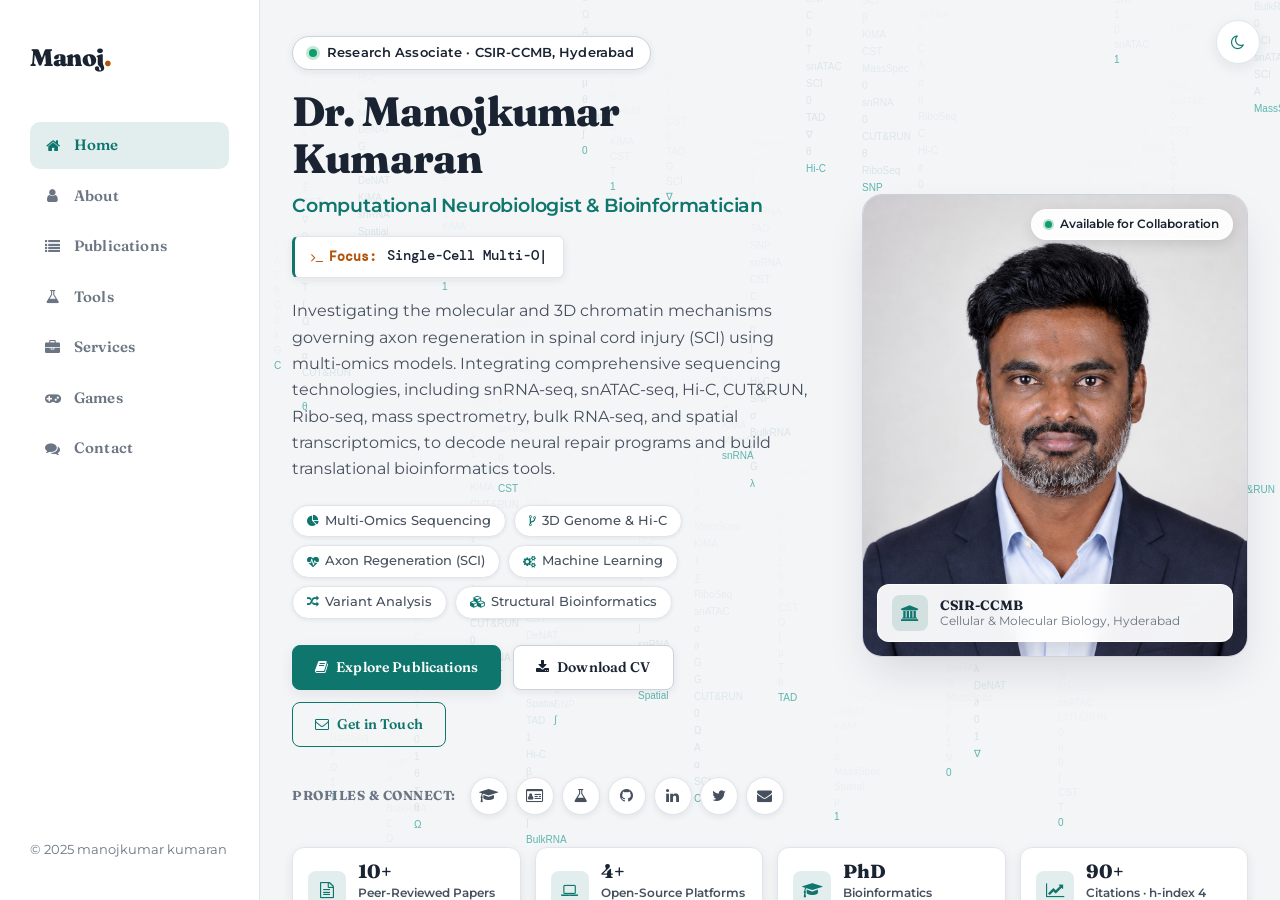
==== index.html @ 81de9cfd "Redesign homepage with matrix theme" ====
<!DOCTYPE html>
<html lang="en">

<head>
  <title>Manojkumar</title>
  <meta charset="utf-8">
  <meta name="viewport" content="width=device-width, initial-scale=1">
  <!-- Template css Files -->
  <link rel="stylesheet" href="css/style.css" type="text/css">
</head>

<body class="light">

  <!-- Mobile Nav Toggler -->
  <button type="button" class="nav-toggler" id="navToggler" aria-label="Toggle menu" aria-controls="sidebar" aria-expanded="false">
    <span></span>
  </button>

  <!-- Sidebar -->
  <aside class="sidebar" id="sidebar">
    <div class="sidebar-inner">
      <a href="#home" class="sidebar-logo" data-nav="home">Manoj<span>.</span></a>

      <nav class="sidebar-links" id="sidebarLinks">
        <a href="#home" class="active" data-nav="home"><i class="fa fa-home"></i> Home</a>
        <a href="#about" data-nav="about"><i class="fa fa-user"></i> About</a>
        <a href="#publications" data-nav="publications"><i class="fa fa-list"></i> Publications</a>
        <a href="#tools" data-nav="tools"><i class="fa fa-flask"></i> Tools</a>
        <a href="#service" data-nav="service"><i class="fa fa-briefcase"></i> Services</a>
        <a href="#games" data-nav="games"><i class="fa fa-gamepad"></i> Games</a>
        <a href="#contact" data-nav="contact"><i class="fa fa-comments"></i> Contact</a>
      </nav>

      <div class="copyright-text">
        &copy; 2025 manojkumar kumaran
      </div>
    </div>
  </aside>
  <!-- Sidebar End -->

  <!-- Theme Toggle -->
  <div class="theme-switcher">
    <button type="button" class="theme-toggle-btn" title="Toggle dark mode" aria-label="Toggle dark mode">
      <i class="fa fa-moon-o"></i>
      <i class="fa fa-sun-o"></i>
    </button>
  </div>
  <!-- Theme Toggle End -->

  <main>

    <!-- Home / Hero Section -->
    <section class="home section active" id="home">
      <!-- Neural Matrix Background Canvas (Computational Neuroscience & Digital Rain) -->
      <canvas id="neuralMatrixCanvas" class="neural-matrix-canvas" aria-hidden="true"></canvas>

      <div class="hero-wrapper">
        <div class="hero-grid">
          
          <!-- Left Column: Professional Profile & Details -->
          <div class="hero-copy">
            <div class="hero-badge">
              <span class="badge-dot"></span>
              <span class="badge-text">Research Associate &middot; CSIR&#8209;CCMB, Hyderabad</span>
            </div>

            <h1 class="hero-name">Dr. Manojkumar Kumaran</h1>
            <p class="hero-role">Computational Neurobiologist &amp; Bioinformatician</p>

            <div class="hero-focus-box">
              <span class="focus-label"><i class="fa fa-terminal"></i> Focus:</span>
              <span class="hero-typed"><span class="iTyped"></span></span>
            </div>

            <p class="hero-summary">
              Investigating the molecular and 3D chromatin mechanisms governing axon regeneration in spinal cord injury (SCI) using multi-omics models.
              Integrating comprehensive sequencing technologies, including snRNA-seq, snATAC-seq, Hi-C, CUT&amp;RUN, Ribo-seq, mass spectrometry, bulk RNA-seq, and spatial transcriptomics, to decode neural repair programs and build translational bioinformatics tools.
            </p>

            <div class="hero-chips">
              <span class="hero-chip"><i class="fa fa-pie-chart"></i> Multi-Omics Sequencing</span>
              <span class="hero-chip"><i class="fa fa-code-fork"></i> 3D Genome &amp; Hi-C</span>
              <span class="hero-chip"><i class="fa fa-heartbeat"></i> Axon Regeneration (SCI)</span>
              <span class="hero-chip"><i class="fa fa-cogs"></i> Machine Learning</span>
              <span class="hero-chip"><i class="fa fa-random"></i> Variant Analysis</span>
              <span class="hero-chip"><i class="fa fa-cubes"></i> Structural Bioinformatics</span>
            </div>

            <div class="hero-actions">
              <a href="#publications" class="btn btn-primary" data-nav="publications">
                <i class="fa fa-book"></i> Explore Publications
              </a>
              <a href="Manoj_CV.pdf" target="_blank" class="btn btn-secondary">
                <i class="fa fa-download"></i> Download CV
              </a>
              <a href="#contact" class="btn btn-outline" data-nav="contact">
                <i class="fa fa-envelope-o"></i> Get in Touch
              </a>
            </div>

            <div class="hero-social-strip">
              <span class="social-strip-label">Profiles &amp; Connect:</span>
              <div class="social-links">
                <a href="https://scholar.google.com/citations?user=lNn8_CAAAAAJ&hl=en&authuser=1" target="_blank" rel="noopener noreferrer" title="Google Scholar" aria-label="Google Scholar"><i class="fa fa-graduation-cap"></i></a>
                <a href="https://orcid.org/0000-0003-0255-6144" target="_blank" rel="noopener noreferrer" title="ORCID Profile" aria-label="ORCID"><i class="fa fa-id-card-o"></i></a>
                <a href="https://www.researchgate.net/profile/Manoj-Kumar-103?ev=hdr_xprf" target="_blank" rel="noopener noreferrer" title="ResearchGate" aria-label="ResearchGate"><i class="fa fa-flask"></i></a>
                <a href="https://github.com/mano2991" target="_blank" rel="noopener noreferrer" title="GitHub Repositories" aria-label="GitHub"><i class="fa fa-github"></i></a>
                <a href="https://www.linkedin.com/in/manojkumar-kumaran-57991543/" target="_blank" rel="noopener noreferrer" title="LinkedIn" aria-label="LinkedIn"><i class="fa fa-linkedin"></i></a>
                <a href="https://x.com/manoj290991" target="_blank" rel="noopener noreferrer" title="Twitter / X" aria-label="Twitter"><i class="fa fa-twitter"></i></a>
                <a href="mailto:manojkumarbioinfo@gmail.com" title="Direct Email" aria-label="Email"><i class="fa fa-envelope"></i></a>
              </div>
            </div>
          </div>

          <!-- Right Column: Visual Portrait with Modern Framing -->
          <div class="hero-visual">
            <div class="hero-photo-card">
              <div class="hero-photo-frame">
                <img src="images/manoj_profile.jpg" alt="Dr. Manojkumar Kumaran" class="hero-photo">
                
                <div class="hero-floating-pill top-pill">
                  <span class="pulse-indicator"></span>
                  <span>Available for Collaboration</span>
                </div>

                <div class="hero-floating-card bottom-card">
                  <div class="card-icon"><i class="fa fa-university"></i></div>
                  <div class="card-text">
                    <strong>CSIR-CCMB</strong>
                    <span>Cellular &amp; Molecular Biology, Hyderabad</span>
                  </div>
                </div>
              </div>
            </div>
          </div>

        </div>

        <!-- Academic & Research Impact Metrics Bar -->
        <div class="hero-stats-row">
          <div class="hero-stat-card">
            <div class="stat-icon"><i class="fa fa-file-text-o"></i></div>
            <div class="stat-data">
              <span class="stat-number">10+</span>
              <span class="stat-title">Peer-Reviewed Papers</span>
              <span class="stat-sub">Nature, BMC, J. Neuroscience</span>
            </div>
          </div>
          <div class="hero-stat-card">
            <div class="stat-icon"><i class="fa fa-laptop"></i></div>
            <div class="stat-data">
              <span class="stat-number">4+</span>
              <span class="stat-title">Open-Source Platforms</span>
              <span class="stat-sub">KiMA, DeNAT, HiCViz, eyeVarP</span>
            </div>
          </div>
          <div class="hero-stat-card">
            <div class="stat-icon"><i class="fa fa-graduation-cap"></i></div>
            <div class="stat-data">
              <span class="stat-number">PhD</span>
              <span class="stat-title">Bioinformatics</span>
              <span class="stat-sub">Aravind Medical Research Foundation</span>
            </div>
          </div>
          <div class="hero-stat-card">
            <div class="stat-icon"><i class="fa fa-line-chart"></i></div>
            <div class="stat-data">
              <span class="stat-number">90+</span>
              <span class="stat-title">Citations &middot; h-index 4</span>
              <span class="stat-sub">Research Score 69.5 &middot; 3.8k+ Reads</span>
            </div>
          </div>
        </div>

      </div>
    </section>
    <!-- Home Section End -->

    <!-- About Section -->
    <section class="about section" id="about">
      <div class="container-wide">
        <div class="section-title">
          <h2>About Me</h2>
        </div>

        <div class="about-split">
          <div class="about-lede">
            <h3>Hi! I'm Manojkumar Kumaran<br><span>&mdash; Bioinformatician</span></h3>
            <blockquote class="pull-quote">
              &ldquo;I thrive on solving complex biological problems using computational tools and data&#8209;driven insights.&rdquo;
            </blockquote>
          </div>
          <div class="about-text">
            <p>
              I am a Computational Neurobiologist and Software Developer passionate about understanding the molecular and circuit mechanisms underlying neurological disorders and regeneration.
              I specialize in single-cell multi-omics, Hi-C, ChIP-seq, and ATAC-seq analysis, integrating computational and experimental approaches to study axon regeneration, neurodegeneration, and brain plasticity.
              My research focuses on how genomic architecture, transcription factors, and chromatin accessibility shape neuronal function in health and disease.
              Beyond research, I have extensive experience in software development, building automated bioinformatics pipelines, and applying machine learning for large-scale genomic analysis.
              I thrive on solving complex biological problems using computational tools and data-driven insights.
              In my free time, I enjoy wildlife photography, gaming, and cooking.
            </p>
          </div>
        </div>

        <div class="personal-info">
          <div class="info-item">
            <p>Birthday <span>29 September 1991</span></p>
          </div>
          <div class="info-item">
            <p>Age <span id="age-value">33</span></p>
          </div>
          <div class="info-item">
            <p>Email <span>manojkumarbioinfo@gmail.com</span></p>
          </div>
          <div class="info-item">
            <p>Degree <span>PhD</span></p>
          </div>
          <div class="info-item">
            <p>Phone <span>+91 7708556754</span></p>
          </div>
          <div class="info-item">
            <p>City <span>Madurai</span></p>
          </div>
          <div class="info-item">
            <p>Freelance <span>Available</span></p>
          </div>
          <div class="info-item">
            <p>Nationality <span>Indian</span></p>
          </div>
          <div class="info-item">
            <p>Languages <span>English, Tamil</span></p>
          </div>
          <div class="info-item">
            <p>Current Role <span>Research Associate</span></p>
          </div>
          <div class="info-item">
            <p>Research Interests <span>Multi-Omics, AI in Neuroscience</span></p>
          </div>
          <div class="info-item">
            <p>Hobbies <span>Wildlife Photography, Gaming, Cooking</span></p>
          </div>
        </div>

        <div class="buttons">
          <a href="Manoj_CV.pdf" target="_blank" class="btn">Download Cv</a>
        </div>

        <div class="skills">
          <h3 class="title">Skills</h3>
          <div class="skills-grid">
            <div class="skill-item">
              <h5>Shell, Python, R, Docker</h5>
              <div class="progress">
                <div class="progress-in" style="width: 86%;"></div>
                <div class="skill-porcent">86%</div>
              </div>
            </div>
            <div class="skill-item">
              <h5>Clinical WES/WGS Sequecning analysis</h5>
              <div class="progress">
                <div class="progress-in" style="width: 90%;"></div>
                <div class="skill-porcent">90%</div>
              </div>
            </div>
            <div class="skill-item">
              <h5>Single Cell Genomics sequecning analysis</h5>
              <div class="progress">
                <div class="progress-in" style="width: 80%;"></div>
                <div class="skill-porcent">80%</div>
              </div>
            </div>
            <div class="skill-item">
              <h5>Bulk ATAC, Chip, Cut&amp;Run, HiC analysis</h5>
              <div class="progress">
                <div class="progress-in" style="width: 75%;"></div>
                <div class="skill-porcent">75%</div>
              </div>
            </div>
            <div class="skill-item">
              <h5>Structural bioinformatics</h5>
              <div class="progress">
                <div class="progress-in" style="width: 85%;"></div>
                <div class="skill-porcent">85%</div>
              </div>
            </div>
            <div class="skill-item">
              <h5>Machine Learning, Animal Behavior</h5>
              <div class="progress">
                <div class="progress-in" style="width: 75%;"></div>
                <div class="skill-porcent">75%</div>
              </div>
            </div>
            <div class="skill-item">
              <h5>Java, Html, Bootstrap</h5>
              <div class="progress">
                <div class="progress-in" style="width: 60%;"></div>
                <div class="skill-porcent">60%</div>
              </div>
            </div>
            <div class="skill-item">
              <h5>Server and Network Manager</h5>
              <div class="progress">
                <div class="progress-in" style="width: 80%;"></div>
                <div class="skill-porcent">80%</div>
              </div>
            </div>
          </div>
        </div>

        <div class="timeline-split">
          <div class="education">
            <h3 class="title">Education</h3>
            <div class="timeline shadow-dark">
              <div class="timeline-item">
                <div class="circle-dot"></div>
                <h6 class="timeline-date"><i class="fa fa-calendar"></i> 2015 - 2021</h6>
                <h4 class="timeline-title">PhD In bioinformatics, at Arvind Medical Research Foundation</h4>
                <p class="timeline-text">
                  I developed an eye disease-specific variant prioritization tool, <b>eyeVarP</b>, which utilizes a random forest algorithm to analyze pathogenic variants associated with eye diseases and other disorders.
                  Additionally, I created the <b>VarP</b> tool, a generalized pipeline designed to filter missense and insertion-deletion variants and predict their pathogenicity from exome or genome sequencing data.
                </p>
              </div>
              <div class="timeline-item">
                <div class="circle-dot"></div>
                <h6 class="timeline-date"><i class="fa fa-calendar"></i> 2009 - 2015</h6>
                <h4 class="timeline-title">Master of Technology (M.Tech) in Bioinformatics</h4>
                <p class="timeline-text">
                  I pursued a <b>six-year integrated M.Tech program in Bioinformatics</b> at Bharathidasan University, gaining expertise in computational biology, genomics, proteomics, and data-driven research methodologies.
                  Throughout my academic journey, I developed a strong foundation in biological data analysis, machine learning applications in genomics, structural bioinformatics, and molecular modeling.
                  I actively worked on research projects related to genome sequencing, variant analysis, and computational drug discovery, equipping myself with both wet-lab and computational skills essential for bioinformatics research.
                </p>
              </div>
            </div>
          </div>
          <div class="experience">
            <h3 class="title">Experience</h3>
            <div class="timeline shadow-dark">
              <div class="timeline-item">
                <div class="circle-dot"></div>
                <h6 class="timeline-date"><i class="fa fa-calendar"></i> 2022 - Present</h6>
                <h4 class="timeline-title">Research Associate, CSIR-CCMB</h4>
                <p class="timeline-text">
                  Developed an automated pipeline for analyzing single-cell RNA-seq, single-cell ATAC-seq, CUT&amp;RUN, Hi-C, and bulk ATAC-seq data.
                  Built a machine learning model for mouse behavioral analysis.
                  Maintained the lab website and the GitHub repository.
                </p>
              </div>
              <div class="timeline-item">
                <div class="circle-dot"></div>
                <h6 class="timeline-date"><i class="fa fa-calendar"></i> 2021 - 2022</h6>
                <h4 class="timeline-title">Data Scientist, INDX Technologies</h4>
                <p class="timeline-text">
                  Developed an automated tool for analyzing Whole Exome Sequencing (WES) data from cancer patient datasets.
                  Created an automated annotation tool to classify genetic variants based on available drug information.
                </p>
              </div>
              <div class="timeline-item">
                <div class="circle-dot"></div>
                <h6 class="timeline-date"><i class="fa fa-calendar"></i> 2015 - 2021</h6>
                <h4 class="timeline-title">Junior Research Fellow, Aravind Medical Research Foundation</h4>
                <p class="timeline-text">
                  Developed and benchmarked analytical tools and pipelines for Next-Generation Sequencing (NGS) data.
                  Applied biostatistics and bioinformatics algorithms to integrate multi-level biological data with functional genomics for hypothesis generation, variant identification, and variant prioritization.
                  Collaborated across multiple disciplines and contributed to various research projects.
                  Maintained the lab website and the GitHub repository.
                </p>
              </div>
            </div>
          </div>
        </div>
      </div>
    </section>
    <!-- About Section End -->

    <!-- publication Section -->
    <section class="publication section" id="publications">
      <div class="container-wide">
        <div class="section-title">
          <h2>Publications</h2>
          <p class="pub-stats">Total Citations: 91 | H-index: 4 | Research Score: 69.5 | Reads: 3840</p>
        </div>

        <div class="publication-list">
          <!-- Paper - 2026 -->

          <div class="publication-card">
            <span class="pub-year">2026</span>
            <div class="pub-body">
              <h4><a href="https://www.biorxiv.org/content/10.64898/2026.08.05.742960v1" target="_blank">
                  KiMA: Kinematic Motion Analysis for Spinal Cord Injury Research
              </a></h4>
              <span class="preprint-badge">Preprint &middot; Not Peer-Reviewed</span>
              <p><strong>Manojkumar Kumaran</strong> et al. <i>biorxiv</i> (2026)</p>
              <details>
                  <summary>Show Abstract</summary>
                  <p>Accurate quantification of locomotor recovery is essential for evaluating therapeutic outcomes in spinal cord injury (SCI) models. Manual scoring systems remain observer-dependent, and commercial gait-analysis platforms are costly and proprietary. Markerless pose-estimation tools such as DeepLabCut generate accurate body-part coordinates, but converting these coordinates into biologically meaningful locomotor parameters typically requires custom programming and multiple external tools. We developed KiMA (Kinematic Motion Analysis), an open-source, browser-based suite for integrated analysis of rodent gait and hindlimb kinematics. KiMA accepts DeepLabCut coordinate files and performs automated coordinate parsing, stick-figure reconstruction, frame-by-frame movement inspection, and single- and multi-sample analysis, with dedicated workflows for ladder and rung analysis, footfall detection, and CatWalk gait analysis. The platform quantifies joint angles (metatarsophalangeal, ankle, knee, hip, and pelvic), stride length, stride width, cadence, stance and swing durations, paw-contact events, swing clearance, and locomotor symmetry, and supports cohort-level comparisons, correlation analysis, principal component analysis, and export of processed datasets and publication-quality figures. Because KiMA runs entirely within a standard web browser, it requires no software installation or local programming environment, supporting cross-platform accessibility and data privacy. By unifying gait quantification, visualization, and multivariate analysis in a single interface, KiMA lowers the computational barrier to markerless locomotor analysis and helps researchers detect subtle functional recovery after SCI.</p>
              </details>
              <p class="data-link"><a href="https://kimasuite.in/" target="_blank" class="data-link-btn"><i class="fa fa-rocket"></i> Try Kima Suite</a></p>
            </div>
          </div>

          <div class="publication-card">
            <span class="pub-year">2026</span>
            <div class="pub-body">
              <h4><a href="https://www.biorxiv.org/content/10.64898/2026.07.24.740479v1" target="_blank">
                  Combinatorial Control of Corticospinal Axon Growth by Retinoic Acid Receptors
              </a></h4>
              <span class="preprint-badge">Preprint &middot; Not Peer-Reviewed</span>
              <p>Yogesh Sahu, <strong>Manojkumar Kumaran</strong> et al. <i>biorxiv</i> (2026)</p>
              <details>
                  <summary>Show Abstract</summary>
                  <p>Regeneration of central nervous system (CNS) axons depends on Transcription Factors (TFs) that reactivate developmental growth programs, yet most such factors remain unknown. By intersecting developmental chromatin binding with pro-growth gene networks, we identified two retinoic acid receptor transcription factors, RARA and RARG, whose occupancy at growth-associated genes is progressively lost as neurons mature. Restoring both factors together increased neurite outgrowth beyond either alone in two independent systems, the Neuro-2a cell line and primary cortical neurons. In vivo, the same combination drove cross-midline sprouting after pyramidotomy and long-tract regeneration after thoracic spinal cord crush, with concordant recovery of hindlimb gait and grip strength. Interestingly, neither receptor alone was sufficient, hinting at combinatorial regulation. Single-nucleus transcriptomics delineated that only the combination reactivated relevant cytoskeletal and gene-expression programs, while genome-wide binding maps showed that RARA and RARG partition the regulatory landscape, with RARG dominating promoters and RARA occupying distal enhancers, so that neither receptor reconstitutes the developmental growth state alone. Intriguingly, this cooperative requirement was specific to the CNS: in peripheral sensory neurons, RARG alone was sufficient and RARA was dispensable. These data identify RARA and RARG as novel cooperative regulators of regenerative axon growth in mammalian CNS and PNS neurons and potential targets for therapeutic intervention.</p>
              </details>
            </div>
          </div>

          <div class="publication-card">
            <span class="pub-year">2026</span>
            <div class="pub-body">
              <h4><a href="https://link.springer.com/article/10.1007/s11262-026-02235-w" target="_blank">
                  Genomic analysis identifies unreported adaptive mutations in monkeypox virus immune evasion genes.
              </a></h4>
              <span class="journal-badge">Virus Genes</span>
              <p>John ASS, <strong>Manojkumar Kumaran</strong> et al. <i>Virus Genes</i> (2026)</p>
              <details>
                  <summary>Show Abstract</summary>
                  <p>Transcription factors are potent levers for neural repair, but systematic pipelines to uncover factors that unlock adult corticospinal regeneration are lacking. By intersecting developmental RNA-seq with ATAC-seq footprints, we pinpointed two nuclear-receptor transcription factors—NR2F1 and NR2F6, neither previously linked to CNS axon growth—as top candidates. Forced expression of either factor doubled neurite length in culture, and each proved highly effective in vivo: after unilateral pyramidotomy they drove robust midline sprouting, while after complete thoracic crush they supported long-tract CST regeneration that restored hip lift, partial swing trajectories and grip strength. Multi-omics dissection revealed complementary mechanisms: NR2F1 re-engaged chromatin-remodelling and cytoskeletal networks, whereas NR2F6, via a conserved corepressor domain, imposed a broad translational down-shift, bound predominantly to distal enhancers and re-packaged chromatin into new topologically associating domains that cluster growth genes with freshly activated regulatory hubs. These discoveries establish NR2F1 and NR2F6 as novel pro-regenerative TFs, demonstrate their potency across lesion types, and expose repression-driven translational control and enhancer–TAD reconfiguration as previously unrecognised axes of CNS repair.</p>
              </details>
            </div>
          </div>

          <div class="publication-card">
            <span class="pub-year">2025</span>
            <div class="pub-body">
              <h4><a href="https://www.biorxiv.org/content/10.64898/2026.03.12.711224v1" target="_blank">
                  Rewiring of the three-dimensional genome encodes regenerative potential in the adult central nervous system.
              </a></h4>
              <span class="preprint-badge">Preprint &middot; Not Peer-Reviewed</span>
              <p>Menon AS, <strong>Manojkumar Kumaran</strong> et al. <i>biorxiv</i> (2025)</p>
              <details>
                  <summary>Show Abstract</summary>
                  <p>The failure of adult central nervous system neurons to regenerate after injury has been attributed to transcriptional and epigenetic barriers, but whether three-dimensional genome organization constitutes an independent regulatory layer encoding regenerative potential remains unknown. Here we present the first genome-wide map of chromatin compartments, topologically associating domains, and loops across postnatal development, adult homeostasis, and spinal cord injury in the mouse motor cortex. Postnatal maturation progressively consolidates a growth-restrictive three-dimensional architecture, and spinal cord injury alone partially reverses this consolidation, re-engaging neonatal gene programs through reorganized but functionally recapitulative architecture despite minimal transcriptional activation. This reversion is directed rather than stochastic, preferentially targeting pro-growth gene networks, and reveals a latent three-dimensional memory of developmental growth states in the adult cortical genome. Strikingly, NR2F6, a transcription factor that promotes corticospinal axon regeneration, extends this reversion beyond the neonatal state toward an earlier embryonic chromatin configuration, a depth of developmental plasticity that injury alone cannot reach. These findings establish three-dimensional genome topology as a regulatory layer encoding regenerative potential in adult cortical neurons, demonstrating that successful CNS regeneration requires accessing embryonic rather than merely neonatal chromatin states, and reframing regenerative failure as a topological problem with new therapeutic targets.</p>
              </details>
              <p class="data-link"><a href="https://hicviz.netlify.app/" target="_blank" class="data-link-btn"><i class="fa fa-bar-chart"></i> Explore the Hi-C Data (hicviz)</a></p>
            </div>
          </div>

          <div class="publication-card">
            <span class="pub-year">2025</span>
            <div class="pub-body">
              <h4><a href="https://www.biorxiv.org/content/10.64898/2025.12.22.695949v1" target="_blank">
                  PATZ1 remodels the nucleosome landscape to promote chromatin accessibility in injured neurons.
              </a></h4>
              <span class="preprint-badge">Preprint &middot; Not Peer-Reviewed</span>
              <p>Krishna N, Menon AS, <strong>Manojkumar Kumaran</strong> et al. <i>biorxiv</i> (2025)</p>
              <details>
                  <summary>Show Abstract</summary>
                  <p>Adult central nervous system neurons fail to regenerate after injury, in part due to epigenetic constraints that maintain a growth-restrictive chromatin state. We previously showed that the transcription factor PATZ1 reprograms chromatin accessibility in injured corticospinal neurons to promote axon regeneration, but the underlying mechanism remained unclear. Here we use nucleosome-resolution profiling to reveal that PATZ1 induces widespread nucleosome eviction at regeneration-associated gene loci. PATZ1 treatment dramatically reduces both nucleosome occupancy and fuzziness, indicating active chromatin remodeling rather than passive destabilization. This remodeling occurs preferentially at distal regulatory elements, where PATZ1 drives a greater than 3-fold expansion of H3K27ac-marked active enhancers. Nucleosome eviction at these sites precedes enhancer activation, establishing a mechanistic link between chromatin remodeling and transcriptional reprogramming. Our findings demonstrate that targeted nucleosome eviction at enhancers underlies PATZ1-mediated chromatin reorganization, providing mechanistic insight into how epigenetic barriers to CNS regeneration can be overcome.</p>
              </details>
              <p class="data-link"><a href="https://patz1.netlify.app/" target="_blank" class="data-link-btn"><i class="fa fa-bar-chart"></i> Explore the snATAC/snRNA Data (patz1)</a></p>
            </div>
          </div>

          <div class="publication-card">
            <span class="pub-year">2025</span>
            <div class="pub-body">
              <h4><a href="https://www.biorxiv.org/content/10.1101/2025.06.19.660319v1" target="_blank">
                  Nuclear receptor transcription factors promote axon regeneration in the adult corticospinal tract.
              </a></h4>
              <span class="preprint-badge">Preprint &middot; Not Peer-Reviewed</span>
              <p>Sahu Y, <strong>Manojkumar Kumaran</strong> et al. <i>biorxiv</i> (2025)</p>
              <details>
                  <summary>Show Abstract</summary>
                  <p>Transcription factors are potent levers for neural repair, but systematic pipelines to uncover factors that unlock adult corticospinal regeneration are lacking. By intersecting developmental RNA-seq with ATAC-seq footprints, we pinpointed two nuclear-receptor transcription factors—NR2F1 and NR2F6, neither previously linked to CNS axon growth—as top candidates. Forced expression of either factor doubled neurite length in culture, and each proved highly effective in vivo: after unilateral pyramidotomy they drove robust midline sprouting, while after complete thoracic crush they supported long-tract CST regeneration that restored hip lift, partial swing trajectories and grip strength. Multi-omics dissection revealed complementary mechanisms: NR2F1 re-engaged chromatin-remodelling and cytoskeletal networks, whereas NR2F6, via a conserved corepressor domain, imposed a broad translational down-shift, bound predominantly to distal enhancers and re-packaged chromatin into new topologically associating domains that cluster growth genes with freshly activated regulatory hubs. These discoveries establish NR2F1 and NR2F6 as novel pro-regenerative TFs, demonstrate their potency across lesion types, and expose repression-driven translational control and enhancer–TAD reconfiguration as previously unrecognised axes of CNS repair.</p>
              </details>
              <p class="data-link"><a href="https://nrtf.netlify.app/" target="_blank" class="data-link-btn"><i class="fa fa-bar-chart"></i> Explore the snRNA Data (nrtf)</a></p>
            </div>
          </div>

          <div class="publication-card">
            <span class="pub-year">2025</span>
            <div class="pub-body">
              <h4><a href="https://www.biorxiv.org/content/10.1101/2025.11.05.686894v3" target="_blank">
                  A tribenzamide small molecule with retinoic acid-like activity promotes axon growth and motor recovery after spinal cord injury
              </a></h4>
              <span class="preprint-badge">Preprint &middot; Not Peer-Reviewed</span>
              <p>Sanyal K, <strong>Manojkumar Kumaran</strong> et al. <i>biorxiv</i> (2025)</p>
              <details>
                  <summary>Show Abstract</summary>
                  <p>Injury to the adult central nervous system triggers minimal axonal regeneration, partly due to the limited activation of intrinsic growth programs. Retinoic acid (RA) signaling has been shown to promote modest regenerative responses, but its clinical utility is restricted by poor biochemical stability and short-lived receptor engagement. Here, we report small molecule based synthetic RA mimic, DM04, that stabilizes RA-like signaling and enhances regenerative outcomes. DM04 promoted neurite outgrowth in primary neurons, upregulated canonical RA-responsive genes, and supported neural induction from human iPSCs. In a murine spinal injury model, DM04 treatment improved motor recovery. Transcriptomic analysis revealed shared target gene activation between RA and DM04, along with unique enrichment of extracellular matrix remodeling pathways. These findings establish DM04 as a chemically stable modulator of RA signaling with dual efficacy in injury and developmental contexts, highlighting its promise as a candidate for regenerative therapeutics.</p>
              </details>
            </div>
          </div>

          <div class="publication-card">
            <span class="pub-year">2025</span>
            <div class="pub-body">
              <h4><a href="https://www.biorxiv.org/content/10.1101/2025.09.18.676567v1" target="_blank">
                  Deep Neurite Analysis Tool (DeNAT): A machine-learning framework for precise automated neurite outgrowth measurement.
              </a></h4>
              <span class="preprint-badge">Preprint &middot; Not Peer-Reviewed</span>
              <p><strong>Manojkumar Kumaran</strong>, Athul Narayan PS et al. <i>biorxiv</i> (2025)</p>
              <details>
                  <summary>Show Abstract</summary>
                  <p>Accurate quantification of neurite sprouting after injury is a critical step in axon regeneration research. Yet it remains a major bottleneck, as the current gold standard relies on manual counting by multiple blinded observers. This process is slow, labor-intensive, and prone to variability. While some software can measure total neurite length, they aren’t made to specifically measure new growth in complicated images from real-life injury models, like the thoracic crush and pyramidotomy model. Existing software can measure total neurite length in culture, but it is not designed to capture new growth in complex images from injury models, such as thoracic crush or pyramidotomy. Crucially, these tools lack the ability to selectively analyze growth within user-defined regions, a key requirement for injury paradigms. To address this need, we developed the Deep Neurite Analysis Tool (DeNAT), an accessible deep-learning–based platform that automatically measures neurite outgrowth after injury. DeNAT allows users to define regions of interest to specifically quantify sprouting in images from common spinal cord injury paradigms. We benchmarked its performance against manual scoring and conventional automated approaches. DeNAT achieved 87 percent accuracy in detecting neurite sprouts relative to manual counts, while reducing variability and labor. By combining user-guided region selection with automated deep learning analysis, DeNAT offers an accurate, reproducible, and efficient solution for measuring neurite outgrowth in injury models.</p>
              </details>
              <p class="data-link"><a href="https://neuriteanalysis.netlify.app/" target="_blank" class="data-link-btn"><i class="fa fa-rocket"></i> Try the DeNAT Tool</a></p>
            </div>
          </div>

          <div class="publication-card">
            <span class="pub-year">2025</span>
            <div class="pub-body">
              <h4><a href="https://www.biorxiv.org/content/10.1101/2025.05.14.654166v1" target="_blank">
                  PATZ1 Reinstates a Growth-Permissive Chromatin Landscape in Adult Corticospinal Neurons After Injury
              </a></h4>
              <span class="preprint-badge">Preprint &middot; Not Peer-Reviewed</span>
              <p>Anisha S Menon, <strong>Manojkumar Kumaran</strong> et al. <i>biorxiv</i> (2025)</p>
              <details>
                  <summary>Show Abstract</summary>
                  <p>Our research reveals how nerve cell growth genes become restricted during development through two distinct waves of chromatin closure. We found that injuries closer to the brain trigger broader chromatin hanges than distant injuries. Importantly, introducing the PATZ1 transcription factor after injury successfully reopened chromatin and reactivated developmental growth pathways. This work defines the timing of  hromatin restriction in CNS neurons and demonstrates it can be reversed to potentially support regeneration.</p>
              </details>
              <p class="data-link"><a href="https://patz1.netlify.app/" target="_blank" class="data-link-btn"><i class="fa fa-bar-chart"></i> Explore the snATAC/snRNA Data (patz1)</a></p>
            </div>
          </div>

          <!-- Paper 1 - 2025 -->
          <div class="publication-card">
            <span class="pub-year">2025</span>
            <div class="pub-body">
              <h4><a href="https://www.jneurosci.org/content/early/2025/01/01/JNEUROSCI.1508-24.2024" target="_blank">
                  Single-nuclei sequencing reveals a robust corticospinal response to nearby axotomy but overall insensitivity to spinal injury
              </a></h4>
              <span class="journal-badge">Journal of Neuroscience</span>
              <p><strong>Manojkumar Kumaran</strong> et al. <i>Journal of Neuroscience</i> (2025)</p>
              <details>
                  <summary>Show Abstract</summary>
                  <p>The ability of neurons to sense and respond to damage is crucial for maintaining homeostasis and facilitating nervous system repair. For some cell types, notably dorsal root ganglia and retinal ganglion cells, extensive profiling has uncovered a significant transcriptional response to axon injury, which influences survival and regenerative outcomes. In contrast, the injury responses of most supraspinal cell types, which display limited regeneration after spinal damage, remain mostly unknown. In this study, we used single-nuclei sequencing in adult male and female mice to profile the transcriptional responses of diverse supraspinal cell types to spinal injury. Surprisingly, thoracic spinal injury induced only modest changes in gene expression across all populations, including corticospinal tract (CST) neurons. Additionally, CST neurons exhibited minimal response to cervical injury but showed a much stronger reaction to intracortical axotomy, with upregulation of numerous regeneration and apoptosis-related transcripts shared with injured DRG and RGC neurons. Thus, the muted response of CST neurons to spinal injury is linked to the injury's distal location, rather than intrinsic cellular characteristics. More broadly, these findings indicate that a central challenge for enhancing regeneration after a spinal injury is the limited detection of distant injuries and the subsequent modest baseline neuronal response.</p>
              </details>
            </div>
          </div>

          <!-- Paper 2 - 2024 -->
          <div class="publication-card">
            <span class="pub-year">2024</span>
            <div class="pub-body">
              <h4><a href="https://www.nature.com/articles/s10038-024-01267-0" target="_blank">
                  Investigating druggable kinases for targeted therapy in cancer
              </a></h4>
              <span class="journal-badge">Journal of Human Genetics</span>
              <p>Kumar Jeyaprakash, <strong>Manojkumar Kumaran</strong> et al. <i>Journal of Human Genetics</i> (2024)</p>
              <details>
                  <summary>Show Abstract</summary>
                  <p>Retinoblastoma (RB) is a childhood retinal neoplasm and commonly treated with cytotoxic chemotherapeutic agents. However, these therapeutic approaches often lead to diverse adverse effects. A precise molecular therapy will alleviate these side effects and offer better treatment outcomes. Over the years, kinases have become potential drug targets in cancer therapy. Hence, we aimed to investigate genetic alterations of putative kinase drug targets in RB. Targeted exome sequencing was performed on 35 RB tumors with paired blood samples using a gene panel consisting of 29 FDA-approved kinase genes. Single nucleotide variants were analyzed for pathogenicity using an in-house pipeline and copy number variations (CNVs) were detected by a depth of coverage and CNVPanelizer. The correlation between genetic changes and clinicopathological features was assessed using GraphPad Prism. Three somatic mutations, two in ERBB4 and one in EGFR were identified. Two of these mutations (ERBB4 c.C3836A & EGFR c.A1196T) were not reported earlier. CNV analysis revealed recurrent gains of ALK, MAP2K2, SRC, STK11, and FGFR3 as well as frequent losses of ATM, PI3KCA and ERBB4. Notably, nonresponsive tumors had a higher incidence of amplifications in clinically actionable genes such as ALK. Moreover, ALK gain and ATM loss were strongly correlated with optic nerve head invasion. In conclusion, our study revealed genetic alterations of druggable kinases in RB, providing preliminary insights for the exploration of kinase-targeted therapy in RB.</p>
              </details>
            </div>
          </div>

          <!-- Paper 3 - 2024 -->
          <div class="publication-card">
            <span class="pub-year">2024</span>
            <div class="pub-body">
              <h4><a href="https://aacrjournals.org/cancerres/article/83/2_Supplement_2/PR007/712515/Abstract-PR007-Comprehensive-ctDNA-profiling" target="_blank">
                  Comprehensive ctDNA profiling reveals potential resistance mechanisms
              </a></h4>
              <span class="journal-badge">Cancer Research</span>
              <p>Shafi, Gowhar , <strong>Manojkumar Kumaran</strong> et al. <i>Cancer Research</i> (2024)</p>
              <details>
                  <summary>Show Abstract</summary>
                  <p>Background: Genomic profiling has revolutionized precision oncology impacting the diagnosis, prognosis, and therapy decisions. Considering high spatiotemporal diversity and heterogenicity of breast tumor-cell genomes, small-gene panels often fail to capture rare but important genomic alterations. Conversely, comprehensive ctDNA sequencing approaches enable the identification of under characterized 'long tailed driver' genomic alterations and capture Intra and inter metastatic heterogeneity. Here, we demonstrate the clinical utility of comprehensive genome profiling with higher sensitivity to predict the possibility of metastasis in early-stage breast cancer patients. Methods: We retrospectively analyzed ctDNA and genomic DNA (gDNA) from FFPE samples as well as circulating tumor cells (CTC) in 10 treatment-naive hormone positive and HER2 negative, primary-stage breast cancer patients [GS1] using the OncoIndx comprehensive 600 gene panel. The panel captures all important cancer-relevant genomic alterations including Tumor Mutation Burden (TMB), Micro Satellite Instability (MSI), homologous recombination deficiency (HRD) prediction, and cfDNA tumor fraction (TF). CTCs were enumerated from 1.5 ml of blood using the OncoDiscover platform approved by the Drug Controller General of India having anti-EpCAM antibody-mediated immunomagnetic nanoparticles. CTCs were confirmed for cytokeratin 18+ and DAPI + markers and the absence of CD45. Results: Comprehensive genomic profile obtained from ctDNA and gDNA from FFPE of early-stage breast cancer patients predominantly exhibited the presence of alterations in PIK3CA and ESR1 signaling pathways. PIK3CAmutations were present in 77% and 44% of baseline ctDNA and gDNA samples, while ESR1 mutations were present in 44% and 22% of baseline ctDNA and gDNA, respectively. In addition, we observed about 70% additional driver mutations in ctDNA samples suggesting shedding of ctDNA together with CTC (80% positive), a likely positive biomarker of metastasis. About 50% of the patients showed higher TMB and HRD. Notably, TF representing ctDNA varied between 13% to 27% in blood samples with a corresponding ploidy range of 2.9 to 4.7. Surprisingly, ~50% of the patient population matched the mutation profile of clinically confirmed metastatic patients. All the patients harboring potential metastatic driver alterations showed the presence of CTCs in peripheral blood. Conclusions: Comprehensive ctDNA genomic profiling showed potential metastasis driving alterations suggesting the role of ctDNA-based liquid biopsy to predict metastasis in early breast cancer patients. We observed enhanced TF at the time of diagnosis, possibly due to the presence of distant metastasis, high disease burden, and aggressive tumor biology. Our results suggest that ctDNA dynamics at the time of disease presentation can predict early metastasis, and may demonstrate the divergent response of tumor heterogeneity to treatment in early-stage breast cancer.</p>
              </details>
            </div>
          </div>

          <!-- Paper 4 - 2023 -->
          <div class="publication-card">
            <span class="pub-year">2023</span>
            <div class="pub-body">
              <h4><a href="https://www.sciencedirect.com/science/article/pii/S1098360023008754" target="_blank">
                  eyeVarP: a computational framework for the identification of pathogenic variants specific to eye disease
              </a></h4>
              <span class="journal-badge">Genetics in Medicine</span>
              <p><strong>Manojkumar Kumaran</strong> et al. <i>Genetics in Medicine</i> (2023)</p>
              <details>
                  <summary>Show Abstract</summary>
                  <p>Purpose: Disease-specific pathogenic variant prediction tools that differentiate pathogenic variants from benign have been improved through disease specificity recently. However, they have not been evaluated on disease-specific pathogenic variants compared with other diseases, which would help to prioritize disease-specific variants from several genes or novel genes. Thus, we hypothesize that features of pathogenic variants alone would provide a better model. Methods: We developed an eye disease–specific variant prioritization tool (eyeVarP), which applied the random forest algorithm to the data set of pathogenic variants of eye diseases and other diseases. We also developed the VarP tool and generalized pipeline to filter missense and insertion-deletion variants and predict their pathogenicity from exome or genome sequencing data, thus we provide a complete computational procedure. Results:eyeVarP outperformed pan disease–specific tools in identifying eye disease–specific pathogenic variants under the top 10. VarP outperformed 12 pathogenicity prediction tools with an accuracy of 95% in correctly identifying the pathogenicity of missense and insertion-deletion variants. The complete pipeline would help to develop disease-specific tools for other genetic disorders. Conclusion:eyeVarP performs better in identifying eye disease–specific pathogenic variants using pathogenic variant features and gene features. Implementing such complete computational procedure would significantly improve the clinical variant interpretation for specific diseases.</p>
              </details>
            </div>
          </div>

          <!-- Paper 5 - 2021 -->
          <div class="publication-card">
            <span class="pub-year">2021</span>
            <div class="pub-body">
              <h4><a href="https://pubmed.ncbi.nlm.nih.gov/34751623/" target="_blank">
                  Clinical reassessments and whole-exome sequencing
              </a></h4>
              <span class="journal-badge">Ophthalmic Genetics</span>
              <p><strong>Manojkumar Kumaran</strong> et al. <i>Ophthalmic Genetics</i> (2021)</p>
              <details>
                  <summary>Show Abstract</summary>
                  <p>Background: The diagnosis of retinal dystrophies can be challenging due to the spectrum of protean phenotypic manifestations. This study employed trio-whole-exome sequencing (trio-WES) to unveil the genetic cause of an inherited retinal disorder in a south Indian family. Materials and methods: Proband's initial ophthalmic examinations was performed in the year 2016. WES was performed on a proband-parent trio to identify causative mutation followed by Sanger validation, segregation analysis, sequence and structure-based computational analysis to assess its pathogenicity. Based on the genetic findings, detailed clinical reassessments were performed in year 2020 for the proband and available family members. Results: WES revealed a novel homozygous BEST1 mutation c.G310A (p.D104N) in the proband and heterozygous for the parents, indicating autosomal recessive inheritance. Segregation analysis showed heterozygous mutation in maternal grandfather and normal genotype for younger brother and maternal grandmother. Moreover, the structure-based analysis revealed the mutation p.D104N in the cytoplasmic domain, causing structural hindrance by altering hydrogen bonds and destabilizing the BEST1 protein structure. Proband's clinical assessments were consistent with autosomal recessive bestrophinopathy (ARB) phenotype. Additionally, characteristic absent light rise and decreased light peak-to-dark trough ratio (LP:DT) was observed bilaterally in EOG. Conclusions: Our study demonstrates the utility of WES and clinical re-evaluations in establishing the precise diagnosis of autosomal recessive bestrophinopathy associated with a novel mutation, thus expanding the BEST1-related mutation spectrum.</p>
              </details>
            </div>
          </div>

          <!-- Paper 6 - 2021 -->
          <div class="publication-card">
            <span class="pub-year">2021</span>
            <div class="pub-body">
              <h4><a href="https://www.taylorfrancis.com/chapters/edit/10.1201/9781003005926-7/bioinformatics-whole-exome-studies-manojkumar-kumaran-bharanidharan-devarajan" target="_blank">
                  Bioinformatics for Whole Exome Studies
              </a></h4>
              <span class="journal-badge">Bioinformatics and Human Genomics Research</span>
              <p><strong>Manojkumar Kumaran</strong> et al. <i>Bioinformatics and Human Genomics Research</i> (2021)</p>
              <details>
                  <summary>Show Abstract</summary>
                  <p>Recent advances in next-generation sequencing (NGS) methods have greatly promoted the NGS-based genome/exome studies in discovering genetic variants for human diseases. Whole-genome sequencing (WGS) remains prohibitively expensive and requires concurrent development of bioinformatics approaches. Whole exome sequencing (WES), focusing on only the protein-coding sequence of the human genome, is now a widely used cost-effective approach that could identify disease-causing variants. Here, we provide the performance assessment of various aligners and variant calling tools using simulated and standard human exome datasets and highlight their combinations that improve the detection of single nucleotide variants (SNVs) and InDels. Further, we provide general recommendations for bioinformatic analysis for WES methods, focusing on variant filtering and prioritization for clinical use.</p>
              </details>
            </div>
          </div>

          <!-- Paper 7 - 2021 -->
          <div class="publication-card">
            <span class="pub-year">2021</span>
            <div class="pub-body">
              <h4><a href="https://pubmed.ncbi.nlm.nih.gov/34427245/" target="_blank">
                  Whole-exome sequencing identifies multiple pathogenic variants
              </a></h4>
              <span class="journal-badge">Indian Journal of Ophthalmology</span>
              <p><strong>Manojkumar Kumaran</strong> et al. <i>Indian Journal of Ophthalmology</i> (2021)</p>
              <details>
                  <summary>Show Abstract</summary>
                  <p>Purpose: To identify the pathogenic variants associated with primary open-angle glaucoma (POAG) using whole-exome sequencing (WES) data of a large South Indian family. Methods: We recruited a large five-generation South Indian family (n = 84) with a positive family history of POAG (n = 19). All study participants had a comprehensive ocular evaluation. We performed WES for 16 samples (nine POAG and seven unaffected controls) since Sanger sequencing of the POAG candidate genes (MYOC, OPTN, and TBK1) showed no genetic variation. We used an in-house pipeline for prioritizing the pathogenic variants based on their segregation among the POAG individual. Results: We identified one novel and five low-frequency pathogenic variants with consistent co-segregation in all affected individuals. The variant c.G3719A in RPGR-interacting domain of RPGRIP1 that segregated heterozygously with the six POAG cases is distinct from variants causing photoreceptor dystrophies, reported affecting the RPGR protein complex signaling in primary cilia. The cilia in trabecular meshwork (TM) cells has been reported to mediate the intraocular pressure (IOP) sensation. Furthermore, we identified a novel c.A1295G variant in Rho guanine nucleotide exchange factors Gene 40 (ARHGEF40) and a likely pathogenic variant in the RPGR gene, suggesting that they may alter the RhoA activity essential for IOP regulation. Conclusion: Our study supports that low-frequency pathogenic variants in multiple genes and pathways probably affect Primary Open Angle Glaucoma's pathogenesis in the large South Indian family. Furthermore, it requires larger case-controls to perform family-based association tests and to strengthen our analysis.</p>
              </details>
            </div>
          </div>

          <!-- Paper 8 - 2020 -->
          <div class="publication-card">
            <span class="pub-year">2020</span>
            <div class="pub-body">
              <h4><a href="https://pubmed.ncbi.nlm.nih.gov/31934596/" target="_blank">
                  Genetic characterization of Stargardt clinical cases
              </a></h4>
              <span class="journal-badge">Eye and Vision</span>
              <p>Raj, Rajendran Kadarkarai, <strong>Manojkumar Kumaran</strong> et al. <i>Eye and Vision</i> (2020)</p>
              <details>
                  <summary>Show Abstract</summary>
                  <p>
                    Background: Stargardt disease 1 (STGD1; MIM 248200) is a monogenic form of autosomal recessive genetic disease caused by mutation in ABCA4. This gene has a major role in hydrolyzing N-retinylidene-phosphatidylethanolamine to all-trans-retinal and phosphatidylethanolamine. The purpose of this study is to identify the frequency of putative disease-causing mutations associated with Stargardt disease in a South Indian population.
                  </p> <p>
                    Methods: A total of 28 clinically diagnosed Stargardt-like phenotype patients were recruited from south India. Ophthalmic examination of all patients was carefully carried out by a retina specialist based on the stages of fundus imaging and ERG grouping. Genetic analysis of ABCA4 was performed for all patients using Sanger sequencing and clinical exome sequencing.
                  </p> <p>
                    Results: This study identified disease-causing mutations in ABCA4 in 75% (21/28) of patients, 7% (2/28) exhibited benign variants and 18% (5/28) were negative for the disease-causing mutation.
                  </p> <p>
                    Conclusion: This is the first study describing the genetic association of ABCA4 disease-causing mutation in South Indian Stargardt 1 patients (STGD1). Our findings highlighted the presence of two novel missense mutations and an (in/del, single base pair deletion & splice variant) in ABCA4. However, genetic heterogeneity in ABCA4 mutants requires a larger sample size to establish a true correlation with clinical phenotype.
                  </p>
              </details>
            </div>
          </div>

          <!-- Paper 9 - 2019 -->
          <div class="publication-card">
            <span class="pub-year">2019</span>
            <div class="pub-body">
              <h4><a href="https://pubmed.ncbi.nlm.nih.gov/31208315/" target="_blank">
                  Performance assessment of variant calling pipeline using human whole exome sequencing and simulated data
              </a></h4>
              <span class="journal-badge">BMC Bioinformatics</span>
              <p><strong>Manojkumar Kumaran</strong> et al. <i>BMC Bioinformatics</i> (2019)</p>
              <details>
                  <summary>Show Abstract</summary>
                  <p>
                    Background: Whole exome sequencing (WES) is a cost-effective method that identifies clinical variants but it demands accurate variant caller tools. Currently available tools have variable accuracy in predicting specific clinical variants. But it may be possible to find the best combination of aligner-variant caller tools for detecting accurate single nucleotide variants (SNVs) and small insertion and deletion (InDels) separately. Moreover, many important aspects of InDel detection are overlooked while comparing the performance of tools, particularly its base pair length.
                  </p> <p>
                    Results: We assessed the performance of variant calling pipelines using the combinations of four variant callers and five aligners on human NA12878 and simulated exome data. We used high confidence variant calls from Genome in a Bottle (GiaB) consortium for validation, and GRCh37 and GRCh38 as the human reference genome. Based on the performance metrics, both BWA and Novoalign aligners performed better with DeepVariant and SAMtools callers for detecting SNVs, and with DeepVariant and GATK for InDels. Furthermore, we obtained similar results on human NA24385 and NA24631 exome data from GiaB.
                  </p> <p>
                    Conclusion: In this study, DeepVariant with BWA and Novoalign performed best for detecting accurate SNVs and InDels. The accuracy of variant calling was improved by merging the top performing pipelines. The results of our study provide useful recommendations for analysis of WES data in clinical genomics.
                  </p>
              </details>
            </div>
          </div>
        </div>

        <div class="pub-pagination" id="pubPagination"></div>
      </div>
    </section>
    <!-- publication Section End -->

    <!-- Tools Section -->
    <section class="tools section" id="tools">
      <div class="container-wide">
        <div class="section-title">
          <h2>Tools &amp; Software</h2>
          <p>Free, browser-based tools I've built for the axon regeneration and neuroscience research community — no installation required.</p>
        </div>

        <div class="tool-grid">
          <div class="tool-card">
            <h4>Kima Suite</h4>
            <p class="tool-tagline">Gait analysis for spinal cord injury research</p>
            <p>A free, browser-based gait analysis suite built for researchers studying locomotor recovery after spinal cord injury. Kima takes pose-estimation data from DeepLabCut and turns it into publication-ready kinematic plots, gait parameters, and statistical summaries — all without installing any software.</p>
            <div class="tool-links">
              <a href="https://kimasuite.in/" target="_blank" class="data-link-btn"><i class="fa fa-external-link"></i> Launch Kima Suite</a>
              <a href="https://www.biorxiv.org/content/10.64898/2026.08.05.742960v1" target="_blank" class="data-link-btn secondary"><i class="fa fa-file-text-o"></i> Read the Preprint</a>
            </div>
          </div>
          <div class="tool-card">
            <h4>DeNAT — Deep Neurite Analysis Tool</h4>
            <p class="tool-tagline">Automated neurite outgrowth quantification</p>
            <p>A machine-learning framework that automatically measures neurite outgrowth after CNS injury, letting users define regions of interest for injury paradigms like thoracic crush and pyramidotomy. DeNAT reaches 87% accuracy against manual scoring while cutting out observer variability and labor.</p>
            <div class="tool-links">
              <a href="https://neuriteanalysis.netlify.app/" target="_blank" class="data-link-btn"><i class="fa fa-external-link"></i> Launch DeNAT</a>
              <a href="https://www.biorxiv.org/content/10.1101/2025.09.18.676567v1" target="_blank" class="data-link-btn secondary"><i class="fa fa-file-text-o"></i> Read the Preprint</a>
            </div>
          </div>
        </div>

        <div class="tools-subtitle">
          <h3>Interactive Data Portals</h3>
          <p>Companion webpages where you can explore the results behind specific papers directly — built alongside the analysis, not general-purpose software.</p>
        </div>

        <div class="portal-grid">
          <div class="portal-card">
            <h4>HiCViz</h4>
            <p>Explore the chromatin compartments, TADs, and loop maps behind our study of 3D genome rewiring and regenerative potential in the adult CNS.</p>
            <div class="tool-links">
              <a href="https://hicviz.netlify.app/" target="_blank" class="data-link-btn"><i class="fa fa-external-link"></i> Open Portal</a>
              <a href="https://www.biorxiv.org/content/10.64898/2026.03.12.711224v1" target="_blank" class="data-link-btn secondary"><i class="fa fa-file-text-o"></i> Paper</a>
            </div>
          </div>
          <div class="portal-card">
            <h4>PATZ1 Explorer</h4>
            <p>Browse the snATAC-seq and snRNA-seq data comparing PATZ1-treated versus injured corticospinal neurons.</p>
            <div class="tool-links">
              <a href="https://patz1.netlify.app/" target="_blank" class="data-link-btn"><i class="fa fa-external-link"></i> Open Portal</a>
              <a href="https://www.biorxiv.org/content/10.1101/2025.05.14.654166v1" target="_blank" class="data-link-btn secondary"><i class="fa fa-file-text-o"></i> Paper</a>
            </div>
          </div>
          <div class="portal-card">
            <h4>NRTF Explorer</h4>
            <p>Browse the snRNA-seq data behind the NR2F1/NR2F6 nuclear receptor transcription factor study in axon regeneration.</p>
            <div class="tool-links">
              <a href="https://nrtf.netlify.app/" target="_blank" class="data-link-btn"><i class="fa fa-external-link"></i> Open Portal</a>
              <a href="https://www.biorxiv.org/content/10.1101/2025.06.19.660319v1" target="_blank" class="data-link-btn secondary"><i class="fa fa-file-text-o"></i> Paper</a>
            </div>
          </div>
        </div>
      </div>
    </section>
    <!-- Tools Section End -->

    <!-- Portfolio Section -->
    <section class="portfolio section" id="service">
      <div class="container-wide">
        <div class="section-title">
          <h2>Services</h2>
        </div>

        <div class="portfolio-filter">
          <button type="button" class="active" data-filter="all">All</button>
          <button type="button" data-filter="web-design">Web Design</button>
          <button type="button" data-filter="photography">Photography</button>
        </div>

        <div class="portfolio-grid">
          <!-- Portfolio Item 1 -->
          <div class="portfolio-item" data-category="web-design">
            <div class="portfolio-item-inner shadow-dark">
              <a href="https://bdu-biodiversity.blogspot.com/p/blog-page_5459.html" target="_blank">
                <div class="portfolio-img">
                  <img src="images/portfolio/1.jpg" alt="Biodiversity Blog">
                </div>
                <div class="portfolio-info">
                  <h4>I have created the Bharathidasan University Biodiversity Blog to document and showcase the rich biodiversity of our campus This platform aims to connect nature enthusiasts, researchers, and students in sharing photographs, species identification, and conservation efforts.</h4>
                  <div class="icon">
                    <i class="fa fa-external-link"></i>
                  </div>
                </div>
              </a>
            </div>
          </div>
          <!-- Portfolio Item End -->

          <!-- Portfolio Item 2 -->
          <div class="portfolio-item" data-category="web-design">
            <div class="portfolio-item-inner shadow-dark">
              <a href="https://venkateshlab.science/" target="_blank">
                <div class="portfolio-img">
                  <img src="images/portfolio/2.jpg" alt="Venkatesh Lab">
                </div>
                <div class="portfolio-info">
                  <h4>Venkatesh Lab is dedicated to advancing research in Neuroscience. Our work focuses on understanding the axon growth regulated during development and regeneration in mammals, fostering collaboration among scientists and students. As the website admin, I ensure regular updates, making it a hub for research insights and discoveries.</h4>
                  <div class="icon">
                    <i class="fa fa-external-link"></i>
                  </div>
                </div>
              </a>
            </div>
          </div>
          <!-- Portfolio Item End -->
        </div>
      </div>
    </section>
    <!-- Portfolio Section End -->

    <!-- Games Section -->
    <section class="games section" id="games">
      <div class="container-wide">
        <div class="section-title">
          <h2>Reflex &amp; Brain Games</h2>
          <p>Put your reflexes, precision, and cognitive speed to the test with 5 interactive mini-challenges.</p>
        </div>

        <div class="game-wrapper">
          <div class="game-card shadow-dark">
            <div class="test-tabs" role="tablist" aria-label="Choose a game mode">
              <button class="tab active" type="button" data-mode="classic" role="tab" aria-selected="true"><span class="tab-num">01</span> <span class="tab-text">Classic</span></button>
              <button class="tab" type="button" data-mode="f1" role="tab" aria-selected="false"><span class="tab-num">02</span> <span class="tab-text">F1 Start</span></button>
              <button class="tab" type="button" data-mode="timing" role="tab" aria-selected="false"><span class="tab-num">03</span> <span class="tab-text">Time Stop</span></button>
              <button class="tab" type="button" data-mode="mind" role="tab" aria-selected="false"><span class="tab-num">04</span> <span class="tab-text">Odd / Even</span></button>
              <button class="tab" type="button" data-mode="memory" role="tab" aria-selected="false"><span class="tab-num">05</span> <span class="tab-text">Memory</span></button>
            </div>

            <div class="card-topline">
              <span id="state-label" class="state-label">READY WHEN YOU ARE</span>
              <div class="topline-controls">
                <span class="key-hint"><kbd>SPACE</kbd> or <i class="fa fa-mouse-pointer"></i> Click</span>
                <button type="button" class="reset-stats-btn" id="reset-stats" title="Reset stats for current game" aria-label="Reset stats for current game"><i class="fa fa-refresh"></i></button>
              </div>
            </div>

            <div id="test-area" class="test-area idle" role="button" tabindex="0" aria-label="Press Space or click to start the reaction test">
              <span class="signal-dot" aria-hidden="true"></span>
              <span class="f1-lights" aria-hidden="true"><i></i><i></i><i></i><i></i><i></i></span>
              <div class="memory-board" aria-label="Memory sequence colors">
                <button type="button" class="memory-pad" data-memory="1" aria-label="Pad 1 (Red)">1</button>
                <button type="button" class="memory-pad" data-memory="2" aria-label="Pad 2 (Amber)">2</button>
                <button type="button" class="memory-pad" data-memory="3" aria-label="Pad 3 (Green)">3</button>
                <button type="button" class="memory-pad" data-memory="4" aria-label="Pad 4 (Blue)">4</button>
              </div>
              <span id="prompt" class="prompt">Press <strong>Space</strong> or Click to start</span>
              <span id="sub-prompt" class="sub-prompt">Keep your eyes on the screen.</span>

              <!-- Mind / Odd-Even On-Screen Controls -->
              <div class="mind-controls" id="mind-controls" aria-label="Odd or Even buttons">
                <button type="button" class="mind-btn" data-choice="odd">Odd <kbd>O</kbd></button>
                <button type="button" class="mind-btn" data-choice="even">Even <kbd>E</kbd></button>
              </div>
            </div>

            <div class="stats">
              <div class="stat">
                <span class="stat-label">LATEST</span>
                <strong id="latest">—</strong>
              </div>
              <div class="stat">
                <span class="stat-label">PERSONAL BEST</span>
                <strong id="best">—</strong>
              </div>
              <div class="stat">
                <span class="stat-label">ATTEMPTS</span>
                <strong id="attempts">0</strong>
              </div>
            </div>
          </div>

          <div class="game-footer">
            <p id="tip" class="tip"><i class="fa fa-lightbulb-o"></i> <span>Tip: wait for the panel to turn green, then hit Space or click as quickly as you can.</span></p>
          </div>
        </div>
      </div>
    </section>
    <!-- Games Section End -->

    <!-- Contact Section -->
    <section class="contact section" id="contact">
      <div class="container-wide">
        <div class="section-title">
          <h2>Contact Me</h2>
        </div>

        <div class="contact-info-grid">
          <div class="contact-info-item">
            <div class="icon">
              <i class="fa fa-phone"></i>
              <h4>Call Me On</h4>
              <p>+91 7708556754</p>
            </div>
          </div>
          <div class="contact-info-item">
            <div class="icon">
              <i class="fa fa-map-marker"></i>
              <h4>Office</h4>
              <p>Centre for Cellular & Molecular Biology,
                Habsiguda, Uppal,
                Hyderabad - 500 007</p>
            </div>
          </div>
          <div class="contact-info-item">
            <div class="icon">
              <i class="fa fa-envelope"></i>
              <h4>Email</h4>
              <p>manojkumarbioinfo@gmail.com</p>
            </div>
          </div>
        </div>

        <!-- Contact Form -->
        <form id="contactForm" action="https://formspree.io/f/mqeravqb" method="POST" class="contact-form">
          <div class="form-row form-row-three">
            <div class="form-item">
              <div class="form-group">
                <input type="text" name="name" class="form-control" placeholder="Name*" required>
              </div>
            </div>
            <div class="form-item">
              <div class="form-group">
                <input type="email" name="email" class="form-control" placeholder="Email*" required>
              </div>
            </div>
            <div class="form-item">
              <div class="form-group">
                <input type="text" name="subject" class="form-control" placeholder="Subject*" required>
              </div>
            </div>
          </div>
          <div class="form-row">
            <div class="form-item form-item-full">
              <div class="form-group">
                <textarea class="form-control" name="message" placeholder="Your Message..." required></textarea>
              </div>
            </div>
          </div>
          <div class="form-row">
            <div class="form-item form-item-full">
              <button type="submit" class="btn">Send Message</button>
              <p id="form-status"></p>
            </div>
          </div>
        </form>
        <!-- Contact Form End -->
      </div>
    </section>
    <!-- Contact Section End -->

  </main>

  <!-- Plugins -->
  <script src="js/ityped.min.js"></script>
  <!-- Template js -->
  <script src="js/script.js"></script>
  <!-- Theme Toggle Js -->
  <script src="js/styleSwitcher.js"></script>
  <!-- Reflex & Brain Games Js -->
  <script src="js/games.js"></script>
  <!-- Neural Matrix Computational Neuroscience Background -->
  <script src="js/neuralMatrix.js"></script>
</body>

</html>
---- css/style.css ----
/*Font Awesome Free Icon*/
@import url("https://stackpath.bootstrapcdn.com/font-awesome/4.7.0/css/font-awesome.min.css");
/*Google fonts*/
@import url('https://fonts.googleapis.com/css2?family=Fraunces:ital,opsz,wght@0,9..144,400;0,9..144,600;0,9..144,700;0,9..144,900;1,9..144,500&display=swap');
@import url('https://fonts.googleapis.com/css?family=Rubik:500,700,900&display=swap');
@import url('https://fonts.googleapis.com/css?family=Montserrat:400,500,600,700&display=swap');
@import url('https://fonts.googleapis.com/css2?family=DM+Mono:wght@400;500&display=swap');

/* ==========================================================================
   Design Tokens
   A single source of truth for color, so light/dark mode themes the whole
   page consistently instead of only isolated components.
   ========================================================================== */

:root {
    /* Brand */
    --primary-color: #0f766e;       /* muted teal — links, accents, icons */
    --primary-color-dark: #0b5a54;  /* pressed/darker teal for contrast text-on-teal cases */
    --primary-color-light: #14b8a6; /* lighter teal for glows/highlights on dark bg */
    --accent-color: #b45309;        /* restrained amber — secondary accent */
    --hover-color: #b45309;         /* kept for back-compat with existing rules; = accent */

    /* Neutrals / surfaces */
    --bg-color: #f4f5f7;            /* page background */
    --surface-color: #ffffff;       /* cards, aside, panels */
    --surface-alt-color: #eef1f4;   /* subtle secondary surface (progress track, etc.) */
    --border-color: #e1e5eb;
    --border-color-strong: #cbd2db;

    /* Text */
    --heading-color: #1a2332;       /* near-charcoal-navy for headings */
    --text-color: #46505e;          /* body text */
    --text-muted-color: #6b7583;
    --text-on-primary: #ffffff;

    /* Effects */
    --shadow-color: rgba(15, 23, 42, 0.08);
    --shadow-color-strong: rgba(15, 23, 42, 0.14);
    --card-background: var(--surface-color);
    --background-color: var(--bg-color);

    /* Fixed base (never flips) */
    --success-color: #0f9d69;
    --error-color: #dc3b3b;

    /* Type scale */
    --font-heading: 'Fraunces', 'Rubik', serif;
    --font-body: 'Montserrat', sans-serif;
    --font-mono: 'DM Mono', SFMono-Regular, Menlo, Monaco, Consolas, monospace;
}

/* Dark Mode - Applied when <body class="dark"> */
.dark {
    --primary-color: #2dd4bf;
    --primary-color-dark: #14b8a6;
    --primary-color-light: #5eead4;
    --accent-color: #f59e0b;
    --hover-color: #f59e0b;

    --bg-color: #10151d;
    --surface-color: #1a212c;
    --surface-alt-color: #222a37;
    --border-color: #2c3542;
    --border-color-strong: #3a4453;

    --heading-color: #f2f4f7;
    --text-color: #c7cdd6;
    --text-muted-color: #949fac;
    --text-on-primary: #0b1118;

    --shadow-color: rgba(0, 0, 0, 0.35);
    --shadow-color-strong: rgba(0, 0, 0, 0.5);
}

/* ==========================================================================
   Base / Reset
   ========================================================================== */

html {
    scroll-behavior: smooth;
    scroll-padding-top: 84px;
}

body {
    margin: 0;
    line-height: 1.5;
    font-size: 16px;
    font-family: var(--font-body);
    font-weight: 400;
    background-color: var(--bg-color);
    color: var(--text-color);
    transition: background-color 0.3s ease, color 0.3s ease;
}

* {
    margin: 0;
    padding: 0;
    outline: none;
    text-decoration: none;
    box-sizing: border-box;
}

::before,
::after {
    box-sizing: border-box;
}

input,
textarea,
select {
    font-family: 'Montserrat', sans-serif;
}

img {
    max-width: 100%;
}

.container-wide {
    max-width: 1240px;
    width: 100%;
    margin: 0 auto;
    padding: 0 32px;
}

.shadow-dark {
    box-shadow: 0 8px 24px var(--shadow-color);
}

.btn {
    font-size: 15px;
    font-family: var(--font-heading);
    font-weight: 700;
    letter-spacing: 0.01em;
    padding: 13px 36px;
    color: var(--text-on-primary);
    background-color: var(--primary-color);
    border-radius: 4px;
    transition: all 0.25s ease;
    display: inline-block;
    white-space: nowrap;
    border: none;
    cursor: pointer;
    box-shadow: 0 4px 14px var(--shadow-color);
}

.btn:hover {
    transform: translateY(-2px);
    background-color: var(--primary-color-dark);
    box-shadow: 0 8px 20px var(--shadow-color-strong);
}

.btn-primary {
    background-color: var(--primary-color);
    color: var(--text-on-primary);
    border: 1px solid var(--primary-color);
}

.btn-primary:hover {
    background-color: var(--primary-color-dark);
    border-color: var(--primary-color-dark);
    color: var(--text-on-primary);
}

.btn-secondary {
    background-color: var(--surface-color);
    color: var(--heading-color);
    border: 1px solid var(--border-color-strong);
    box-shadow: 0 2px 8px var(--shadow-color);
}

.btn-secondary:hover {
    background-color: var(--surface-alt-color);
    border-color: var(--primary-color);
    color: var(--primary-color);
    transform: translateY(-2px);
    box-shadow: 0 6px 16px var(--shadow-color-strong);
}

.btn-outline {
    background-color: transparent;
    color: var(--primary-color);
    border: 1.5px solid var(--primary-color);
    box-shadow: none;
}

.btn-outline:hover {
    background-color: var(--primary-color);
    color: var(--text-on-primary);
    transform: translateY(-2px);
    box-shadow: 0 6px 16px var(--shadow-color-strong);
}

.hidden {
    display: none !important;
}

/* ==========================================================================
   Section rhythm — full-screen panels, one active at a time
   ========================================================================== */

main {
    position: relative;
    height: 100vh;
    overflow: hidden;
}

.section {
    background-color: var(--bg-color);
    padding: 110px 0 90px;
    position: fixed;
    top: 0;
    left: 260px;
    right: 0;
    bottom: 0;
    z-index: 0;
    overflow-x: hidden;
    overflow-y: auto;
    opacity: 1;
    -webkit-overflow-scrolling: touch;
}

.section.active {
    z-index: 2;
    animation: slideSection 0.6s ease;
}

.section.back-section {
    z-index: 1;
}

@keyframes slideSection {
    0% {
        transform: translateX(100%);
    }
    100% {
        transform: translateX(0%);
    }
}

.home.section.active {
    animation: fadeInSection 0.4s ease;
}

@keyframes fadeInSection {
    0% {
        opacity: 0;
    }
    100% {
        opacity: 1;
    }
}

.section-title {
    max-width: 780px;
    margin: 0 0 56px;
}

.section-title h2 {
    font-size: clamp(34px, 4.5vw, 52px);
    letter-spacing: -0.02em;
    line-height: 1.05;
    color: var(--heading-color);
    font-family: var(--font-heading);
    font-weight: 700;
    margin: 0;
}

.section-title > p {
    margin-top: 18px;
    font-size: 16px;
    line-height: 1.6;
    color: var(--text-muted-color);
    max-width: 640px;
}

/* ==========================================================================
   Sidebar Navigation
   ========================================================================== */

.sidebar {
    position: fixed;
    top: 0;
    left: 0;
    bottom: 0;
    width: 260px;
    z-index: 50;
    background-color: var(--surface-color);
    border-right: 1px solid var(--border-color);
    transition: background-color 0.3s ease, border-color 0.3s ease, transform 0.3s ease;
}

.sidebar-inner {
    height: 100%;
    display: flex;
    flex-direction: column;
    padding: 40px 30px;
}

.sidebar .copyright-text {
    margin-top: auto;
    padding-top: 24px;
    font-size: 12.5px;
    color: var(--text-muted-color);
    line-height: 1.5;
}

.sidebar-logo {
    font-family: var(--font-heading);
    font-size: 24px;
    font-weight: 900;
    color: var(--heading-color);
    letter-spacing: -0.02em;
    flex-shrink: 0;
    margin-bottom: 46px;
}

.sidebar-logo span {
    color: var(--accent-color);
}

.sidebar-links {
    display: flex;
    flex-direction: column;
    gap: 4px;
}

.sidebar-links a {
    position: relative;
    font-family: var(--font-heading);
    font-size: 15px;
    font-weight: 600;
    letter-spacing: 0.01em;
    color: var(--text-muted-color);
    padding: 12px 14px;
    border-radius: 10px;
    transition: color 0.2s ease, background-color 0.2s ease;
    display: flex;
    align-items: center;
    gap: 12px;
}

.sidebar-links a i {
    width: 18px;
    text-align: center;
    font-size: 15px;
}

.sidebar-links a:hover {
    color: var(--heading-color);
    background-color: var(--surface-alt-color);
}

.sidebar-links a.active {
    color: var(--primary-color);
    background-color: color-mix(in srgb, var(--primary-color) 12%, transparent);
}

.theme-switcher {
    position: fixed;
    top: 20px;
    right: 20px;
    z-index: 55;
}

.theme-toggle-btn {
    height: 44px;
    width: 44px;
    border-radius: 50%;
    border: 1px solid var(--border-color);
    background-color: var(--surface-color);
    color: var(--heading-color);
    box-shadow: 0 4px 14px var(--shadow-color);
    cursor: pointer;
    display: flex;
    align-items: center;
    justify-content: center;
    transition: transform 0.25s ease, box-shadow 0.25s ease, background-color 0.3s ease, border-color 0.3s ease;
}

.theme-toggle-btn:hover {
    transform: translateY(-2px);
    box-shadow: 0 8px 20px var(--shadow-color-strong);
}

.theme-toggle-btn .fa {
    font-size: 16px;
    color: var(--primary-color);
}

.theme-toggle-btn .fa-sun-o {
    display: none;
}

body.dark .theme-toggle-btn .fa-moon-o {
    display: none;
}

body.dark .theme-toggle-btn .fa-sun-o {
    display: inline-block;
}

/* Mobile hamburger */
.nav-toggler {
    display: none;
    height: 38px;
    width: 38px;
    border: 1px solid var(--border-color);
    border-radius: 50%;
    background-color: var(--surface-color);
    cursor: pointer;
    align-items: center;
    justify-content: center;
    position: fixed;
    top: 18px;
    left: 16px;
    z-index: 60;
}

.nav-toggler span,
.nav-toggler span::before,
.nav-toggler span::after {
    height: 2px;
    width: 16px;
    background-color: var(--heading-color);
    display: block;
    position: absolute;
    transition: all 0.25s ease;
}

.nav-toggler span::before {
    content: '';
    top: -6px;
}

.nav-toggler span::after {
    content: '';
    top: 6px;
}

.nav-toggler.open span {
    background-color: transparent;
}

.nav-toggler.open span::before {
    transform: rotate(45deg);
    top: 0;
}

.nav-toggler.open span::after {
    transform: rotate(-45deg);
    top: 0;
}

/* ==========================================================================
   Home / Hero — professional academic layout with Neural Matrix backdrop
   ========================================================================== */

.neural-matrix-canvas {
    position: absolute;
    top: 0;
    left: 0;
    width: 100%;
    height: 100%;
    pointer-events: none;
    z-index: 0;
    display: block;
}

.home.section {
    padding: 0;
    display: flex;
    flex-direction: column;
    min-height: 100%;
}

.hero-wrapper {
    position: relative;
    z-index: 1;
    max-width: 1240px;
    width: 100%;
    margin: auto;
    padding: 36px 32px 48px;
}

.hero-grid {
    display: grid;
    grid-template-columns: 1.15fr 0.85fr;
    gap: 48px;
    align-items: center;
    margin-bottom: 32px;
}

.hero-copy {
    display: flex;
    flex-direction: column;
    align-items: flex-start;
}

/* Institutional Affiliation Badge */
.hero-badge {
    display: inline-flex;
    align-items: center;
    gap: 10px;
    background-color: var(--surface-color);
    border: 1px solid var(--border-color-strong);
    padding: 6px 16px;
    border-radius: 9999px;
    font-size: 13px;
    font-weight: 600;
    color: var(--heading-color);
    box-shadow: 0 2px 8px var(--shadow-color);
    margin-bottom: 18px;
    letter-spacing: 0.01em;
}

.badge-dot {
    width: 8px;
    height: 8px;
    border-radius: 50%;
    background-color: var(--success-color);
    box-shadow: 0 0 0 3px color-mix(in srgb, var(--success-color) 25%, transparent);
    animation: pulseDot 2s infinite ease-in-out;
}

@keyframes pulseDot {
    0%, 100% {
        transform: scale(1);
        opacity: 1;
    }
    50% {
        transform: scale(1.3);
        opacity: 0.7;
    }
}

.hero-name {
    font-family: var(--font-heading);
    font-weight: 800;
    font-size: clamp(28px, 3.2vw, 44px);
    line-height: 1.15;
    letter-spacing: -0.02em;
    color: var(--heading-color);
    margin: 0 0 10px;
}

.hero-role {
    font-family: var(--font-body);
    font-size: 19px;
    font-weight: 600;
    color: var(--primary-color);
    margin-bottom: 16px;
    letter-spacing: -0.01em;
}

/* Console-style dynamic focus pill */
.hero-focus-box {
    display: inline-flex;
    align-items: center;
    gap: 10px;
    background-color: var(--surface-color);
    border-left: 3.5px solid var(--primary-color);
    border-top: 1px solid var(--border-color);
    border-right: 1px solid var(--border-color);
    border-bottom: 1px solid var(--border-color);
    border-radius: 6px;
    padding: 8px 16px;
    margin-bottom: 20px;
    box-shadow: 0 2px 8px var(--shadow-color);
    min-height: 42px;
    max-width: 100%;
    box-sizing: border-box;
}

.focus-label {
    font-family: var(--font-mono);
    font-size: 13px;
    font-weight: 600;
    color: var(--accent-color);
    display: inline-flex;
    align-items: center;
    gap: 6px;
    white-space: nowrap;
    flex-shrink: 0;
}

.hero-typed {
    font-family: var(--font-mono);
    font-size: 13.5px;
    font-weight: 500;
    color: var(--heading-color);
    min-height: 22px;
    word-break: break-word;
    overflow-wrap: anywhere;
}

.hero-summary {
    font-size: 15.5px;
    line-height: 1.7;
    color: var(--text-color);
    margin-bottom: 22px;
    max-width: 620px;
}

/* Research Pillars / Chips */
.hero-chips {
    display: flex;
    flex-wrap: wrap;
    gap: 8px;
    margin-bottom: 26px;
}

.hero-chip {
    display: inline-flex;
    align-items: center;
    gap: 6px;
    background-color: var(--surface-color);
    border: 1px solid var(--border-color);
    color: var(--text-color);
    font-size: 12.5px;
    font-weight: 500;
    padding: 6px 14px;
    border-radius: 20px;
    transition: all 0.25s ease;
    box-shadow: 0 1px 4px var(--shadow-color);
}

.hero-chip i {
    color: var(--primary-color);
    font-size: 12px;
}

.hero-chip:hover {
    border-color: var(--primary-color);
    color: var(--heading-color);
    background-color: var(--surface-alt-color);
    transform: translateY(-1px);
}

/* Action Buttons */
.hero-actions {
    display: flex;
    flex-wrap: wrap;
    align-items: center;
    gap: 12px;
    margin-bottom: 26px;
}

.hero-actions .btn {
    padding: 11px 22px;
    font-size: 14px;
    font-weight: 600;
    border-radius: 8px;
    display: inline-flex;
    align-items: center;
    gap: 8px;
}

.hero-actions .btn i {
    font-size: 14px;
}

/* Academic & Social Profiles */
.hero-social-strip {
    display: flex;
    align-items: center;
    gap: 14px;
    flex-wrap: wrap;
    padding-top: 4px;
}

.social-strip-label {
    font-family: var(--font-heading);
    font-size: 13px;
    font-weight: 700;
    letter-spacing: 0.04em;
    text-transform: uppercase;
    color: var(--text-muted-color);
}

.home .social-links {
    display: flex;
    align-items: center;
    flex-wrap: wrap;
    gap: 8px;
}

.home .social-links a {
    height: 38px;
    width: 38px;
    display: inline-flex;
    align-items: center;
    justify-content: center;
    color: var(--text-color);
    background-color: var(--surface-color);
    border: 1px solid var(--border-color);
    margin: 0;
    border-radius: 50%;
    transition: all 0.25s ease;
    font-size: 15px;
    box-shadow: 0 2px 6px var(--shadow-color);
}

.home .social-links a:hover {
    transform: translateY(-2px);
    background-color: var(--primary-color);
    border-color: var(--primary-color);
    color: var(--text-on-primary);
    box-shadow: 0 6px 14px var(--shadow-color-strong);
}

/* Right Column: Visual Presentation */
.hero-visual {
    position: relative;
    width: 100%;
    max-width: 400px;
    justify-self: center;
}

.hero-photo-card {
    position: relative;
}

.hero-photo-frame {
    position: relative;
    border-radius: 20px;
    overflow: hidden;
    background-color: var(--surface-color);
    border: 1px solid var(--border-color-strong);
    box-shadow: 0 20px 45px -10px var(--shadow-color-strong);
    transition: transform 0.3s ease, box-shadow 0.3s ease;
}

.hero-photo-frame:hover {
    transform: translateY(-4px);
    box-shadow: 0 28px 55px -10px var(--shadow-color-strong);
}

.hero-photo {
    width: 100%;
    aspect-ratio: 4 / 4.8;
    object-fit: cover;
    object-position: center top;
    display: block;
}

.hero-floating-pill {
    position: absolute;
    top: 14px;
    right: 14px;
    display: inline-flex;
    align-items: center;
    gap: 8px;
    background-color: rgba(255, 255, 255, 0.92);
    backdrop-filter: blur(8px);
    -webkit-backdrop-filter: blur(8px);
    border: 1px solid rgba(255, 255, 255, 0.8);
    padding: 6px 13px;
    border-radius: 9999px;
    font-size: 11.5px;
    font-weight: 600;
    color: #1a2332;
    box-shadow: 0 4px 14px rgba(0, 0, 0, 0.12);
    z-index: 2;
}

.pulse-indicator {
    width: 7px;
    height: 7px;
    border-radius: 50%;
    background-color: #0f9d69;
    box-shadow: 0 0 0 2px rgba(15, 157, 105, 0.3);
    animation: pulseDot 2s infinite ease-in-out;
}

body.dark .hero-floating-pill {
    background-color: rgba(26, 33, 44, 0.92);
    border-color: rgba(255, 255, 255, 0.12);
    color: #f2f4f7;
    box-shadow: 0 4px 16px rgba(0, 0, 0, 0.45);
}

.hero-floating-card {
    position: absolute;
    bottom: 14px;
    left: 14px;
    right: 14px;
    background-color: rgba(255, 255, 255, 0.94);
    backdrop-filter: blur(10px);
    -webkit-backdrop-filter: blur(10px);
    border: 1px solid rgba(255, 255, 255, 0.85);
    border-radius: 12px;
    padding: 10px 14px;
    display: flex;
    align-items: center;
    gap: 12px;
    box-shadow: 0 8px 24px rgba(0, 0, 0, 0.14);
    z-index: 2;
}

body.dark .hero-floating-card {
    background-color: rgba(26, 33, 44, 0.94);
    border-color: rgba(255, 255, 255, 0.12);
    box-shadow: 0 8px 24px rgba(0, 0, 0, 0.5);
}

.hero-floating-card .card-icon {
    width: 36px;
    height: 36px;
    border-radius: 8px;
    background-color: color-mix(in srgb, var(--primary-color) 14%, transparent);
    color: var(--primary-color);
    display: flex;
    align-items: center;
    justify-content: center;
    font-size: 16px;
    flex-shrink: 0;
}

.hero-floating-card .card-text {
    display: flex;
    flex-direction: column;
    line-height: 1.25;
}

.hero-floating-card .card-text strong {
    font-family: var(--font-heading);
    font-size: 13.5px;
    font-weight: 700;
    color: var(--heading-color);
}

.hero-floating-card .card-text span {
    font-size: 11.5px;
    color: var(--text-muted-color);
}

/* Academic & Research Impact Metrics Bar */
.hero-stats-row {
    display: grid;
    grid-template-columns: repeat(4, minmax(0, 1fr));
    gap: 14px;
    width: 100%;
}

.hero-stat-card {
    background-color: var(--surface-color);
    border: 1px solid var(--border-color);
    border-radius: 12px;
    padding: 13px 15px;
    display: flex;
    align-items: center;
    gap: 12px;
    box-shadow: 0 4px 12px var(--shadow-color);
    transition: all 0.25s ease;
    min-width: 0;
}

.hero-stat-card:hover {
    transform: translateY(-2px);
    border-color: var(--primary-color);
    box-shadow: 0 8px 22px var(--shadow-color-strong);
}

.hero-stat-card .stat-icon {
    width: 38px;
    height: 38px;
    border-radius: 8px;
    background-color: color-mix(in srgb, var(--primary-color) 12%, transparent);
    color: var(--primary-color);
    display: flex;
    align-items: center;
    justify-content: center;
    font-size: 16px;
    flex-shrink: 0;
}

.hero-stat-card .stat-data {
    display: flex;
    flex-direction: column;
    overflow: hidden;
    min-width: 0;
}

.hero-stat-card .stat-number {
    font-family: var(--font-heading);
    font-size: 19px;
    font-weight: 800;
    color: var(--heading-color);
    line-height: 1.1;
}

.hero-stat-card .stat-title {
    font-size: 12px;
    font-weight: 600;
    color: var(--text-color);
    margin-top: 2px;
    white-space: nowrap;
    text-overflow: ellipsis;
    overflow: hidden;
}

.hero-stat-card .stat-sub {
    font-size: 10.5px;
    color: var(--text-muted-color);
    white-space: nowrap;
    text-overflow: ellipsis;
    overflow: hidden;
    margin-top: 2px;
}

.ityped-cursor {
    opacity: 1;
    animation: blink 0.3s infinite;
    animation-direction: alternate;
}

@keyframes blink {
    100% { opacity: 0; }
}

/* ==========================================================================
   About Section — asymmetric split
   ========================================================================== */

.about-split {
    display: grid;
    grid-template-columns: 0.85fr 1.15fr;
    gap: 56px;
    margin-bottom: 56px;
    align-items: start;
}

.about-lede h3 {
    font-family: var(--font-heading);
    font-size: 30px;
    font-weight: 700;
    line-height: 1.25;
    color: var(--heading-color);
    margin-bottom: 22px;
}

.about-lede h3 span {
    color: var(--primary-color);
}

.pull-quote {
    font-family: var(--font-heading);
    font-style: italic;
    font-weight: 500;
    font-size: 20px;
    line-height: 1.5;
    color: var(--text-color);
    border-left: 3px solid var(--accent-color);
    padding-left: 20px;
    margin: 0;
}

.about-text p {
    font-size: 16.5px;
    line-height: 1.85;
    color: var(--text-color);
    margin: 0;
    text-align: left;
}

.personal-info {
    display: grid;
    grid-template-columns: repeat(3, 1fr);
    gap: 0;
    border-top: 1px solid var(--border-color);
    border-left: 1px solid var(--border-color);
    margin-bottom: 36px;
}

.personal-info .info-item {
    border-right: 1px solid var(--border-color);
    border-bottom: 1px solid var(--border-color);
    padding: 16px 20px;
}

.personal-info .info-item p {
    font-family: var(--font-heading);
    font-size: 11px;
    font-weight: 700;
    letter-spacing: 0.08em;
    text-transform: uppercase;
    color: var(--text-muted-color);
    margin: 0;
}

.personal-info .info-item p span {
    display: block;
    font-family: var(--font-body);
    font-size: 15px;
    font-weight: 600;
    text-transform: none;
    letter-spacing: 0;
    color: var(--heading-color);
    margin-top: 6px;
}

.buttons {
    margin-bottom: 64px;
}

.skills {
    margin-bottom: 64px;
}

.about .title,
.skills .title {
    font-family: var(--font-heading);
    font-size: 13px;
    font-weight: 700;
    letter-spacing: 0.12em;
    text-transform: uppercase;
    color: var(--accent-color);
    margin-bottom: 28px;
}

.skills-grid {
    display: grid;
    grid-template-columns: repeat(2, 1fr);
    gap: 28px 48px;
}

.skill-item h5 {
    line-height: 1.4;
    font-weight: 600;
    font-size: 14.5px;
    color: var(--heading-color);
    margin: 0 0 10px;
}

.skill-item .progress {
    background-color: var(--surface-alt-color);
    height: 6px;
    border-radius: 3px;
    width: 100%;
    position: relative;
    overflow: hidden;
}

.skill-item .progress .progress-in {
    position: absolute;
    left: 0;
    top: 0;
    height: 100%;
    border-radius: 3px;
    background: linear-gradient(90deg, var(--primary-color), var(--primary-color-light));
    transition: width 0.6s ease;
}

.skill-item .skill-porcent {
    line-height: 1.4;
    position: absolute;
    right: 0;
    top: -26px;
    font-weight: 700;
    font-size: 12px;
    color: var(--primary-color);
}

.timeline-split {
    display: grid;
    grid-template-columns: 1fr 1fr;
    gap: 56px;
}

.timeline {
    position: relative;
    width: 100%;
}

.timeline-item {
    position: relative;
    padding-left: 30px;
    padding-bottom: 36px;
}

.timeline-item::before {
    content: '';
    width: 1px;
    position: absolute;
    height: 100%;
    left: 5px;
    top: 0;
    background-color: var(--border-color);
}

.timeline-item:last-child {
    padding-bottom: 0;
}

.circle-dot {
    position: absolute;
    left: 0;
    top: 2px;
    height: 11px;
    width: 11px;
    border-radius: 50%;
    background-color: var(--primary-color);
    box-shadow: 0 0 0 4px var(--bg-color);
}

.timeline-date {
    font-family: var(--font-heading);
    font-size: 12px;
    font-weight: 700;
    letter-spacing: 0.04em;
    text-transform: uppercase;
    color: var(--primary-color);
    margin-bottom: 8px;
}

.timeline-date .fa {
    margin-right: 5px;
}

.timeline-title {
    font-family: var(--font-heading);
    font-weight: 700;
    font-size: 17px;
    margin-bottom: 10px;
    color: var(--heading-color);
    line-height: 1.35;
}

.timeline-text {
    font-size: 14.5px;
    line-height: 1.75;
    color: var(--text-color);
    margin: 0;
}

/* ==========================================================================
   Publications — editorial index list, alternating rhythm
   ========================================================================== */

.pub-stats {
    font-family: var(--font-heading);
    font-weight: 600;
    color: var(--text-color) !important;
}

.publication-list {
    display: flex;
    flex-direction: column;
}

.publication-card {
    display: grid;
    grid-template-columns: 90px 1fr;
    gap: 28px;
    padding: 30px 0;
    border-top: 1px solid var(--border-color);
}

.publication-list .publication-card:last-child {
    border-bottom: 1px solid var(--border-color);
}

.pub-year {
    font-family: var(--font-heading);
    font-size: 22px;
    font-weight: 700;
    color: var(--text-muted-color);
    padding-top: 2px;
}

.publication-card:hover .pub-year {
    color: var(--accent-color);
}

.publication-card h4 {
    font-size: 20px;
    line-height: 1.4;
    margin: 0;
    font-weight: 700;
    font-family: var(--font-heading);
    color: var(--heading-color);
}

.publication-card h4 a {
    color: var(--heading-color);
    transition: color 0.2s;
    background-image: linear-gradient(var(--primary-color), var(--primary-color));
    background-repeat: no-repeat;
    background-position: 0 100%;
    background-size: 0% 2px;
    transition: background-size 0.25s ease, color 0.2s ease;
}

.publication-card h4 a:hover {
    color: var(--primary-color);
    background-size: 100% 2px;
}

.preprint-badge,
.journal-badge {
    display: inline-block;
    margin-top: 8px;
    padding: 3px 10px;
    border-radius: 100px;
    font-family: var(--font-heading);
    font-size: 11px;
    font-weight: 700;
    letter-spacing: 0.04em;
    text-transform: uppercase;
}

.preprint-badge {
    border: 1px solid var(--accent-color);
    color: var(--accent-color);
}

.journal-badge {
    border: 1px solid var(--primary-color);
    color: var(--primary-color);
}

.publication-card p {
    font-size: 14px;
    color: var(--text-muted-color);
    margin-top: 10px;
    line-height: 1.6;
}

.publication-card p strong {
    color: var(--text-color);
    font-weight: 600;
}

details {
    background: var(--surface-alt-color);
    color: var(--text-color);
    padding: 12px 14px;
    border-radius: 8px;
    margin-top: 14px;
    cursor: pointer;
    border: 1px solid var(--border-color);
}

details summary {
    font-family: var(--font-heading);
    font-weight: 600;
    font-size: 13px;
    color: var(--primary-color);
    cursor: pointer;
    outline: none;
    list-style: revert;
}

details[open] summary {
    color: var(--accent-color);
    margin-bottom: 8px;
}

details p {
    margin-top: 5px;
    padding: 12px 14px;
    font-size: 14px;
    line-height: 1.7;
    color: var(--text-color);
    background: var(--surface-color);
    border-radius: 6px;
    border: 1px solid var(--border-color);
}

.data-link {
    margin-top: 14px;
}

.data-link-btn {
    display: inline-flex;
    align-items: center;
    gap: 6px;
    background: transparent;
    color: var(--primary-color);
    border: 1px solid var(--primary-color);
    padding: 7px 16px;
    font-size: 13px;
    font-weight: 600;
    border-radius: 100px;
    transition: all 0.25s;
}

.data-link-btn:hover {
    background: var(--primary-color);
    color: var(--text-on-primary);
    transform: translateY(-1px);
}

.data-link-btn.secondary {
    color: var(--accent-color);
    border-color: var(--accent-color);
    margin-left: 8px;
}

.data-link-btn.secondary:hover {
    background: var(--accent-color);
    color: #fff;
}

.pub-pagination {
    display: flex;
    justify-content: center;
    align-items: center;
    gap: 10px;
    margin-top: 40px;
}

.pub-page-dot {
    height: 34px;
    width: 34px;
    border-radius: 50%;
    border: 1px solid var(--border-color);
    background-color: var(--surface-color);
    color: var(--text-muted-color);
    font-family: var(--font-heading);
    font-size: 13px;
    font-weight: 700;
    cursor: pointer;
    display: flex;
    align-items: center;
    justify-content: center;
    transition: all 0.2s ease;
}

.pub-page-dot:hover {
    border-color: var(--primary-color);
    color: var(--primary-color);
}

.pub-page-dot.active {
    background-color: var(--primary-color);
    border-color: var(--primary-color);
    color: var(--text-on-primary);
}

/* ==========================================================================
   Tools Section
   ========================================================================== */

.tool-grid {
    display: grid;
    grid-template-columns: repeat(auto-fit, minmax(320px, 1fr));
    gap: 24px;
    margin-bottom: 56px;
}

.tool-card {
    background: var(--surface-color);
    padding: 30px;
    border-radius: 4px;
    border: 1px solid var(--border-color);
    border-top: 3px solid var(--primary-color);
    transition: transform 0.25s ease, box-shadow 0.25s ease;
}

.tool-card:hover {
    transform: translateY(-5px);
    box-shadow: 0 14px 30px var(--shadow-color-strong);
}

.tool-card h4 {
    color: var(--heading-color);
    font-family: var(--font-heading);
    font-size: 21px;
    font-weight: 700;
    margin-bottom: 6px;
}

.tool-card .tool-tagline {
    color: var(--accent-color);
    font-size: 12px;
    font-weight: 700;
    letter-spacing: 0.04em;
    text-transform: uppercase;
    margin-bottom: 14px;
}

.tool-card p {
    color: var(--text-color);
    font-size: 14.5px;
    line-height: 1.7;
}

.tool-links {
    margin-top: 20px;
    display: flex;
    flex-wrap: wrap;
    gap: 10px;
}

.tool-links .data-link-btn.secondary {
    margin-left: 0;
}

.tools-subtitle {
    margin-bottom: 28px;
    max-width: 640px;
}

.tools-subtitle h3 {
    color: var(--heading-color);
    font-family: var(--font-heading);
    font-size: 24px;
    font-weight: 700;
    margin-bottom: 10px;
}

.tools-subtitle p {
    font-size: 14.5px;
    color: var(--text-muted-color);
    line-height: 1.6;
}

.portal-grid {
    display: grid;
    grid-template-columns: repeat(auto-fit, minmax(260px, 1fr));
    gap: 22px;
}

.portal-card {
    background: var(--surface-color);
    padding: 24px;
    border-radius: 4px;
    border: 1px solid var(--border-color);
    border-left: 3px solid var(--accent-color);
    transition: transform 0.25s ease, box-shadow 0.25s ease;
    display: flex;
    flex-direction: column;
    height: 100%;
}

.portal-card .tool-links {
    margin-top: auto;
    padding-top: 16px;
}

.portal-card:hover {
    transform: translateY(-4px);
    box-shadow: 0 12px 26px var(--shadow-color-strong);
}

.portal-card h4 {
    color: var(--heading-color);
    font-family: var(--font-heading);
    font-size: 18px;
    font-weight: 700;
    margin-bottom: 8px;
}

.portal-card p {
    color: var(--text-color);
    font-size: 13.5px;
    line-height: 1.6;
}

/* ==========================================================================
   Portfolio / Services Section
   ========================================================================== */

.portfolio-filter {
    display: flex;
    gap: 8px;
    margin-bottom: 40px;
}

.portfolio-filter button {
    border: 1px solid var(--border-color-strong);
    background-color: transparent;
    font-size: 14px;
    font-family: var(--font-heading);
    font-weight: 600;
    margin: 0;
    color: var(--text-muted-color);
    cursor: pointer;
    white-space: nowrap;
    padding: 9px 20px;
    border-radius: 100px;
    transition: all 0.25s ease;
}

.portfolio-filter button:hover {
    color: var(--heading-color);
    border-color: var(--heading-color);
}

.portfolio-filter button.active {
    color: var(--text-on-primary);
    background-color: var(--primary-color);
    border-color: var(--primary-color);
}

.portfolio-grid {
    display: grid;
    grid-template-columns: repeat(2, 1fr);
    gap: 28px;
}

.portfolio-item.hide {
    display: none;
}

.portfolio-item.show {
    display: block;
    animation: showItem 0.5s ease;
}

@keyframes showItem {
    0% { transform: scale(0.96); opacity: 0; }
    100% { transform: scale(1); opacity: 1; }
}

.portfolio-item-inner {
    border: 1px solid var(--border-color);
    border-radius: 10px;
    overflow: hidden;
    cursor: pointer;
    position: relative;
    box-shadow: 0 2px 10px var(--shadow-color);
    transition: box-shadow 0.25s ease, transform 0.25s ease;
}

.portfolio-item-inner:hover {
    box-shadow: 0 14px 30px var(--shadow-color-strong);
    transform: translateY(-3px);
}

.portfolio-item-inner .portfolio-img img {
    width: 100%;
    aspect-ratio: 16 / 10;
    object-fit: cover;
    display: block;
}

.portfolio-item .portfolio-info {
    position: absolute;
    top: 0;
    left: 0;
    background-color: rgba(0, 0, 0, 0.82);
    height: 100%;
    width: 100%;
    z-index: 1;
    padding: 30px;
    opacity: 0;
    transition: all 0.3s ease;
    display: flex;
    flex-direction: column;
    justify-content: flex-end;
}

.portfolio-item-inner:hover .portfolio-info {
    opacity: 1;
}

.portfolio-item .portfolio-info h4 {
    font-size: 14px;
    font-weight: 600;
    line-height: 1.6;
    color: #ffffff;
    transition: all 0.3s ease;
    transform: translateY(10px);
    opacity: 0;
}

.portfolio-item-inner:hover .portfolio-info h4 {
    transform: translateY(0);
    opacity: 1;
}

.portfolio-item .portfolio-info .icon {
    height: 40px;
    width: 40px;
    background-color: #ffffff;
    text-align: center;
    border-radius: 50%;
    position: absolute;
    right: 24px;
    top: 24px;
    transition: all 0.3s ease;
    transform: translateY(-10px);
    opacity: 0;
}

.portfolio-item-inner:hover .portfolio-info .icon {
    transform: translateY(0);
    opacity: 1;
}

.portfolio-item .portfolio-info .icon .fa {
    line-height: 40px;
    color: var(--primary-color);
}

/* ==========================================================================
   Games Section (Reflex & Brain Games)
   ========================================================================== */

.game-wrapper {
    max-width: 860px;
    margin: 0 auto;
}

.game-card {
    background-color: var(--surface-color);
    border: 1px solid var(--border-color);
    border-radius: 8px;
    box-shadow: 0 4px 20px var(--shadow-color);
    overflow: hidden;
    transition: background-color 0.3s ease, border-color 0.3s ease, box-shadow 0.3s ease;
}

.test-tabs {
    display: grid;
    grid-template-columns: repeat(5, minmax(0, 1fr));
    border-bottom: 1px solid var(--border-color);
    background-color: var(--surface-alt-color);
}

.tab {
    min-height: 52px;
    padding: 12px 10px;
    border: none;
    border-right: 1px solid var(--border-color);
    background: transparent;
    color: var(--text-muted-color);
    cursor: pointer;
    font-family: var(--font-body);
    font-size: 13px;
    font-weight: 600;
    display: flex;
    align-items: center;
    justify-content: center;
    gap: 8px;
    transition: background-color 0.2s ease, color 0.2s ease, box-shadow 0.2s ease;
}

.tab:last-child {
    border-right: none;
}

.tab .tab-num {
    font-family: var(--font-mono);
    font-size: 11px;
    opacity: 0.65;
}

.tab:hover {
    color: var(--heading-color);
    background-color: var(--surface-color);
}

.tab.active {
    color: var(--primary-color);
    background-color: var(--surface-color);
    box-shadow: inset 0 -3px 0 var(--primary-color);
    font-weight: 700;
}

.card-topline {
    display: flex;
    justify-content: space-between;
    align-items: center;
    min-height: 48px;
    padding: 0 24px;
    border-bottom: 1px solid var(--border-color);
    background-color: var(--surface-color);
    font-family: var(--font-mono);
    font-size: 11px;
    font-weight: 600;
    letter-spacing: 0.08em;
    color: var(--text-muted-color);
    transition: background-color 0.3s ease, border-color 0.3s ease;
}

.state-label {
    color: var(--primary-color);
    text-transform: uppercase;
}

.topline-controls {
    display: flex;
    align-items: center;
    gap: 14px;
}

.key-hint {
    display: flex;
    align-items: center;
    gap: 6px;
    font-size: 11px;
}

.key-hint kbd,
.mind-btn kbd {
    display: inline-block;
    padding: 2px 6px;
    font-family: var(--font-mono);
    font-size: 10px;
    color: var(--heading-color);
    background-color: var(--surface-alt-color);
    border: 1px solid var(--border-color-strong);
    border-bottom-width: 2px;
    border-radius: 4px;
}

.reset-stats-btn {
    display: inline-flex;
    align-items: center;
    justify-content: center;
    width: 28px;
    height: 28px;
    background: transparent;
    border: 1px solid transparent;
    border-radius: 4px;
    color: var(--text-muted-color);
    cursor: pointer;
    font-size: 12px;
    transition: color 0.2s ease, background-color 0.2s ease, border-color 0.2s ease;
}

.reset-stats-btn:hover {
    color: var(--primary-color);
    background-color: var(--surface-alt-color);
    border-color: var(--border-color);
}

.test-area {
    position: relative;
    display: flex;
    flex-direction: column;
    align-items: center;
    justify-content: center;
    width: 100%;
    min-height: 360px;
    padding: 44px 24px;
    border: none;
    color: var(--heading-color);
    background-color: var(--surface-color);
    cursor: pointer;
    user-select: none;
    transition: background-color 0.2s ease, color 0.2s ease;
}

.test-area:focus-visible {
    outline: 2px solid var(--primary-color);
    outline-offset: -4px;
}

.signal-dot {
    width: 16px;
    height: 16px;
    margin-bottom: 24px;
    border-radius: 50%;
    background-color: var(--primary-color);
    box-shadow: 0 0 0 7px rgba(15, 118, 110, 0.15);
    transition: all 0.2s ease;
}

body.dark .signal-dot {
    box-shadow: 0 0 0 7px rgba(45, 212, 191, 0.2);
}

.prompt {
    font-family: var(--font-heading);
    font-size: clamp(1.6rem, 4vw, 2.4rem);
    font-weight: 700;
    letter-spacing: -0.02em;
    text-align: center;
    margin: 0;
    line-height: 1.25;
}

.prompt strong {
    color: var(--primary-color);
}

.sub-prompt {
    margin-top: 10px;
    color: var(--text-muted-color);
    font-size: 14px;
    text-align: center;
    max-width: 480px;
}

/* Reaction Test States */

/* Waiting / Getting Ready */
.test-area.waiting {
    background-color: #fef9c3;
    color: #713f12;
}

body.dark .test-area.waiting {
    background-color: #272314;
    color: #fef08a;
}

.test-area.waiting .signal-dot {
    background-color: #eab308;
    box-shadow: 0 0 0 8px rgba(234, 179, 8, 0.25);
    animation: gamePulseDot 1s infinite alternate;
}

.test-area.waiting .sub-prompt {
    color: #854d0e;
}

body.dark .test-area.waiting .sub-prompt {
    color: #ca8a04;
}

/* Go / React Now */
.test-area.go {
    background-color: #059669;
    color: #ffffff;
}

body.dark .test-area.go {
    background-color: #10b981;
    color: #022c22;
}

.test-area.go .prompt strong {
    color: inherit;
}

.test-area.go .signal-dot {
    background-color: #ffffff;
    box-shadow: 0 0 0 8px rgba(255, 255, 255, 0.35);
}

body.dark .test-area.go .signal-dot {
    background-color: #022c22;
    box-shadow: 0 0 0 8px rgba(2, 44, 34, 0.35);
}

.test-area.go .sub-prompt {
    color: rgba(255, 255, 255, 0.85);
}

body.dark .test-area.go .sub-prompt {
    color: rgba(2, 44, 34, 0.8);
}

/* Too Soon / Mistake */
.test-area.too-soon {
    background-color: #fee2e2;
    color: #991b1b;
}

body.dark .test-area.too-soon {
    background-color: #3b1419;
    color: #fca5a5;
}

.test-area.too-soon .signal-dot {
    background-color: #ef4444;
    box-shadow: 0 0 0 8px rgba(239, 68, 68, 0.25);
}

.test-area.too-soon .sub-prompt {
    color: #b91c1c;
}

body.dark .test-area.too-soon .sub-prompt {
    color: #f87171;
}

/* Complete */
.test-area.complete {
    background-color: var(--surface-alt-color);
}

.test-area.complete .prompt {
    font-family: var(--font-mono);
    font-size: clamp(2.2rem, 5.5vw, 3.4rem);
    color: var(--primary-color);
}

/* Mode Specifics: F1 Start */
.f1-lights {
    display: none;
    gap: 14px;
    margin-bottom: 26px;
    align-items: center;
    justify-content: center;
}

.f1-lights i {
    display: inline-block;
    width: 38px;
    height: 38px;
    border-radius: 50%;
    border: 3px solid #374151;
    background-color: #1f2937;
    box-shadow: inset 0 2px 8px rgba(0, 0, 0, 0.6);
    transition: all 0.15s ease;
}

.f1 .signal-dot,
.timing .signal-dot {
    display: none;
}

.f1 .f1-lights {
    display: flex;
}

.f1.f1-building .f1-lights i.active {
    background-color: #ef4444;
    border-color: #f87171;
    box-shadow: 0 0 22px rgba(239, 68, 68, 0.85), inset 0 0 8px #ffffff;
}

.f1.f1-go .f1-lights i {
    background-color: #10b981;
    border-color: #34d399;
    box-shadow: 0 0 24px rgba(16, 185, 129, 0.85), inset 0 0 8px #ffffff;
}

.f1.f1-go .prompt {
    display: none;
}

/* Mode Specifics: Timing */
.test-area.timing-running {
    background-color: var(--surface-alt-color);
}

.timing-running .prompt {
    font-family: var(--font-mono);
    font-size: clamp(2.6rem, 8vw, 4.5rem);
    color: var(--primary-color);
}

.timing.idle .prompt strong {
    display: block;
    margin-top: 8px;
    font-family: var(--font-mono);
    font-size: 1.25em;
}

/* Mode Specifics: Mind / Odd-Even */
.mind-controls {
    display: none;
    gap: 16px;
    margin-top: 24px;
}

.mind .mind-controls {
    display: flex;
}

.mind-btn {
    display: inline-flex;
    align-items: center;
    gap: 10px;
    padding: 12px 28px;
    border-radius: 6px;
    border: 1px solid var(--border-color);
    background-color: var(--surface-color);
    color: var(--heading-color);
    font-family: var(--font-heading);
    font-size: 15px;
    font-weight: 700;
    cursor: pointer;
    box-shadow: 0 2px 8px var(--shadow-color);
    transition: all 0.2s ease;
}

.mind-btn:hover {
    transform: translateY(-2px);
    border-color: var(--primary-color);
    color: var(--primary-color);
    box-shadow: 0 6px 16px var(--shadow-color-strong);
}

.mind-btn:active {
    transform: translateY(0);
}

.test-area.mind-go {
    background-color: var(--surface-alt-color);
}

.mind-go .prompt {
    font-family: var(--font-mono);
    font-size: clamp(4.5rem, 14vw, 7.5rem);
    font-weight: 800;
    color: var(--primary-color);
    line-height: 1;
}

/* Mode Specifics: Memory */
.memory-board {
    display: none;
    grid-template-columns: repeat(2, 78px);
    gap: 14px;
    margin-bottom: 24px;
}

.memory .memory-board {
    display: grid;
}

.memory-pad {
    display: grid;
    place-items: center;
    width: 78px;
    height: 78px;
    border-radius: 12px;
    border: 2px solid transparent;
    color: #ffffff;
    font-family: var(--font-mono);
    font-size: 18px;
    font-weight: 700;
    opacity: 0.38;
    cursor: pointer;
    transition: opacity 0.15s ease, transform 0.15s ease, box-shadow 0.15s ease;
    outline: none;
}

.memory-pad[data-memory="1"] { background-color: #ef4444; }
.memory-pad[data-memory="2"] { background-color: #f59e0b; }
.memory-pad[data-memory="3"] { background-color: #10b981; }
.memory-pad[data-memory="4"] { background-color: #3b82f6; }

.memory-pad:hover {
    opacity: 0.7;
    transform: scale(1.03);
}

.memory-pad.flash,
.memory-pad:active {
    opacity: 1 !important;
    filter: brightness(1.25);
    transform: scale(1.08) !important;
    box-shadow: 0 0 24px currentColor !important;
}

.memory-show .prompt {
    opacity: 0.45;
}

/* Stats */
.stats {
    display: grid;
    grid-template-columns: repeat(3, 1fr);
    border-top: 1px solid var(--border-color);
    background-color: var(--surface-alt-color);
    transition: background-color 0.3s ease, border-color 0.3s ease;
}

.stat {
    padding: 18px 20px;
    border-right: 1px solid var(--border-color);
    text-align: center;
}

.stat:last-child {
    border-right: none;
}

.stat-label {
    display: block;
    margin-bottom: 6px;
    color: var(--text-muted-color);
    font-family: var(--font-mono);
    font-size: 11px;
    font-weight: 600;
    letter-spacing: 0.08em;
}

.stat strong {
    font-family: var(--font-mono);
    font-size: 22px;
    font-weight: 700;
    color: var(--heading-color);
    letter-spacing: -0.02em;
}

/* Footer / Tip */
.game-footer {
    margin-top: 20px;
    padding: 0 4px;
}

.game-footer .tip {
    color: var(--text-muted-color);
    font-size: 13.5px;
    line-height: 1.5;
    margin: 0;
    display: flex;
    align-items: center;
    gap: 8px;
}

.game-footer .tip .fa {
    color: var(--primary-color);
    font-size: 15px;
}

@keyframes gamePulseDot {
    0% { transform: scale(1); opacity: 0.8; }
    100% { transform: scale(1.2); opacity: 1; }
}

@media (max-width: 768px) {
    .test-tabs {
        grid-template-columns: repeat(5, 1fr);
    }
    .tab {
        padding: 10px 4px;
        font-size: 11px;
        flex-direction: column;
        gap: 2px;
        min-height: 48px;
    }
    .tab .tab-num {
        font-size: 10px;
    }
    .test-area {
        min-height: 320px;
        padding: 32px 16px;
    }
    .key-hint {
        display: none;
    }
    .card-topline {
        padding: 0 16px;
    }
    .stat {
        padding: 14px 10px;
    }
    .stat strong {
        font-size: 18px;
    }
}

@media (max-width: 480px) {
    .test-tabs {
        grid-template-columns: repeat(3, 1fr);
    }
    .tab:nth-child(3) {
        border-right: none;
    }
    .tab:nth-child(4),
    .tab:nth-child(5) {
        border-top: 1px solid var(--border-color);
    }
    .tab:nth-child(4) {
        grid-column: 1 / 2;
    }
    .tab:nth-child(5) {
        grid-column: 2 / 4;
        border-right: none;
    }
    .f1-lights i {
        width: 28px;
        height: 28px;
    }
    .f1-lights {
        gap: 8px;
    }
    .memory-board {
        grid-template-columns: repeat(2, 64px);
        gap: 10px;
    }
    .memory-pad {
        width: 64px;
        height: 64px;
        font-size: 16px;
    }
    .stats {
        grid-template-columns: 1fr 1fr;
    }
    .stat:last-child {
        grid-column: 1 / -1;
        border-top: 1px solid var(--border-color);
        border-right: none;
    }
}

/* ==========================================================================
   Contact Section
   ========================================================================== */

.contact-info-grid {
    display: grid;
    grid-template-columns: repeat(3, 1fr);
    gap: 24px;
    margin-bottom: 56px;
}

.contact-info-item {
    height: 100%;
}

.contact-info-item .icon {
    display: block;
    height: 100%;
    text-align: left;
    background-color: var(--surface-color);
    border: 1px solid var(--border-color);
    border-radius: 4px;
    padding: 28px 24px;
    box-shadow: 0 2px 10px var(--shadow-color);
    transition: transform 0.25s ease, box-shadow 0.25s ease;
    box-sizing: border-box;
}

.contact-info-item .icon:hover {
    transform: translateY(-4px);
    box-shadow: 0 14px 30px var(--shadow-color-strong);
}

.contact-info-item .icon .fa {
    font-size: 22px;
    color: var(--primary-color);
    height: 46px;
    width: 46px;
    line-height: 46px;
    border-radius: 50%;
    background-color: var(--surface-alt-color);
    display: inline-block;
    text-align: center;
}

.contact-info-item h4 {
    font-size: 16px;
    font-weight: 700;
    font-family: var(--font-heading);
    color: var(--heading-color);
    margin: 16px 0 6px;
}

.contact-info-item p {
    font-size: 14.5px;
    line-height: 1.6;
    color: var(--text-muted-color);
    margin: 0;
    font-weight: 400;
}

.contact-form {
    max-width: 100%;
}

.form-row {
    display: flex;
    flex-wrap: wrap;
    gap: 20px;
    margin-bottom: 20px;
}

.form-item {
    flex: 1 1 calc(50% - 10px);
}

.form-row-three .form-item {
    flex: 1 1 calc(33.333% - 14px);
}

.form-item-full {
    flex: 1 1 100%;
    display: flex;
    align-items: center;
    gap: 20px;
}

.form-item-full .form-group {
    flex: 1 1 auto;
}

.form-control {
    width: 100%;
    height: 50px;
    border-radius: 4px;
    border: 1px solid var(--border-color);
    background-color: var(--surface-color);
    padding: 10px 20px;
    font-size: 15px;
    color: var(--heading-color);
    transition: border-color 0.25s ease, box-shadow 0.25s ease;
}

.form-control::placeholder {
    color: var(--text-muted-color);
}

.form-control:focus {
    border-color: var(--primary-color);
    box-shadow: 0 0 0 3px var(--shadow-color-strong);
}

textarea.form-control {
    height: 140px;
    padding-top: 16px;
    border-radius: 10px;
}

#form-status {
    margin: 0;
    font-size: 14px;
}

#form-status.success {
    color: var(--success-color);
}

#form-status.error {
    color: var(--error-color);
}

/* ==========================================================================
   Breathing photo animation (retained)
   ========================================================================== */

@keyframes breathing {
    0% { box-shadow: 0 24px 60px var(--shadow-color-strong); }
    50% { box-shadow: 0 24px 70px var(--shadow-color-strong), 0 0 0 6px color-mix(in srgb, var(--primary-color) 25%, transparent); }
    100% { box-shadow: 0 24px 60px var(--shadow-color-strong); }
}

.shadow-dark-1 {
    animation: breathing 3.5s infinite ease-in-out;
}

/* ==========================================================================
   Responsive
   ========================================================================== */

@media (max-width: 1200px) {
    .hero-stats-row {
        grid-template-columns: repeat(2, 1fr);
    }
}

@media (max-width: 1024px) {
    .hero-grid {
        grid-template-columns: 1fr;
        text-align: center;
        gap: 40px;
        padding-top: 20px;
    }

    .hero-copy {
        order: 2;
        display: flex;
        flex-direction: column;
        align-items: center;
    }

    .hero-visual {
        order: 1;
        max-width: 340px;
        margin: 0 auto;
    }

    .hero-summary {
        margin-left: auto;
        margin-right: auto;
    }

    .hero-chips,
    .hero-actions,
    .hero-social-strip,
    .home .social-links {
        justify-content: center;
    }

    .hero-focus-box {
        justify-content: center;
    }

    .about-split,
    .timeline-split {
        grid-template-columns: 1fr;
        gap: 36px;
    }

    .skills-grid {
        grid-template-columns: 1fr;
    }

    .personal-info {
        grid-template-columns: repeat(2, 1fr);
    }

    .contact-info-grid {
        grid-template-columns: 1fr;
    }

    .portfolio-grid {
        grid-template-columns: 1fr;
    }
}

@media (max-width: 900px) {
    .section {
        left: 0;
    }

    .home.section {
        padding-top: 80px;
        padding-bottom: 40px;
    }

    .sidebar {
        transform: translateX(-100%);
        width: 270px;
        box-shadow: 0 0 40px var(--shadow-color-strong);
    }

    .sidebar.open {
        transform: translateX(0);
    }

    .nav-toggler {
        display: flex;
    }
}

@media (max-width: 640px) {
    .container-wide {
        padding: 0 20px;
    }

    .home.section {
        padding-top: 72px;
        padding-bottom: 36px;
    }

    .hero-wrapper {
        padding: 0 16px;
        width: 100%;
        max-width: 100%;
        box-sizing: border-box;
    }

    .hero-copy {
        width: 100%;
        max-width: 100%;
        box-sizing: border-box;
        padding-left: 0;
        padding-right: 0;
    }

    .hero-grid {
        padding-left: 0;
        padding-right: 0;
        gap: 20px;
        margin-bottom: 24px;
        width: 100%;
        max-width: 100%;
        box-sizing: border-box;
    }

    .hero-badge {
        font-size: 11px;
        padding: 5px 12px;
        line-height: 1.35;
        text-align: center;
        max-width: 100%;
        margin-bottom: 12px;
        box-sizing: border-box;
        display: inline-flex;
        flex-wrap: wrap;
        justify-content: center;
    }

    .hero-name {
        font-size: clamp(20px, 5.5vw, 24px);
        line-height: 1.25;
        max-width: 100%;
        word-break: break-word;
        text-align: center;
    }

    .hero-role {
        font-size: 14.5px;
        line-height: 1.35;
        margin-bottom: 12px;
        max-width: 100%;
        text-align: center;
    }

    .hero-focus-box {
        display: flex;
        flex-direction: column;
        align-items: center;
        text-align: center;
        gap: 4px;
        width: 100%;
        max-width: 100%;
        padding: 8px 12px;
        margin-bottom: 16px;
        box-sizing: border-box;
    }

    .hero-typed {
        font-size: 12px;
        text-align: center;
    }

    .hero-summary {
        font-size: 14px;
        line-height: 1.6;
        margin-bottom: 18px;
    }

    .hero-chips {
        gap: 6px;
        margin-bottom: 20px;
    }

    .hero-chip {
        font-size: 11.5px;
        padding: 4px 10px;
    }

    .hero-stats-row {
        grid-template-columns: 1fr;
        gap: 10px;
    }

    .hero-actions {
        flex-direction: column;
        width: 100%;
        gap: 10px;
        margin-bottom: 20px;
    }

    .hero-actions .btn {
        width: 100%;
        justify-content: center;
    }

    .hero-social-strip {
        gap: 10px;
        margin-bottom: 20px;
    }

    .hero-visual {
        max-width: 250px;
    }

    .hero-floating-card {
        padding: 8px 10px;
    }

    .hero-floating-card .card-icon {
        width: 30px;
        height: 30px;
        font-size: 13px;
    }

    .hero-floating-card .card-text strong {
        font-size: 12px;
    }

    .hero-floating-card .card-text span {
        font-size: 10px;
    }

    .section {
        padding: 90px 0 64px;
    }

    .personal-info {
        grid-template-columns: 1fr;
    }

    .publication-card {
        grid-template-columns: 1fr;
        gap: 8px;
    }

    .form-item,
    .form-row-three .form-item {
        flex: 1 1 100%;
    }

    .form-item-full {
        flex-direction: column;
        align-items: flex-start;
    }
}
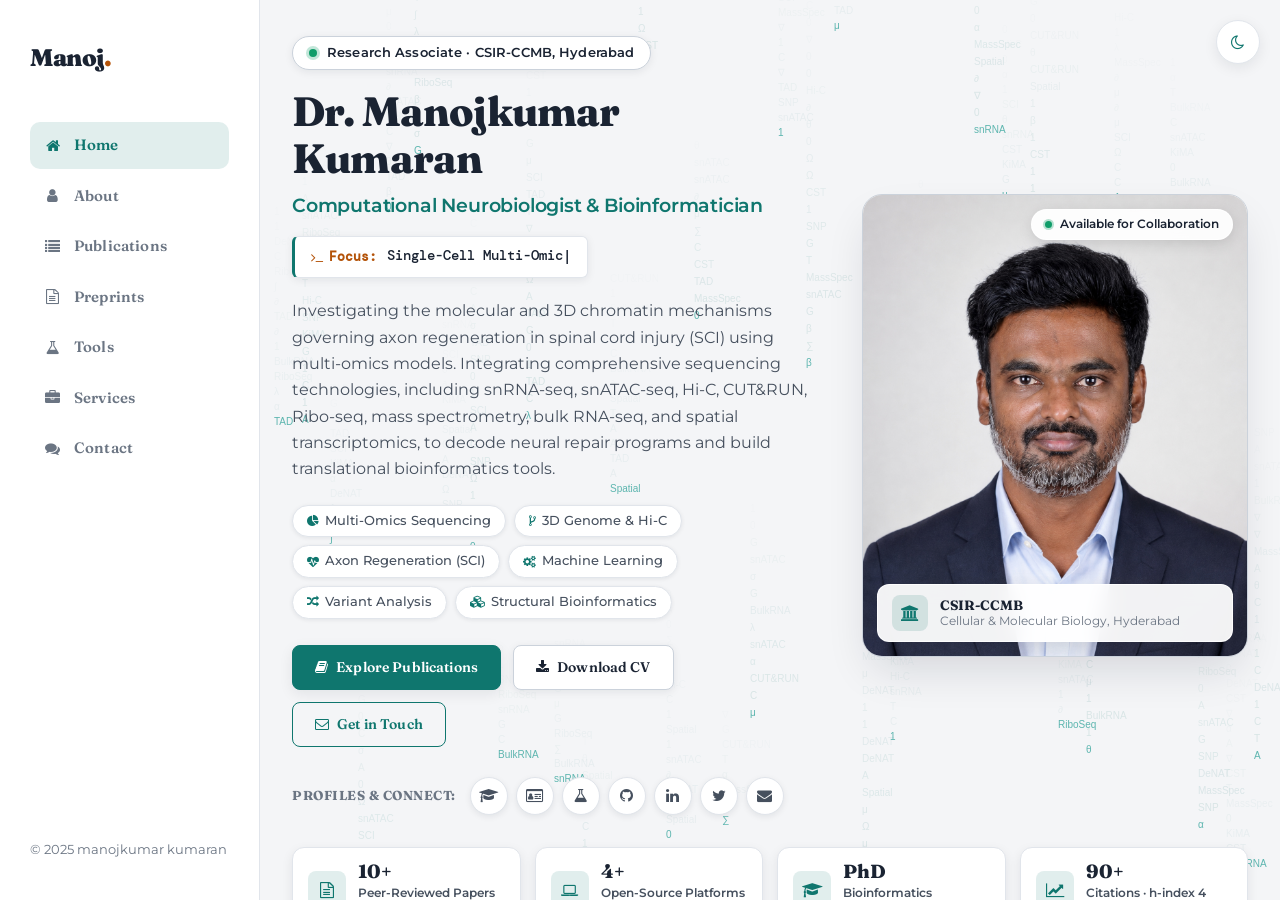
==== commit a4a5e9be: "denat_update" ====
--- a/index.html
+++ b/index.html
@@ -25,9 +25,9 @@
         <a href="#home" class="active" data-nav="home"><i class="fa fa-home"></i> Home</a>
         <a href="#about" data-nav="about"><i class="fa fa-user"></i> About</a>
         <a href="#publications" data-nav="publications"><i class="fa fa-list"></i> Publications</a>
+        <a href="#preprints" data-nav="preprints"><i class="fa fa-file-text-o"></i> Preprints</a>
         <a href="#tools" data-nav="tools"><i class="fa fa-flask"></i> Tools</a>
         <a href="#service" data-nav="service"><i class="fa fa-briefcase"></i> Services</a>
-        <a href="#games" data-nav="games"><i class="fa fa-gamepad"></i> Games</a>
         <a href="#contact" data-nav="contact"><i class="fa fa-comments"></i> Contact</a>
       </nav>
 
@@ -377,7 +377,7 @@
       <div class="container-wide">
         <div class="section-title">
           <h2>Publications</h2>
-          <p class="pub-stats">Total Citations: 91 | H-index: 4 | Research Score: 69.5 | Reads: 3840</p>
+          <p class="pub-stats">Total Citations: 149 | H-index: 5 | Research Score: 100.8 | Reads: 4660</p>
         </div>
 
         <div class="publication-list">
@@ -386,6 +386,22 @@
           <div class="publication-card">
             <span class="pub-year">2026</span>
             <div class="pub-body">
+              <h4><a href="https://link.springer.com/article/10.1186/s12859-026-06661-3" target="_blank" rel="noopener noreferrer">
+                  Deep Neurite Analysis Tool (DeNAT): a machine-learning framework for high-sensitivity automated neurite outgrowth measurement
+              </a></h4>
+              <span class="journal-badge">BMC Bioinformatics</span>
+              <p><strong>Manojkumar Kumaran</strong>, Athul PS Narayan et al. <i>BMC Bioinformatics</i> (2026)</p>
+              <details>
+                  <summary>Show Abstract</summary>
+                  <p>Accurate quantification of neurite sprouting after injury is a critical step in axon regeneration research. Yet it remains a major bottleneck, as the current gold standard relies on manual counting by multiple blinded observers. This process is slow, labor-intensive, and prone to variability. Existing software can measure total neurite length in culture, but it is not designed to capture new growth in complex images from injury models, such as thoracic crush or pyramidotomy. Crucially, these tools lack the ability to selectively analyze growth within user-defined regions, a key requirement for injury paradigms. To address this need, we developed the Deep Neurite Analysis Tool (DeNAT), an accessible deep-learning-based platform that automatically measures neurite outgrowth after injury. DeNAT allows users to define regions of interest to specifically quantify sprouting in images from common spinal cord injury paradigms. It achieved near-perfect correlation with manual ground truth (R = 0.9991), with 0.926 sensitivity and 0.878 precision, while reducing variability and labor. By combining user-guided region selection with automated deep learning analysis, DeNAT offers an accurate, reproducible, and efficient solution for measuring neurite outgrowth in injury models.</p>
+              </details>
+              <p class="data-link"><a href="https://neuriteanalysis.netlify.app/" target="_blank" class="data-link-btn"><i class="fa fa-rocket"></i> Try the DeNAT Tool</a></p>
+            </div>
+          </div>
+
+          <div class="publication-card">
+            <span class="pub-year">2026</span>
+            <div class="pub-body">
               <h4><a href="https://www.biorxiv.org/content/10.64898/2026.08.05.742960v1" target="_blank">
                   KiMA: Kinematic Motion Analysis for Spinal Cord Injury Research
               </a></h4>
@@ -489,22 +505,6 @@
                   <summary>Show Abstract</summary>
                   <p>Injury to the adult central nervous system triggers minimal axonal regeneration, partly due to the limited activation of intrinsic growth programs. Retinoic acid (RA) signaling has been shown to promote modest regenerative responses, but its clinical utility is restricted by poor biochemical stability and short-lived receptor engagement. Here, we report small molecule based synthetic RA mimic, DM04, that stabilizes RA-like signaling and enhances regenerative outcomes. DM04 promoted neurite outgrowth in primary neurons, upregulated canonical RA-responsive genes, and supported neural induction from human iPSCs. In a murine spinal injury model, DM04 treatment improved motor recovery. Transcriptomic analysis revealed shared target gene activation between RA and DM04, along with unique enrichment of extracellular matrix remodeling pathways. These findings establish DM04 as a chemically stable modulator of RA signaling with dual efficacy in injury and developmental contexts, highlighting its promise as a candidate for regenerative therapeutics.</p>
               </details>
-            </div>
-          </div>
-
-          <div class="publication-card">
-            <span class="pub-year">2025</span>
-            <div class="pub-body">
-              <h4><a href="https://www.biorxiv.org/content/10.1101/2025.09.18.676567v1" target="_blank">
-                  Deep Neurite Analysis Tool (DeNAT): A machine-learning framework for precise automated neurite outgrowth measurement.
-              </a></h4>
-              <span class="preprint-badge">Preprint &middot; Not Peer-Reviewed</span>
-              <p><strong>Manojkumar Kumaran</strong>, Athul Narayan PS et al. <i>biorxiv</i> (2025)</p>
-              <details>
-                  <summary>Show Abstract</summary>
-                  <p>Accurate quantification of neurite sprouting after injury is a critical step in axon regeneration research. Yet it remains a major bottleneck, as the current gold standard relies on manual counting by multiple blinded observers. This process is slow, labor-intensive, and prone to variability. While some software can measure total neurite length, they aren’t made to specifically measure new growth in complicated images from real-life injury models, like the thoracic crush and pyramidotomy model. Existing software can measure total neurite length in culture, but it is not designed to capture new growth in complex images from injury models, such as thoracic crush or pyramidotomy. Crucially, these tools lack the ability to selectively analyze growth within user-defined regions, a key requirement for injury paradigms. To address this need, we developed the Deep Neurite Analysis Tool (DeNAT), an accessible deep-learning–based platform that automatically measures neurite outgrowth after injury. DeNAT allows users to define regions of interest to specifically quantify sprouting in images from common spinal cord injury paradigms. We benchmarked its performance against manual scoring and conventional automated approaches. DeNAT achieved 87 percent accuracy in detecting neurite sprouts relative to manual counts, while reducing variability and labor. By combining user-guided region selection with automated deep learning analysis, DeNAT offers an accurate, reproducible, and efficient solution for measuring neurite outgrowth in injury models.</p>
-              </details>
-              <p class="data-link"><a href="https://neuriteanalysis.netlify.app/" target="_blank" class="data-link-btn"><i class="fa fa-rocket"></i> Try the DeNAT Tool</a></p>
             </div>
           </div>
 
@@ -688,6 +688,20 @@
     </section>
     <!-- publication Section End -->
 
+    <!-- Preprints Section -->
+    <section class="publication section" id="preprints">
+      <div class="container-wide">
+        <div class="section-title">
+          <h2>Preprints</h2>
+          <p class="pub-stats">Research manuscripts awaiting peer review</p>
+        </div>
+
+        <div class="publication-list"></div>
+        <div class="pub-pagination"></div>
+      </div>
+    </section>
+    <!-- Preprints Section End -->
+
     <!-- Tools Section -->
     <section class="tools section" id="tools">
       <div class="container-wide">
@@ -709,10 +723,10 @@
           <div class="tool-card">
             <h4>DeNAT — Deep Neurite Analysis Tool</h4>
             <p class="tool-tagline">Automated neurite outgrowth quantification</p>
-            <p>A machine-learning framework that automatically measures neurite outgrowth after CNS injury, letting users define regions of interest for injury paradigms like thoracic crush and pyramidotomy. DeNAT reaches 87% accuracy against manual scoring while cutting out observer variability and labor.</p>
+            <p>A machine-learning framework that automatically measures neurite outgrowth after CNS injury, letting users define regions of interest for injury paradigms like thoracic crush and pyramidotomy. DeNAT closely matches manual ground truth while reducing observer variability and labor.</p>
             <div class="tool-links">
               <a href="https://neuriteanalysis.netlify.app/" target="_blank" class="data-link-btn"><i class="fa fa-external-link"></i> Launch DeNAT</a>
-              <a href="https://www.biorxiv.org/content/10.1101/2025.09.18.676567v1" target="_blank" class="data-link-btn secondary"><i class="fa fa-file-text-o"></i> Read the Preprint</a>
+              <a href="https://link.springer.com/article/10.1186/s12859-026-06661-3" target="_blank" rel="noopener noreferrer" class="data-link-btn secondary"><i class="fa fa-file-text-o"></i> Read the Published Paper</a>
             </div>
           </div>
         </div>
@@ -806,75 +820,6 @@
     </section>
     <!-- Portfolio Section End -->
 
-    <!-- Games Section -->
-    <section class="games section" id="games">
-      <div class="container-wide">
-        <div class="section-title">
-          <h2>Reflex &amp; Brain Games</h2>
-          <p>Put your reflexes, precision, and cognitive speed to the test with 5 interactive mini-challenges.</p>
-        </div>
-
-        <div class="game-wrapper">
-          <div class="game-card shadow-dark">
-            <div class="test-tabs" role="tablist" aria-label="Choose a game mode">
-              <button class="tab active" type="button" data-mode="classic" role="tab" aria-selected="true"><span class="tab-num">01</span> <span class="tab-text">Classic</span></button>
-              <button class="tab" type="button" data-mode="f1" role="tab" aria-selected="false"><span class="tab-num">02</span> <span class="tab-text">F1 Start</span></button>
-              <button class="tab" type="button" data-mode="timing" role="tab" aria-selected="false"><span class="tab-num">03</span> <span class="tab-text">Time Stop</span></button>
-              <button class="tab" type="button" data-mode="mind" role="tab" aria-selected="false"><span class="tab-num">04</span> <span class="tab-text">Odd / Even</span></button>
-              <button class="tab" type="button" data-mode="memory" role="tab" aria-selected="false"><span class="tab-num">05</span> <span class="tab-text">Memory</span></button>
-            </div>
-
-            <div class="card-topline">
-              <span id="state-label" class="state-label">READY WHEN YOU ARE</span>
-              <div class="topline-controls">
-                <span class="key-hint"><kbd>SPACE</kbd> or <i class="fa fa-mouse-pointer"></i> Click</span>
-                <button type="button" class="reset-stats-btn" id="reset-stats" title="Reset stats for current game" aria-label="Reset stats for current game"><i class="fa fa-refresh"></i></button>
-              </div>
-            </div>
-
-            <div id="test-area" class="test-area idle" role="button" tabindex="0" aria-label="Press Space or click to start the reaction test">
-              <span class="signal-dot" aria-hidden="true"></span>
-              <span class="f1-lights" aria-hidden="true"><i></i><i></i><i></i><i></i><i></i></span>
-              <div class="memory-board" aria-label="Memory sequence colors">
-                <button type="button" class="memory-pad" data-memory="1" aria-label="Pad 1 (Red)">1</button>
-                <button type="button" class="memory-pad" data-memory="2" aria-label="Pad 2 (Amber)">2</button>
-                <button type="button" class="memory-pad" data-memory="3" aria-label="Pad 3 (Green)">3</button>
-                <button type="button" class="memory-pad" data-memory="4" aria-label="Pad 4 (Blue)">4</button>
-              </div>
-              <span id="prompt" class="prompt">Press <strong>Space</strong> or Click to start</span>
-              <span id="sub-prompt" class="sub-prompt">Keep your eyes on the screen.</span>
-
-              <!-- Mind / Odd-Even On-Screen Controls -->
-              <div class="mind-controls" id="mind-controls" aria-label="Odd or Even buttons">
-                <button type="button" class="mind-btn" data-choice="odd">Odd <kbd>O</kbd></button>
-                <button type="button" class="mind-btn" data-choice="even">Even <kbd>E</kbd></button>
-              </div>
-            </div>
-
-            <div class="stats">
-              <div class="stat">
-                <span class="stat-label">LATEST</span>
-                <strong id="latest">—</strong>
-              </div>
-              <div class="stat">
-                <span class="stat-label">PERSONAL BEST</span>
-                <strong id="best">—</strong>
-              </div>
-              <div class="stat">
-                <span class="stat-label">ATTEMPTS</span>
-                <strong id="attempts">0</strong>
-              </div>
-            </div>
-          </div>
-
-          <div class="game-footer">
-            <p id="tip" class="tip"><i class="fa fa-lightbulb-o"></i> <span>Tip: wait for the panel to turn green, then hit Space or click as quickly as you can.</span></p>
-          </div>
-        </div>
-      </div>
-    </section>
-    <!-- Games Section End -->
-
     <!-- Contact Section -->
     <section class="contact section" id="contact">
       <div class="container-wide">
@@ -954,8 +899,6 @@
   <script src="js/script.js"></script>
   <!-- Theme Toggle Js -->
   <script src="js/styleSwitcher.js"></script>
-  <!-- Reflex & Brain Games Js -->
-  <script src="js/games.js"></script>
   <!-- Neural Matrix Computational Neuroscience Background -->
   <script src="js/neuralMatrix.js"></script>
 </body>
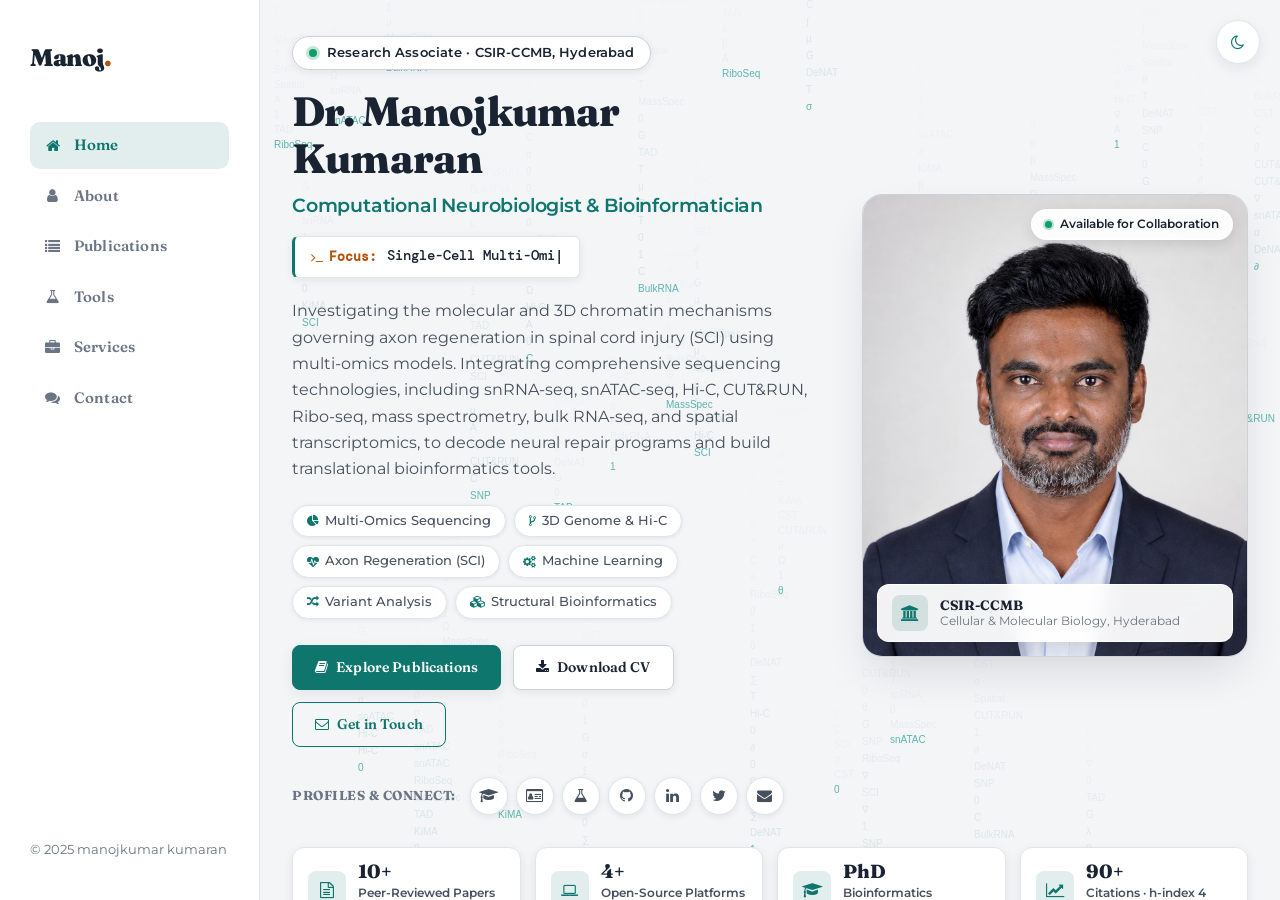
==== commit 52e803d3: "Publication_visuals_update" ====
--- a/index.html
+++ b/index.html
@@ -25,7 +25,6 @@
         <a href="#home" class="active" data-nav="home"><i class="fa fa-home"></i> Home</a>
         <a href="#about" data-nav="about"><i class="fa fa-user"></i> About</a>
         <a href="#publications" data-nav="publications"><i class="fa fa-list"></i> Publications</a>
-        <a href="#preprints" data-nav="preprints"><i class="fa fa-file-text-o"></i> Preprints</a>
         <a href="#tools" data-nav="tools"><i class="fa fa-flask"></i> Tools</a>
         <a href="#service" data-nav="service"><i class="fa fa-briefcase"></i> Services</a>
         <a href="#contact" data-nav="contact"><i class="fa fa-comments"></i> Contact</a>
@@ -375,12 +374,19 @@
     <!-- publication Section -->
     <section class="publication section" id="publications">
       <div class="container-wide">
-        <div class="section-title">
-          <h2>Publications</h2>
-          <p class="pub-stats">Total Citations: 149 | H-index: 5 | Research Score: 100.8 | Reads: 4660</p>
-        </div>
-
-        <div class="publication-list">
+        <div class="publication-heading">
+          <div class="section-title">
+            <h2>Publications</h2>
+            <p class="pub-stats">Total Citations: 149 | H-index: 5 | Research Score: 100.8 | Reads: 4660</p>
+          </div>
+          <div class="publication-tabs" role="tablist" aria-label="Publication type">
+            <button class="publication-tab active" id="publishedTab" type="button" role="tab" aria-selected="true" aria-controls="publishedPanel" data-publication-tab="published">Published <span class="publication-tab-count" aria-label="11 papers">11</span></button>
+            <button class="publication-tab" id="preprintsTab" type="button" role="tab" aria-selected="false" aria-controls="preprintsPanel" data-publication-tab="preprints">Preprints <span class="publication-tab-count" aria-label="7 papers">7</span></button>
+          </div>
+        </div>
+
+        <div class="publication-panel active" id="publishedPanel" role="tabpanel" aria-labelledby="publishedTab" data-publication-panel="published">
+          <div class="publication-list">
           <!-- Paper - 2026 -->
 
           <div class="publication-card">
@@ -681,26 +687,17 @@
               </details>
             </div>
           </div>
-        </div>
-
-        <div class="pub-pagination" id="pubPagination"></div>
+          </div>
+          <div class="pub-pagination"></div>
+        </div>
+
+        <div class="publication-panel" id="preprintsPanel" role="tabpanel" aria-labelledby="preprintsTab" data-publication-panel="preprints" hidden>
+          <div class="publication-list"></div>
+          <div class="pub-pagination"></div>
+        </div>
       </div>
     </section>
     <!-- publication Section End -->
-
-    <!-- Preprints Section -->
-    <section class="publication section" id="preprints">
-      <div class="container-wide">
-        <div class="section-title">
-          <h2>Preprints</h2>
-          <p class="pub-stats">Research manuscripts awaiting peer review</p>
-        </div>
-
-        <div class="publication-list"></div>
-        <div class="pub-pagination"></div>
-      </div>
-    </section>
-    <!-- Preprints Section End -->
 
     <!-- Tools Section -->
     <section class="tools section" id="tools">
--- a/css/style.css
+++ b/css/style.css
@@ -1141,6 +1141,82 @@
     font-family: var(--font-heading);
     font-weight: 600;
     color: var(--text-color) !important;
+}
+
+.publication-heading {
+    display: flex;
+    align-items: flex-start;
+    justify-content: space-between;
+    gap: 32px;
+    margin-bottom: 56px;
+}
+
+.publication-heading .section-title {
+    margin-bottom: 0;
+}
+
+.publication-tabs {
+    display: inline-flex;
+    align-items: center;
+    gap: 4px;
+    padding: 5px;
+    border: 1px solid var(--border-color);
+    border-radius: 999px;
+    background: var(--surface-alt-color);
+    flex-shrink: 0;
+}
+
+.publication-tab {
+    border: 0;
+    border-radius: 999px;
+    padding: 10px 18px;
+    background: transparent;
+    color: var(--text-muted-color);
+    font-family: var(--font-heading);
+    font-size: 13px;
+    font-weight: 700;
+    cursor: pointer;
+    transition: background-color 0.2s ease, color 0.2s ease, box-shadow 0.2s ease;
+}
+
+.publication-tab:hover {
+    color: var(--primary-color);
+}
+
+.publication-tab.active {
+    background: var(--primary-color);
+    color: var(--text-on-primary);
+    box-shadow: 0 4px 12px rgba(0, 0, 0, 0.12);
+}
+
+.publication-tab-count {
+    display: inline-flex;
+    align-items: center;
+    justify-content: center;
+    min-width: 23px;
+    height: 23px;
+    margin-left: 6px;
+    padding: 0 7px;
+    border-radius: 999px;
+    background: var(--surface-color);
+    color: var(--text-muted-color);
+    font-size: 11px;
+    line-height: 1;
+    transition: background-color 0.2s ease, color 0.2s ease;
+}
+
+.publication-tab.active .publication-tab-count {
+    background: rgba(255, 255, 255, 0.2);
+    color: var(--text-on-primary);
+}
+
+.publication-tab:focus-visible {
+    outline: 2px solid var(--accent-color);
+    outline-offset: 2px;
+}
+
+.publication-panel[hidden] {
+    display: none;
 }
 
 .publication-list {
@@ -2580,6 +2656,15 @@
         gap: 8px;
     }
 
+    .publication-heading {
+        flex-direction: column;
+        gap: 22px;
+    }
+
+    .publication-tabs {
+        align-self: flex-start;
+    }
+
     .form-item,
     .form-row-three .form-item {
         flex: 1 1 100%;
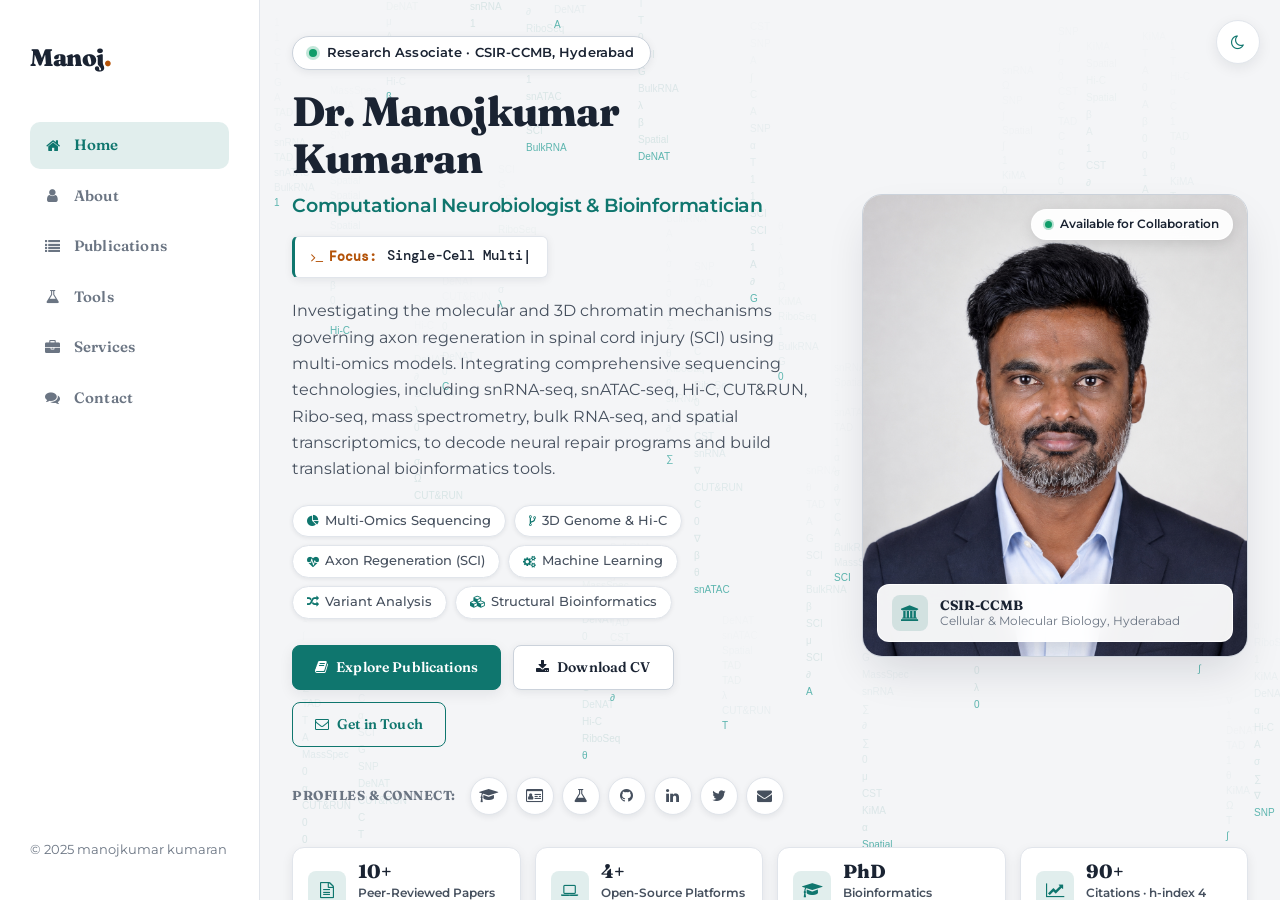
==== commit d738d1b6: "Publication_updatese" ====
--- a/index.html
+++ b/index.html
@@ -380,8 +380,8 @@
             <p class="pub-stats">Total Citations: 149 | H-index: 5 | Research Score: 100.8 | Reads: 4660</p>
           </div>
           <div class="publication-tabs" role="tablist" aria-label="Publication type">
-            <button class="publication-tab active" id="publishedTab" type="button" role="tab" aria-selected="true" aria-controls="publishedPanel" data-publication-tab="published">Published <span class="publication-tab-count" aria-label="11 papers">11</span></button>
-            <button class="publication-tab" id="preprintsTab" type="button" role="tab" aria-selected="false" aria-controls="preprintsPanel" data-publication-tab="preprints">Preprints <span class="publication-tab-count" aria-label="7 papers">7</span></button>
+            <button class="publication-tab active" id="publishedTab" type="button" role="tab" aria-selected="true" aria-controls="publishedPanel" data-publication-tab="published">Published <span class="publication-tab-count" aria-label="12 papers">12</span></button>
+            <button class="publication-tab" id="preprintsTab" type="button" role="tab" aria-selected="false" aria-controls="preprintsPanel" data-publication-tab="preprints">Preprints <span class="publication-tab-count" aria-label="6 papers">6</span></button>
           </div>
         </div>
 
@@ -468,13 +468,13 @@
           </div>
 
           <div class="publication-card">
-            <span class="pub-year">2025</span>
-            <div class="pub-body">
-              <h4><a href="https://www.biorxiv.org/content/10.64898/2025.12.22.695949v1" target="_blank">
+            <span class="pub-year">2026</span>
+            <div class="pub-body">
+              <h4><a href="https://www.nature.com/articles/s42003-026-11196-7" target="_blank" rel="noopener noreferrer">
                   PATZ1 remodels the nucleosome landscape to promote chromatin accessibility in injured neurons.
               </a></h4>
-              <span class="preprint-badge">Preprint &middot; Not Peer-Reviewed</span>
-              <p>Krishna N, Menon AS, <strong>Manojkumar Kumaran</strong> et al. <i>biorxiv</i> (2025)</p>
+              <span class="journal-badge">Communications Biology</span>
+              <p>Krishna N, Menon AS, <strong>Manojkumar Kumaran</strong> et al. <i>Communications Biology</i> (2026)</p>
               <details>
                   <summary>Show Abstract</summary>
                   <p>Adult central nervous system neurons fail to regenerate after injury, in part due to epigenetic constraints that maintain a growth-restrictive chromatin state. We previously showed that the transcription factor PATZ1 reprograms chromatin accessibility in injured corticospinal neurons to promote axon regeneration, but the underlying mechanism remained unclear. Here we use nucleosome-resolution profiling to reveal that PATZ1 induces widespread nucleosome eviction at regeneration-associated gene loci. PATZ1 treatment dramatically reduces both nucleosome occupancy and fuzziness, indicating active chromatin remodeling rather than passive destabilization. This remodeling occurs preferentially at distal regulatory elements, where PATZ1 drives a greater than 3-fold expansion of H3K27ac-marked active enhancers. Nucleosome eviction at these sites precedes enhancer activation, establishing a mechanistic link between chromatin remodeling and transcriptional reprogramming. Our findings demonstrate that targeted nucleosome eviction at enhancers underlies PATZ1-mediated chromatin reorganization, providing mechanistic insight into how epigenetic barriers to CNS regeneration can be overcome.</p>
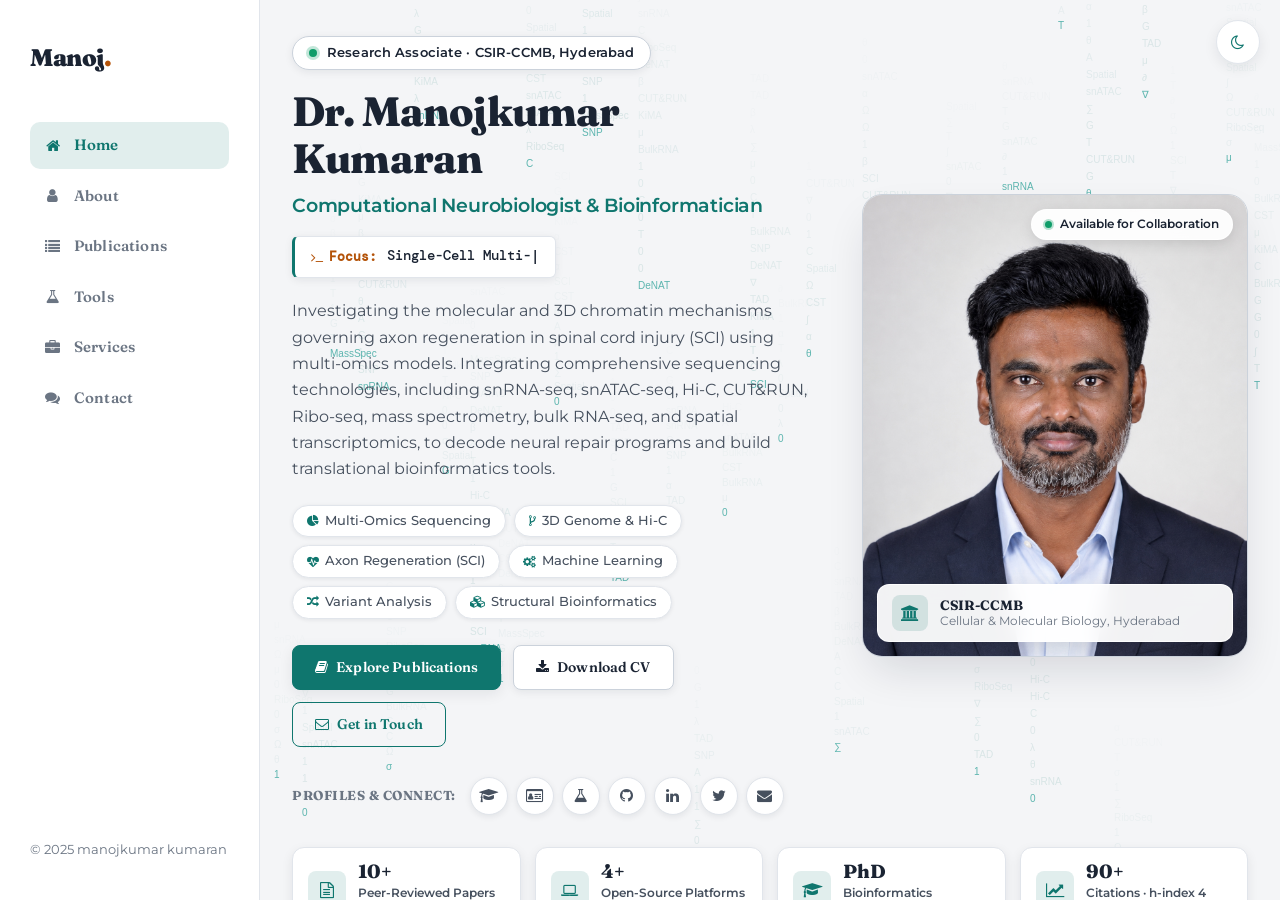
==== commit c03a00ec: "CV_updates and Citation" ====
--- a/index.html
+++ b/index.html
@@ -377,7 +377,7 @@
         <div class="publication-heading">
           <div class="section-title">
             <h2>Publications</h2>
-            <p class="pub-stats">Total Citations: 149 | H-index: 5 | Research Score: 100.8 | Reads: 4660</p>
+            <p class="pub-stats">Total Citations: 153 | H-index: 5 | Research Score: 100.8 | Reads: 4660</p>
           </div>
           <div class="publication-tabs" role="tablist" aria-label="Publication type">
             <button class="publication-tab active" id="publishedTab" type="button" role="tab" aria-selected="true" aria-controls="publishedPanel" data-publication-tab="published">Published <span class="publication-tab-count" aria-label="12 papers">12</span></button>
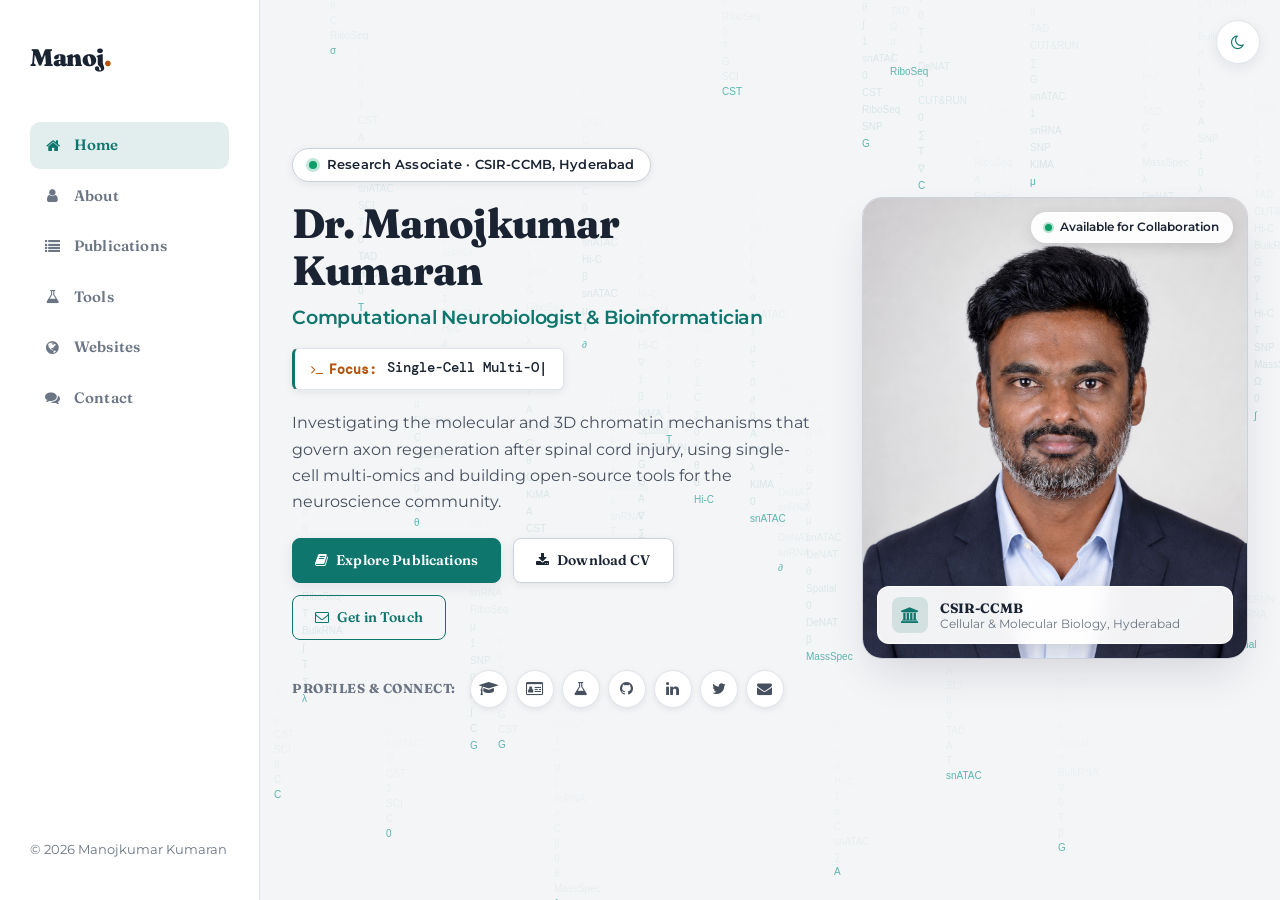
==== commit 5c5eae64: "Gramatical and visual changes" ====
--- a/index.html
+++ b/index.html
@@ -2,9 +2,19 @@
 <html lang="en">
 
 <head>
-  <title>Manojkumar</title>
+  <title>Dr. Manojkumar Kumaran | Computational Neurobiologist &amp; Bioinformatician</title>
   <meta charset="utf-8">
   <meta name="viewport" content="width=device-width, initial-scale=1">
+  <meta name="description" content="Dr. Manojkumar Kumaran is a computational neurobiologist and bioinformatician at CSIR-CCMB, Hyderabad, working on multi-omics, 3D genome organisation and axon regeneration after spinal cord injury.">
+  <meta name="author" content="Manojkumar Kumaran">
+  <meta name="theme-color" content="#0f766e">
+  <meta property="og:type" content="website">
+  <meta property="og:title" content="Dr. Manojkumar Kumaran | Computational Neurobiologist &amp; Bioinformatician">
+  <meta property="og:description" content="Multi-omics, 3D genomics and axon regeneration research, publications and open-source tools.">
+  <link rel="icon" href="data:image/svg+xml,%3Csvg xmlns='http://www.w3.org/2000/svg' viewBox='0 0 64 64'%3E%3Crect width='64' height='64' rx='14' fill='%230f766e'/%3E%3Ctext x='32' y='44' font-family='Georgia,serif' font-size='34' font-weight='700' text-anchor='middle' fill='%23fff'%3EM%3C/text%3E%3C/svg%3E">
+  <link rel="preconnect" href="https://fonts.googleapis.com">
+  <link rel="preconnect" href="https://fonts.gstatic.com" crossorigin>
+  <link rel="stylesheet" href="https://fonts.googleapis.com/css2?family=Fraunces:ital,opsz,wght@0,9..144,400;0,9..144,600;0,9..144,700;0,9..144,900;1,9..144,500&amp;family=Montserrat:wght@400;500;600;700&amp;family=DM+Mono:wght@400;500&amp;display=swap">
   <!-- Template css Files -->
   <link rel="stylesheet" href="css/style.css" type="text/css">
 </head>
@@ -24,14 +34,17 @@
       <nav class="sidebar-links" id="sidebarLinks">
         <a href="#home" class="active" data-nav="home"><i class="fa fa-home"></i> Home</a>
         <a href="#about" data-nav="about"><i class="fa fa-user"></i> About</a>
+        <!-- Research hidden for now; restore together with the Research section below
+        <a href="#research" data-nav="research"><i class="fa fa-lightbulb-o"></i> Research</a>
+        -->
         <a href="#publications" data-nav="publications"><i class="fa fa-list"></i> Publications</a>
         <a href="#tools" data-nav="tools"><i class="fa fa-flask"></i> Tools</a>
-        <a href="#service" data-nav="service"><i class="fa fa-briefcase"></i> Services</a>
+        <a href="#service" data-nav="service"><i class="fa fa-globe"></i> Websites</a>
         <a href="#contact" data-nav="contact"><i class="fa fa-comments"></i> Contact</a>
       </nav>
 
       <div class="copyright-text">
-        &copy; 2025 manojkumar kumaran
+        &copy; <span id="year">2026</span> Manojkumar Kumaran
       </div>
     </div>
   </aside>
@@ -72,24 +85,14 @@
             </div>
 
             <p class="hero-summary">
-              Investigating the molecular and 3D chromatin mechanisms governing axon regeneration in spinal cord injury (SCI) using multi-omics models.
-              Integrating comprehensive sequencing technologies, including snRNA-seq, snATAC-seq, Hi-C, CUT&amp;RUN, Ribo-seq, mass spectrometry, bulk RNA-seq, and spatial transcriptomics, to decode neural repair programs and build translational bioinformatics tools.
+              Investigating the molecular and 3D chromatin mechanisms that govern axon regeneration after spinal cord injury, using single-cell multi-omics and building open-source tools for the neuroscience community.
             </p>
 
-            <div class="hero-chips">
-              <span class="hero-chip"><i class="fa fa-pie-chart"></i> Multi-Omics Sequencing</span>
-              <span class="hero-chip"><i class="fa fa-code-fork"></i> 3D Genome &amp; Hi-C</span>
-              <span class="hero-chip"><i class="fa fa-heartbeat"></i> Axon Regeneration (SCI)</span>
-              <span class="hero-chip"><i class="fa fa-cogs"></i> Machine Learning</span>
-              <span class="hero-chip"><i class="fa fa-random"></i> Variant Analysis</span>
-              <span class="hero-chip"><i class="fa fa-cubes"></i> Structural Bioinformatics</span>
-            </div>
-
-            <div class="hero-actions">
+                        <div class="hero-actions">
               <a href="#publications" class="btn btn-primary" data-nav="publications">
                 <i class="fa fa-book"></i> Explore Publications
               </a>
-              <a href="Manoj_CV.pdf" target="_blank" class="btn btn-secondary">
+              <a href="Manoj_CV.pdf" target="_blank" rel="noopener noreferrer" class="btn btn-secondary">
                 <i class="fa fa-download"></i> Download CV
               </a>
               <a href="#contact" class="btn btn-outline" data-nav="contact">
@@ -100,7 +103,7 @@
             <div class="hero-social-strip">
               <span class="social-strip-label">Profiles &amp; Connect:</span>
               <div class="social-links">
-                <a href="https://scholar.google.com/citations?user=lNn8_CAAAAAJ&hl=en&authuser=1" target="_blank" rel="noopener noreferrer" title="Google Scholar" aria-label="Google Scholar"><i class="fa fa-graduation-cap"></i></a>
+                <a href="https://scholar.google.com/citations?user=lNn8_CAAAAAJ&hl=en" target="_blank" rel="noopener noreferrer" title="Google Scholar" aria-label="Google Scholar"><i class="fa fa-graduation-cap"></i></a>
                 <a href="https://orcid.org/0000-0003-0255-6144" target="_blank" rel="noopener noreferrer" title="ORCID Profile" aria-label="ORCID"><i class="fa fa-id-card-o"></i></a>
                 <a href="https://www.researchgate.net/profile/Manoj-Kumar-103?ev=hdr_xprf" target="_blank" rel="noopener noreferrer" title="ResearchGate" aria-label="ResearchGate"><i class="fa fa-flask"></i></a>
                 <a href="https://github.com/mano2991" target="_blank" rel="noopener noreferrer" title="GitHub Repositories" aria-label="GitHub"><i class="fa fa-github"></i></a>
@@ -135,42 +138,6 @@
 
         </div>
 
-        <!-- Academic & Research Impact Metrics Bar -->
-        <div class="hero-stats-row">
-          <div class="hero-stat-card">
-            <div class="stat-icon"><i class="fa fa-file-text-o"></i></div>
-            <div class="stat-data">
-              <span class="stat-number">10+</span>
-              <span class="stat-title">Peer-Reviewed Papers</span>
-              <span class="stat-sub">Nature, BMC, J. Neuroscience</span>
-            </div>
-          </div>
-          <div class="hero-stat-card">
-            <div class="stat-icon"><i class="fa fa-laptop"></i></div>
-            <div class="stat-data">
-              <span class="stat-number">4+</span>
-              <span class="stat-title">Open-Source Platforms</span>
-              <span class="stat-sub">KiMA, DeNAT, HiCViz, eyeVarP</span>
-            </div>
-          </div>
-          <div class="hero-stat-card">
-            <div class="stat-icon"><i class="fa fa-graduation-cap"></i></div>
-            <div class="stat-data">
-              <span class="stat-number">PhD</span>
-              <span class="stat-title">Bioinformatics</span>
-              <span class="stat-sub">Aravind Medical Research Foundation</span>
-            </div>
-          </div>
-          <div class="hero-stat-card">
-            <div class="stat-icon"><i class="fa fa-line-chart"></i></div>
-            <div class="stat-data">
-              <span class="stat-number">90+</span>
-              <span class="stat-title">Citations &middot; h-index 4</span>
-              <span class="stat-sub">Research Score 69.5 &middot; 3.8k+ Reads</span>
-            </div>
-          </div>
-        </div>
-
       </div>
     </section>
     <!-- Home Section End -->
@@ -195,7 +162,6 @@
               I specialize in single-cell multi-omics, Hi-C, ChIP-seq, and ATAC-seq analysis, integrating computational and experimental approaches to study axon regeneration, neurodegeneration, and brain plasticity.
               My research focuses on how genomic architecture, transcription factors, and chromatin accessibility shape neuronal function in health and disease.
               Beyond research, I have extensive experience in software development, building automated bioinformatics pipelines, and applying machine learning for large-scale genomic analysis.
-              I thrive on solving complex biological problems using computational tools and data-driven insights.
               In my free time, I enjoy wildlife photography, gaming, and cooking.
             </p>
           </div>
@@ -203,105 +169,55 @@
 
         <div class="personal-info">
           <div class="info-item">
-            <p>Birthday <span>29 September 1991</span></p>
+            <p>Current Role <span>Research Associate, CSIR-CCMB</span></p>
           </div>
           <div class="info-item">
-            <p>Age <span id="age-value">33</span></p>
+            <p>Degree <span>PhD, Bioinformatics</span></p>
+          </div>
+          <div class="info-item">
+            <p>Based in <span>Hyderabad, India</span></p>
           </div>
           <div class="info-item">
             <p>Email <span>manojkumarbioinfo@gmail.com</span></p>
           </div>
           <div class="info-item">
-            <p>Degree <span>PhD</span></p>
-          </div>
-          <div class="info-item">
-            <p>Phone <span>+91 7708556754</span></p>
-          </div>
-          <div class="info-item">
-            <p>City <span>Madurai</span></p>
-          </div>
-          <div class="info-item">
-            <p>Freelance <span>Available</span></p>
-          </div>
-          <div class="info-item">
-            <p>Nationality <span>Indian</span></p>
-          </div>
-          <div class="info-item">
             <p>Languages <span>English, Tamil</span></p>
-          </div>
-          <div class="info-item">
-            <p>Current Role <span>Research Associate</span></p>
           </div>
           <div class="info-item">
             <p>Research Interests <span>Multi-Omics, AI in Neuroscience</span></p>
           </div>
-          <div class="info-item">
-            <p>Hobbies <span>Wildlife Photography, Gaming, Cooking</span></p>
-          </div>
         </div>
 
         <div class="buttons">
-          <a href="Manoj_CV.pdf" target="_blank" class="btn">Download Cv</a>
+          <a href="Manoj_CV.pdf" target="_blank" rel="noopener noreferrer" class="btn">Download CV</a>
         </div>
 
         <div class="skills">
-          <h3 class="title">Skills</h3>
+          <h3 class="title">Expertise</h3>
           <div class="skills-grid">
             <div class="skill-item">
-              <h5>Shell, Python, R, Docker</h5>
-              <div class="progress">
-                <div class="progress-in" style="width: 86%;"></div>
-                <div class="skill-porcent">86%</div>
-              </div>
+              <h5>Genomics &amp; Epigenomics</h5>
+              <div class="hero-chips"><span class="hero-chip">WES / WGS</span><span class="hero-chip">RNA-seq</span><span class="hero-chip">snRNA-seq</span><span class="hero-chip">snATAC-seq</span><span class="hero-chip">Bulk ATAC-seq</span><span class="hero-chip">ChIP-seq</span><span class="hero-chip">CUT&amp;RUN</span><span class="hero-chip">Ribo-seq</span><span class="hero-chip">Hi-C</span></div>
             </div>
             <div class="skill-item">
-              <h5>Clinical WES/WGS Sequecning analysis</h5>
-              <div class="progress">
-                <div class="progress-in" style="width: 90%;"></div>
-                <div class="skill-porcent">90%</div>
-              </div>
+              <h5>Proteomics &amp; Metabolomics</h5>
+              <div class="hero-chips"><span class="hero-chip">Proteomics data analysis</span><span class="hero-chip">Metabolomics data analysis</span></div>
             </div>
             <div class="skill-item">
-              <h5>Single Cell Genomics sequecning analysis</h5>
-              <div class="progress">
-                <div class="progress-in" style="width: 80%;"></div>
-                <div class="skill-porcent">80%</div>
-              </div>
+              <h5>Programming &amp; Infrastructure</h5>
+              <div class="hero-chips"><span class="hero-chip">Python</span><span class="hero-chip">R</span><span class="hero-chip">Shell</span><span class="hero-chip">Docker</span><span class="hero-chip">Java</span><span class="hero-chip">HTML / Bootstrap</span><span class="hero-chip">Server &amp; network administration</span></div>
             </div>
             <div class="skill-item">
-              <h5>Bulk ATAC, Chip, Cut&amp;Run, HiC analysis</h5>
-              <div class="progress">
-                <div class="progress-in" style="width: 75%;"></div>
-                <div class="skill-porcent">75%</div>
-              </div>
+              <h5>Applied Machine Learning</h5>
+              <ul class="skill-list">
+                <li>Machine-learning tools to filter and prioritise pathogenic variants</li>
+                <li>Machine-learning model to measure neurite sprouting after injury</li>
+                <li>Machine-learning model for automated mouse behavioural analysis</li>
+              </ul>
             </div>
             <div class="skill-item">
-              <h5>Structural bioinformatics</h5>
-              <div class="progress">
-                <div class="progress-in" style="width: 85%;"></div>
-                <div class="skill-porcent">85%</div>
-              </div>
-            </div>
-            <div class="skill-item">
-              <h5>Machine Learning, Animal Behavior</h5>
-              <div class="progress">
-                <div class="progress-in" style="width: 75%;"></div>
-                <div class="skill-porcent">75%</div>
-              </div>
-            </div>
-            <div class="skill-item">
-              <h5>Java, Html, Bootstrap</h5>
-              <div class="progress">
-                <div class="progress-in" style="width: 60%;"></div>
-                <div class="skill-porcent">60%</div>
-              </div>
-            </div>
-            <div class="skill-item">
-              <h5>Server and Network Manager</h5>
-              <div class="progress">
-                <div class="progress-in" style="width: 80%;"></div>
-                <div class="skill-porcent">80%</div>
-              </div>
+              <h5>Structural Bioinformatics</h5>
+              <div class="hero-chips"><span class="hero-chip">Protein structure analysis</span><span class="hero-chip">Molecular modelling</span><span class="hero-chip">Variant pathogenicity prediction</span></div>
             </div>
           </div>
         </div>
@@ -313,7 +229,7 @@
               <div class="timeline-item">
                 <div class="circle-dot"></div>
                 <h6 class="timeline-date"><i class="fa fa-calendar"></i> 2015 - 2021</h6>
-                <h4 class="timeline-title">PhD In bioinformatics, at Arvind Medical Research Foundation</h4>
+                <h4 class="timeline-title">PhD in Bioinformatics, Aravind Medical Research Foundation</h4>
                 <p class="timeline-text">
                   I developed an eye disease-specific variant prioritization tool, <b>eyeVarP</b>, which utilizes a random forest algorithm to analyze pathogenic variants associated with eye diseases and other disorders.
                   Additionally, I created the <b>VarP</b> tool, a generalized pipeline designed to filter missense and insertion-deletion variants and predict their pathogenicity from exome or genome sequencing data.
@@ -371,13 +287,49 @@
     </section>
     <!-- About Section End -->
 
+    <!-- Research Section -->
+    <!-- HIDDEN until the content is ready: remove this comment wrapper and the one around the sidebar link to restore
+    <section class="research section" id="research">
+      <div class="container-wide">
+        <div class="section-title">
+          <h2>Research</h2>
+          <p>Why adult central nervous system neurons fail to regenerate after injury, and how computation can help reverse it.</p>
+        </div>
+
+        <div class="tool-grid">
+          <div class="tool-card">
+            <h4>3D Genome &amp; Chromatin Architecture</h4>
+            <p class="tool-tagline">Hi-C &middot; compartments &middot; TADs &middot; loops</p>
+            <p>Mapping how chromatin compartments, topologically associating domains and loops change across postnatal development and after spinal cord injury, and what that reveals about the regenerative potential of adult corticospinal neurons.</p>
+          </div>
+          <div class="tool-card">
+            <h4>Transcription Factors for Axon Regeneration</h4>
+            <p class="tool-tagline">PATZ1 &middot; NR2F1/NR2F6 &middot; RARA/RARG</p>
+            <p>Combining developmental RNA-seq, ATAC-seq, CUT&amp;RUN and single-nucleus profiling to identify transcription factors that re-open growth-permissive chromatin, and dissecting the mechanisms by which they promote regeneration in vivo.</p>
+          </div>
+          <div class="tool-card">
+            <h4>Tools for Quantifying Recovery</h4>
+            <p class="tool-tagline">KiMA &middot; DeNAT &middot; machine learning</p>
+            <p>Building open-source, browser-based software that replaces manual scoring of locomotor recovery and neurite outgrowth with reproducible, automated, machine-learning-driven measurement.</p>
+          </div>
+          <div class="tool-card">
+            <h4>Clinical &amp; Cancer Genomics</h4>
+            <p class="tool-tagline">Exome sequencing &middot; variant prioritisation</p>
+            <p>Developing variant-calling benchmarks and pathogenicity-prediction tools (eyeVarP, VarP), and applying exome and ctDNA sequencing to inherited eye disease, retinoblastoma and breast cancer.</p>
+          </div>
+        </div>
+      </div>
+    </section>
+    -->
+    <!-- Research Section End -->
+
     <!-- publication Section -->
     <section class="publication section" id="publications">
       <div class="container-wide">
         <div class="publication-heading">
           <div class="section-title">
             <h2>Publications</h2>
-            <p class="pub-stats">Total Citations: 153 | H-index: 5 | Research Score: 100.8 | Reads: 4660</p>
+            <p class="pub-stats">Total Citations: 153 | H-index: 5</p>
           </div>
           <div class="publication-tabs" role="tablist" aria-label="Publication type">
             <button class="publication-tab active" id="publishedTab" type="button" role="tab" aria-selected="true" aria-controls="publishedPanel" data-publication-tab="published">Published <span class="publication-tab-count" aria-label="12 papers">12</span></button>
@@ -388,7 +340,6 @@
         <div class="publication-panel active" id="publishedPanel" role="tabpanel" aria-labelledby="publishedTab" data-publication-panel="published">
           <div class="publication-list">
           <!-- Paper - 2026 -->
-
           <div class="publication-card">
             <span class="pub-year">2026</span>
             <div class="pub-body">
@@ -401,14 +352,27 @@
                   <summary>Show Abstract</summary>
                   <p>Accurate quantification of neurite sprouting after injury is a critical step in axon regeneration research. Yet it remains a major bottleneck, as the current gold standard relies on manual counting by multiple blinded observers. This process is slow, labor-intensive, and prone to variability. Existing software can measure total neurite length in culture, but it is not designed to capture new growth in complex images from injury models, such as thoracic crush or pyramidotomy. Crucially, these tools lack the ability to selectively analyze growth within user-defined regions, a key requirement for injury paradigms. To address this need, we developed the Deep Neurite Analysis Tool (DeNAT), an accessible deep-learning-based platform that automatically measures neurite outgrowth after injury. DeNAT allows users to define regions of interest to specifically quantify sprouting in images from common spinal cord injury paradigms. It achieved near-perfect correlation with manual ground truth (R = 0.9991), with 0.926 sensitivity and 0.878 precision, while reducing variability and labor. By combining user-guided region selection with automated deep learning analysis, DeNAT offers an accurate, reproducible, and efficient solution for measuring neurite outgrowth in injury models.</p>
               </details>
-              <p class="data-link"><a href="https://neuriteanalysis.netlify.app/" target="_blank" class="data-link-btn"><i class="fa fa-rocket"></i> Try the DeNAT Tool</a></p>
-            </div>
-          </div>
-
+              <p class="data-link"><a href="https://neuriteanalysis.netlify.app/" target="_blank" rel="noopener noreferrer" class="data-link-btn"><i class="fa fa-rocket"></i> Try the DeNAT Tool</a></p>
+            </div>
+          </div>
+
+          <!-- Opinion article - 2026 (no abstract) -->
           <div class="publication-card">
             <span class="pub-year">2026</span>
             <div class="pub-body">
-              <h4><a href="https://www.biorxiv.org/content/10.64898/2026.08.05.742960v1" target="_blank">
+              <h4><a href="https://www.frontiersin.org/journals/microbiology/articles/10.3389/fmicb.2026.1881800/full" target="_blank" rel="noopener noreferrer">
+                  Precision antimicrobials: the next paradigm shift after broad-spectrum therapy
+              </a></h4>
+              <span class="journal-badge">Frontiers in Microbiology</span>
+              <p><strong>Manojkumar Kumaran</strong> (first author), Siva Shanmugam NR, Sathish Kumar Marimuthu, Nagendran Tharmalingam (corresponding author). <i>Frontiers in Microbiology</i> (2026) &middot; Opinion article</p>
+            </div>
+          </div>
+
+
+          <div class="publication-card">
+            <span class="pub-year">2026</span>
+            <div class="pub-body">
+              <h4><a href="https://www.biorxiv.org/content/10.64898/2026.08.05.742960v1" target="_blank" rel="noopener noreferrer">
                   KiMA: Kinematic Motion Analysis for Spinal Cord Injury Research
               </a></h4>
               <span class="preprint-badge">Preprint &middot; Not Peer-Reviewed</span>
@@ -417,14 +381,14 @@
                   <summary>Show Abstract</summary>
                   <p>Accurate quantification of locomotor recovery is essential for evaluating therapeutic outcomes in spinal cord injury (SCI) models. Manual scoring systems remain observer-dependent, and commercial gait-analysis platforms are costly and proprietary. Markerless pose-estimation tools such as DeepLabCut generate accurate body-part coordinates, but converting these coordinates into biologically meaningful locomotor parameters typically requires custom programming and multiple external tools. We developed KiMA (Kinematic Motion Analysis), an open-source, browser-based suite for integrated analysis of rodent gait and hindlimb kinematics. KiMA accepts DeepLabCut coordinate files and performs automated coordinate parsing, stick-figure reconstruction, frame-by-frame movement inspection, and single- and multi-sample analysis, with dedicated workflows for ladder and rung analysis, footfall detection, and CatWalk gait analysis. The platform quantifies joint angles (metatarsophalangeal, ankle, knee, hip, and pelvic), stride length, stride width, cadence, stance and swing durations, paw-contact events, swing clearance, and locomotor symmetry, and supports cohort-level comparisons, correlation analysis, principal component analysis, and export of processed datasets and publication-quality figures. Because KiMA runs entirely within a standard web browser, it requires no software installation or local programming environment, supporting cross-platform accessibility and data privacy. By unifying gait quantification, visualization, and multivariate analysis in a single interface, KiMA lowers the computational barrier to markerless locomotor analysis and helps researchers detect subtle functional recovery after SCI.</p>
               </details>
-              <p class="data-link"><a href="https://kimasuite.in/" target="_blank" class="data-link-btn"><i class="fa fa-rocket"></i> Try Kima Suite</a></p>
+              <p class="data-link"><a href="https://kimasuite.in/" target="_blank" rel="noopener noreferrer" class="data-link-btn"><i class="fa fa-rocket"></i> Try Kima Suite</a></p>
             </div>
           </div>
 
           <div class="publication-card">
             <span class="pub-year">2026</span>
             <div class="pub-body">
-              <h4><a href="https://www.biorxiv.org/content/10.64898/2026.07.24.740479v1" target="_blank">
+              <h4><a href="https://www.biorxiv.org/content/10.64898/2026.07.24.740479v1" target="_blank" rel="noopener noreferrer">
                   Combinatorial Control of Corticospinal Axon Growth by Retinoic Acid Receptors
               </a></h4>
               <span class="preprint-badge">Preprint &middot; Not Peer-Reviewed</span>
@@ -439,31 +403,31 @@
           <div class="publication-card">
             <span class="pub-year">2026</span>
             <div class="pub-body">
-              <h4><a href="https://link.springer.com/article/10.1007/s11262-026-02235-w" target="_blank">
+              <h4><a href="https://link.springer.com/article/10.1007/s11262-026-02235-w" target="_blank" rel="noopener noreferrer">
                   Genomic analysis identifies unreported adaptive mutations in monkeypox virus immune evasion genes.
               </a></h4>
               <span class="journal-badge">Virus Genes</span>
               <p>John ASS, <strong>Manojkumar Kumaran</strong> et al. <i>Virus Genes</i> (2026)</p>
               <details>
                   <summary>Show Abstract</summary>
-                  <p>Transcription factors are potent levers for neural repair, but systematic pipelines to uncover factors that unlock adult corticospinal regeneration are lacking. By intersecting developmental RNA-seq with ATAC-seq footprints, we pinpointed two nuclear-receptor transcription factors—NR2F1 and NR2F6, neither previously linked to CNS axon growth—as top candidates. Forced expression of either factor doubled neurite length in culture, and each proved highly effective in vivo: after unilateral pyramidotomy they drove robust midline sprouting, while after complete thoracic crush they supported long-tract CST regeneration that restored hip lift, partial swing trajectories and grip strength. Multi-omics dissection revealed complementary mechanisms: NR2F1 re-engaged chromatin-remodelling and cytoskeletal networks, whereas NR2F6, via a conserved corepressor domain, imposed a broad translational down-shift, bound predominantly to distal enhancers and re-packaged chromatin into new topologically associating domains that cluster growth genes with freshly activated regulatory hubs. These discoveries establish NR2F1 and NR2F6 as novel pro-regenerative TFs, demonstrate their potency across lesion types, and expose repression-driven translational control and enhancer–TAD reconfiguration as previously unrecognised axes of CNS repair.</p>
-              </details>
-            </div>
-          </div>
-
-          <div class="publication-card">
-            <span class="pub-year">2025</span>
-            <div class="pub-body">
-              <h4><a href="https://www.biorxiv.org/content/10.64898/2026.03.12.711224v1" target="_blank">
+                  <p>Mpox virus (MPXV) is a zoonotic Orthopoxvirus that has recently gained attention due to outbreaks. In the presence of these constantly changing global health threats, genomic surveillance of the MPXV is no longer a choice but a necessity. The MPXV has diversified through mutation and adaptation, giving rise to distinct clades. In this study, the Nextclade tool was used to identify amino acid substitutions in immune evasion genes relative to the reference genome NC_063383.1 across the African, European, and Asian continents. Crm-B secreted TNF-alpha receptor-like protein, Bcl-2-like protein, and B22R Serpin are key immune evasion proteins, exhibited a high prevalence of mutations. Phylogenetic analysis of lineage-specific mutations was performed on genes encoding immune evasion proteins, such as OPG002, OPG176, and OPG210. CGView analysis revealed different genomic structures for these genes, whereas InterProScan identified important functional domains associated with immune modulation. The sets provide important clues into the mutational landscape of the MPXV, underscoring the crucial need for continued monitoring of viral adaptation and the emergence of new variants. These mutations have not been reported previously in this dataset of 40 sequences. However, confirming their global frequency needs larger genomic MPXV datasets, studies, and experimental testing. These findings are based on a hypothesis and are specific to functional and genomic scrutiny.</p>
+              </details>
+            </div>
+          </div>
+
+          <div class="publication-card">
+            <span class="pub-year">2026</span>
+            <div class="pub-body">
+              <h4><a href="https://www.biorxiv.org/content/10.64898/2026.03.12.711224v1" target="_blank" rel="noopener noreferrer">
                   Rewiring of the three-dimensional genome encodes regenerative potential in the adult central nervous system.
               </a></h4>
               <span class="preprint-badge">Preprint &middot; Not Peer-Reviewed</span>
-              <p>Menon AS, <strong>Manojkumar Kumaran</strong> et al. <i>biorxiv</i> (2025)</p>
+              <p>Menon AS, <strong>Manojkumar Kumaran</strong> et al. <i>biorxiv</i> (2026)</p>
               <details>
                   <summary>Show Abstract</summary>
                   <p>The failure of adult central nervous system neurons to regenerate after injury has been attributed to transcriptional and epigenetic barriers, but whether three-dimensional genome organization constitutes an independent regulatory layer encoding regenerative potential remains unknown. Here we present the first genome-wide map of chromatin compartments, topologically associating domains, and loops across postnatal development, adult homeostasis, and spinal cord injury in the mouse motor cortex. Postnatal maturation progressively consolidates a growth-restrictive three-dimensional architecture, and spinal cord injury alone partially reverses this consolidation, re-engaging neonatal gene programs through reorganized but functionally recapitulative architecture despite minimal transcriptional activation. This reversion is directed rather than stochastic, preferentially targeting pro-growth gene networks, and reveals a latent three-dimensional memory of developmental growth states in the adult cortical genome. Strikingly, NR2F6, a transcription factor that promotes corticospinal axon regeneration, extends this reversion beyond the neonatal state toward an earlier embryonic chromatin configuration, a depth of developmental plasticity that injury alone cannot reach. These findings establish three-dimensional genome topology as a regulatory layer encoding regenerative potential in adult cortical neurons, demonstrating that successful CNS regeneration requires accessing embryonic rather than merely neonatal chromatin states, and reframing regenerative failure as a topological problem with new therapeutic targets.</p>
               </details>
-              <p class="data-link"><a href="https://hicviz.netlify.app/" target="_blank" class="data-link-btn"><i class="fa fa-bar-chart"></i> Explore the Hi-C Data (hicviz)</a></p>
+              <p class="data-link"><a href="https://hicviz.netlify.app/" target="_blank" rel="noopener noreferrer" class="data-link-btn"><i class="fa fa-bar-chart"></i> Explore the Hi-C Data (hicviz)</a></p>
             </div>
           </div>
 
@@ -479,14 +443,14 @@
                   <summary>Show Abstract</summary>
                   <p>Adult central nervous system neurons fail to regenerate after injury, in part due to epigenetic constraints that maintain a growth-restrictive chromatin state. We previously showed that the transcription factor PATZ1 reprograms chromatin accessibility in injured corticospinal neurons to promote axon regeneration, but the underlying mechanism remained unclear. Here we use nucleosome-resolution profiling to reveal that PATZ1 induces widespread nucleosome eviction at regeneration-associated gene loci. PATZ1 treatment dramatically reduces both nucleosome occupancy and fuzziness, indicating active chromatin remodeling rather than passive destabilization. This remodeling occurs preferentially at distal regulatory elements, where PATZ1 drives a greater than 3-fold expansion of H3K27ac-marked active enhancers. Nucleosome eviction at these sites precedes enhancer activation, establishing a mechanistic link between chromatin remodeling and transcriptional reprogramming. Our findings demonstrate that targeted nucleosome eviction at enhancers underlies PATZ1-mediated chromatin reorganization, providing mechanistic insight into how epigenetic barriers to CNS regeneration can be overcome.</p>
               </details>
-              <p class="data-link"><a href="https://patz1.netlify.app/" target="_blank" class="data-link-btn"><i class="fa fa-bar-chart"></i> Explore the snATAC/snRNA Data (patz1)</a></p>
+              <p class="data-link"><a href="https://patz1.netlify.app/" target="_blank" rel="noopener noreferrer" class="data-link-btn"><i class="fa fa-bar-chart"></i> Explore the snATAC/snRNA Data (patz1)</a></p>
             </div>
           </div>
 
           <div class="publication-card">
             <span class="pub-year">2025</span>
             <div class="pub-body">
-              <h4><a href="https://www.biorxiv.org/content/10.1101/2025.06.19.660319v1" target="_blank">
+              <h4><a href="https://www.biorxiv.org/content/10.1101/2025.06.19.660319v1" target="_blank" rel="noopener noreferrer">
                   Nuclear receptor transcription factors promote axon regeneration in the adult corticospinal tract.
               </a></h4>
               <span class="preprint-badge">Preprint &middot; Not Peer-Reviewed</span>
@@ -495,14 +459,14 @@
                   <summary>Show Abstract</summary>
                   <p>Transcription factors are potent levers for neural repair, but systematic pipelines to uncover factors that unlock adult corticospinal regeneration are lacking. By intersecting developmental RNA-seq with ATAC-seq footprints, we pinpointed two nuclear-receptor transcription factors—NR2F1 and NR2F6, neither previously linked to CNS axon growth—as top candidates. Forced expression of either factor doubled neurite length in culture, and each proved highly effective in vivo: after unilateral pyramidotomy they drove robust midline sprouting, while after complete thoracic crush they supported long-tract CST regeneration that restored hip lift, partial swing trajectories and grip strength. Multi-omics dissection revealed complementary mechanisms: NR2F1 re-engaged chromatin-remodelling and cytoskeletal networks, whereas NR2F6, via a conserved corepressor domain, imposed a broad translational down-shift, bound predominantly to distal enhancers and re-packaged chromatin into new topologically associating domains that cluster growth genes with freshly activated regulatory hubs. These discoveries establish NR2F1 and NR2F6 as novel pro-regenerative TFs, demonstrate their potency across lesion types, and expose repression-driven translational control and enhancer–TAD reconfiguration as previously unrecognised axes of CNS repair.</p>
               </details>
-              <p class="data-link"><a href="https://nrtf.netlify.app/" target="_blank" class="data-link-btn"><i class="fa fa-bar-chart"></i> Explore the snRNA Data (nrtf)</a></p>
+              <p class="data-link"><a href="https://nrtf.netlify.app/" target="_blank" rel="noopener noreferrer" class="data-link-btn"><i class="fa fa-bar-chart"></i> Explore the snRNA Data (nrtf)</a></p>
             </div>
           </div>
 
           <div class="publication-card">
             <span class="pub-year">2025</span>
             <div class="pub-body">
-              <h4><a href="https://www.biorxiv.org/content/10.1101/2025.11.05.686894v3" target="_blank">
+              <h4><a href="https://www.biorxiv.org/content/10.1101/2025.11.05.686894v3" target="_blank" rel="noopener noreferrer">
                   A tribenzamide small molecule with retinoic acid-like activity promotes axon growth and motor recovery after spinal cord injury
               </a></h4>
               <span class="preprint-badge">Preprint &middot; Not Peer-Reviewed</span>
@@ -517,7 +481,7 @@
           <div class="publication-card">
             <span class="pub-year">2025</span>
             <div class="pub-body">
-              <h4><a href="https://www.biorxiv.org/content/10.1101/2025.05.14.654166v1" target="_blank">
+              <h4><a href="https://www.biorxiv.org/content/10.1101/2025.05.14.654166v1" target="_blank" rel="noopener noreferrer">
                   PATZ1 Reinstates a Growth-Permissive Chromatin Landscape in Adult Corticospinal Neurons After Injury
               </a></h4>
               <span class="preprint-badge">Preprint &middot; Not Peer-Reviewed</span>
@@ -526,7 +490,7 @@
                   <summary>Show Abstract</summary>
                   <p>Our research reveals how nerve cell growth genes become restricted during development through two distinct waves of chromatin closure. We found that injuries closer to the brain trigger broader chromatin hanges than distant injuries. Importantly, introducing the PATZ1 transcription factor after injury successfully reopened chromatin and reactivated developmental growth pathways. This work defines the timing of  hromatin restriction in CNS neurons and demonstrates it can be reversed to potentially support regeneration.</p>
               </details>
-              <p class="data-link"><a href="https://patz1.netlify.app/" target="_blank" class="data-link-btn"><i class="fa fa-bar-chart"></i> Explore the snATAC/snRNA Data (patz1)</a></p>
+              <p class="data-link"><a href="https://patz1.netlify.app/" target="_blank" rel="noopener noreferrer" class="data-link-btn"><i class="fa fa-bar-chart"></i> Explore the snATAC/snRNA Data (patz1)</a></p>
             </div>
           </div>
 
@@ -534,7 +498,7 @@
           <div class="publication-card">
             <span class="pub-year">2025</span>
             <div class="pub-body">
-              <h4><a href="https://www.jneurosci.org/content/early/2025/01/01/JNEUROSCI.1508-24.2024" target="_blank">
+              <h4><a href="https://www.jneurosci.org/content/early/2025/01/01/JNEUROSCI.1508-24.2024" target="_blank" rel="noopener noreferrer">
                   Single-nuclei sequencing reveals a robust corticospinal response to nearby axotomy but overall insensitivity to spinal injury
               </a></h4>
               <span class="journal-badge">Journal of Neuroscience</span>
@@ -550,7 +514,7 @@
           <div class="publication-card">
             <span class="pub-year">2024</span>
             <div class="pub-body">
-              <h4><a href="https://www.nature.com/articles/s10038-024-01267-0" target="_blank">
+              <h4><a href="https://www.nature.com/articles/s10038-024-01267-0" target="_blank" rel="noopener noreferrer">
                   Investigating druggable kinases for targeted therapy in cancer
               </a></h4>
               <span class="journal-badge">Journal of Human Genetics</span>
@@ -566,7 +530,7 @@
           <div class="publication-card">
             <span class="pub-year">2024</span>
             <div class="pub-body">
-              <h4><a href="https://aacrjournals.org/cancerres/article/83/2_Supplement_2/PR007/712515/Abstract-PR007-Comprehensive-ctDNA-profiling" target="_blank">
+              <h4><a href="https://aacrjournals.org/cancerres/article/83/2_Supplement_2/PR007/712515/Abstract-PR007-Comprehensive-ctDNA-profiling" target="_blank" rel="noopener noreferrer">
                   Comprehensive ctDNA profiling reveals potential resistance mechanisms
               </a></h4>
               <span class="journal-badge">Cancer Research</span>
@@ -582,7 +546,7 @@
           <div class="publication-card">
             <span class="pub-year">2023</span>
             <div class="pub-body">
-              <h4><a href="https://www.sciencedirect.com/science/article/pii/S1098360023008754" target="_blank">
+              <h4><a href="https://www.sciencedirect.com/science/article/pii/S1098360023008754" target="_blank" rel="noopener noreferrer">
                   eyeVarP: a computational framework for the identification of pathogenic variants specific to eye disease
               </a></h4>
               <span class="journal-badge">Genetics in Medicine</span>
@@ -598,7 +562,7 @@
           <div class="publication-card">
             <span class="pub-year">2021</span>
             <div class="pub-body">
-              <h4><a href="https://pubmed.ncbi.nlm.nih.gov/34751623/" target="_blank">
+              <h4><a href="https://pubmed.ncbi.nlm.nih.gov/34751623/" target="_blank" rel="noopener noreferrer">
                   Clinical reassessments and whole-exome sequencing
               </a></h4>
               <span class="journal-badge">Ophthalmic Genetics</span>
@@ -614,7 +578,7 @@
           <div class="publication-card">
             <span class="pub-year">2021</span>
             <div class="pub-body">
-              <h4><a href="https://www.taylorfrancis.com/chapters/edit/10.1201/9781003005926-7/bioinformatics-whole-exome-studies-manojkumar-kumaran-bharanidharan-devarajan" target="_blank">
+              <h4><a href="https://www.taylorfrancis.com/chapters/edit/10.1201/9781003005926-7/bioinformatics-whole-exome-studies-manojkumar-kumaran-bharanidharan-devarajan" target="_blank" rel="noopener noreferrer">
                   Bioinformatics for Whole Exome Studies
               </a></h4>
               <span class="journal-badge">Bioinformatics and Human Genomics Research</span>
@@ -630,7 +594,7 @@
           <div class="publication-card">
             <span class="pub-year">2021</span>
             <div class="pub-body">
-              <h4><a href="https://pubmed.ncbi.nlm.nih.gov/34427245/" target="_blank">
+              <h4><a href="https://pubmed.ncbi.nlm.nih.gov/34427245/" target="_blank" rel="noopener noreferrer">
                   Whole-exome sequencing identifies multiple pathogenic variants
               </a></h4>
               <span class="journal-badge">Indian Journal of Ophthalmology</span>
@@ -646,7 +610,7 @@
           <div class="publication-card">
             <span class="pub-year">2020</span>
             <div class="pub-body">
-              <h4><a href="https://pubmed.ncbi.nlm.nih.gov/31934596/" target="_blank">
+              <h4><a href="https://pubmed.ncbi.nlm.nih.gov/31934596/" target="_blank" rel="noopener noreferrer">
                   Genetic characterization of Stargardt clinical cases
               </a></h4>
               <span class="journal-badge">Eye and Vision</span>
@@ -670,7 +634,7 @@
           <div class="publication-card">
             <span class="pub-year">2019</span>
             <div class="pub-body">
-              <h4><a href="https://pubmed.ncbi.nlm.nih.gov/31208315/" target="_blank">
+              <h4><a href="https://pubmed.ncbi.nlm.nih.gov/31208315/" target="_blank" rel="noopener noreferrer">
                   Performance assessment of variant calling pipeline using human whole exome sequencing and simulated data
               </a></h4>
               <span class="journal-badge">BMC Bioinformatics</span>
@@ -713,8 +677,8 @@
             <p class="tool-tagline">Gait analysis for spinal cord injury research</p>
             <p>A free, browser-based gait analysis suite built for researchers studying locomotor recovery after spinal cord injury. Kima takes pose-estimation data from DeepLabCut and turns it into publication-ready kinematic plots, gait parameters, and statistical summaries — all without installing any software.</p>
             <div class="tool-links">
-              <a href="https://kimasuite.in/" target="_blank" class="data-link-btn"><i class="fa fa-external-link"></i> Launch Kima Suite</a>
-              <a href="https://www.biorxiv.org/content/10.64898/2026.08.05.742960v1" target="_blank" class="data-link-btn secondary"><i class="fa fa-file-text-o"></i> Read the Preprint</a>
+              <a href="https://kimasuite.in/" target="_blank" rel="noopener noreferrer" class="data-link-btn"><i class="fa fa-external-link"></i> Launch Kima Suite</a>
+              <a href="https://www.biorxiv.org/content/10.64898/2026.08.05.742960v1" target="_blank" rel="noopener noreferrer" class="data-link-btn secondary"><i class="fa fa-file-text-o"></i> Read the Preprint</a>
             </div>
           </div>
           <div class="tool-card">
@@ -722,7 +686,7 @@
             <p class="tool-tagline">Automated neurite outgrowth quantification</p>
             <p>A machine-learning framework that automatically measures neurite outgrowth after CNS injury, letting users define regions of interest for injury paradigms like thoracic crush and pyramidotomy. DeNAT closely matches manual ground truth while reducing observer variability and labor.</p>
             <div class="tool-links">
-              <a href="https://neuriteanalysis.netlify.app/" target="_blank" class="data-link-btn"><i class="fa fa-external-link"></i> Launch DeNAT</a>
+              <a href="https://neuriteanalysis.netlify.app/" target="_blank" rel="noopener noreferrer" class="data-link-btn"><i class="fa fa-external-link"></i> Launch DeNAT</a>
               <a href="https://link.springer.com/article/10.1186/s12859-026-06661-3" target="_blank" rel="noopener noreferrer" class="data-link-btn secondary"><i class="fa fa-file-text-o"></i> Read the Published Paper</a>
             </div>
           </div>
@@ -738,24 +702,24 @@
             <h4>HiCViz</h4>
             <p>Explore the chromatin compartments, TADs, and loop maps behind our study of 3D genome rewiring and regenerative potential in the adult CNS.</p>
             <div class="tool-links">
-              <a href="https://hicviz.netlify.app/" target="_blank" class="data-link-btn"><i class="fa fa-external-link"></i> Open Portal</a>
-              <a href="https://www.biorxiv.org/content/10.64898/2026.03.12.711224v1" target="_blank" class="data-link-btn secondary"><i class="fa fa-file-text-o"></i> Paper</a>
+              <a href="https://hicviz.netlify.app/" target="_blank" rel="noopener noreferrer" class="data-link-btn"><i class="fa fa-external-link"></i> Open Portal</a>
+              <a href="https://www.biorxiv.org/content/10.64898/2026.03.12.711224v1" target="_blank" rel="noopener noreferrer" class="data-link-btn secondary"><i class="fa fa-file-text-o"></i> Paper</a>
             </div>
           </div>
           <div class="portal-card">
             <h4>PATZ1 Explorer</h4>
             <p>Browse the snATAC-seq and snRNA-seq data comparing PATZ1-treated versus injured corticospinal neurons.</p>
             <div class="tool-links">
-              <a href="https://patz1.netlify.app/" target="_blank" class="data-link-btn"><i class="fa fa-external-link"></i> Open Portal</a>
-              <a href="https://www.biorxiv.org/content/10.1101/2025.05.14.654166v1" target="_blank" class="data-link-btn secondary"><i class="fa fa-file-text-o"></i> Paper</a>
+              <a href="https://patz1.netlify.app/" target="_blank" rel="noopener noreferrer" class="data-link-btn"><i class="fa fa-external-link"></i> Open Portal</a>
+              <a href="https://www.biorxiv.org/content/10.1101/2025.05.14.654166v1" target="_blank" rel="noopener noreferrer" class="data-link-btn secondary"><i class="fa fa-file-text-o"></i> Paper</a>
             </div>
           </div>
           <div class="portal-card">
             <h4>NRTF Explorer</h4>
             <p>Browse the snRNA-seq data behind the NR2F1/NR2F6 nuclear receptor transcription factor study in axon regeneration.</p>
             <div class="tool-links">
-              <a href="https://nrtf.netlify.app/" target="_blank" class="data-link-btn"><i class="fa fa-external-link"></i> Open Portal</a>
-              <a href="https://www.biorxiv.org/content/10.1101/2025.06.19.660319v1" target="_blank" class="data-link-btn secondary"><i class="fa fa-file-text-o"></i> Paper</a>
+              <a href="https://nrtf.netlify.app/" target="_blank" rel="noopener noreferrer" class="data-link-btn"><i class="fa fa-external-link"></i> Open Portal</a>
+              <a href="https://www.biorxiv.org/content/10.1101/2025.06.19.660319v1" target="_blank" rel="noopener noreferrer" class="data-link-btn secondary"><i class="fa fa-file-text-o"></i> Paper</a>
             </div>
           </div>
         </div>
@@ -763,59 +727,35 @@
     </section>
     <!-- Tools Section End -->
 
-    <!-- Portfolio Section -->
+    <!-- Websites Section -->
     <section class="portfolio section" id="service">
       <div class="container-wide">
         <div class="section-title">
-          <h2>Services</h2>
-        </div>
-
-        <div class="portfolio-filter">
-          <button type="button" class="active" data-filter="all">All</button>
-          <button type="button" data-filter="web-design">Web Design</button>
-          <button type="button" data-filter="photography">Photography</button>
-        </div>
-
-        <div class="portfolio-grid">
-          <!-- Portfolio Item 1 -->
-          <div class="portfolio-item" data-category="web-design">
-            <div class="portfolio-item-inner shadow-dark">
-              <a href="https://bdu-biodiversity.blogspot.com/p/blog-page_5459.html" target="_blank">
-                <div class="portfolio-img">
-                  <img src="images/portfolio/1.jpg" alt="Biodiversity Blog">
-                </div>
-                <div class="portfolio-info">
-                  <h4>I have created the Bharathidasan University Biodiversity Blog to document and showcase the rich biodiversity of our campus This platform aims to connect nature enthusiasts, researchers, and students in sharing photographs, species identification, and conservation efforts.</h4>
-                  <div class="icon">
-                    <i class="fa fa-external-link"></i>
-                  </div>
-                </div>
-              </a>
-            </div>
-          </div>
-          <!-- Portfolio Item End -->
-
-          <!-- Portfolio Item 2 -->
-          <div class="portfolio-item" data-category="web-design">
-            <div class="portfolio-item-inner shadow-dark">
-              <a href="https://venkateshlab.science/" target="_blank">
-                <div class="portfolio-img">
-                  <img src="images/portfolio/2.jpg" alt="Venkatesh Lab">
-                </div>
-                <div class="portfolio-info">
-                  <h4>Venkatesh Lab is dedicated to advancing research in Neuroscience. Our work focuses on understanding the axon growth regulated during development and regeneration in mammals, fostering collaboration among scientists and students. As the website admin, I ensure regular updates, making it a hub for research insights and discoveries.</h4>
-                  <div class="icon">
-                    <i class="fa fa-external-link"></i>
-                  </div>
-                </div>
-              </a>
-            </div>
-          </div>
-          <!-- Portfolio Item End -->
+          <h2>Websites I Maintain</h2>
+          <p>Alongside research, I design and look after websites for my lab and university community.</p>
+        </div>
+
+        <div class="tool-grid">
+          <div class="tool-card">
+            <h4>Venkatesh Lab Website</h4>
+            <p class="tool-tagline">Lab website &middot; Administrator</p>
+            <p>The home of the Venkatesh Lab, which studies how axon growth is regulated during development and regeneration in mammals. I administer the site and keep research updates, publications and lab news current.</p>
+            <div class="tool-links">
+              <a href="https://venkateshlab.science/" target="_blank" rel="noopener noreferrer" class="data-link-btn"><i class="fa fa-external-link"></i> Visit Website</a>
+            </div>
+          </div>
+          <div class="tool-card">
+            <h4>Bharathidasan University Biodiversity Blog</h4>
+            <p class="tool-tagline">Community blog &middot; Creator</p>
+            <p>A blog I created to document the biodiversity of the Bharathidasan University campus, connecting nature enthusiasts, researchers and students through photographs, species identification and conservation efforts.</p>
+            <div class="tool-links">
+              <a href="https://bdu-biodiversity.blogspot.com/p/blog-page_5459.html" target="_blank" rel="noopener noreferrer" class="data-link-btn"><i class="fa fa-external-link"></i> Visit Blog</a>
+            </div>
+          </div>
         </div>
       </div>
     </section>
-    <!-- Portfolio Section End -->
+    <!-- Websites Section End -->
 
     <!-- Contact Section -->
     <section class="contact section" id="contact">
@@ -827,9 +767,9 @@
         <div class="contact-info-grid">
           <div class="contact-info-item">
             <div class="icon">
-              <i class="fa fa-phone"></i>
-              <h4>Call Me On</h4>
-              <p>+91 7708556754</p>
+              <i class="fa fa-envelope"></i>
+              <h4>Email</h4>
+              <p><a href="mailto:manojkumarbioinfo@gmail.com">manojkumarbioinfo@gmail.com</a></p>
             </div>
           </div>
           <div class="contact-info-item">
@@ -843,9 +783,9 @@
           </div>
           <div class="contact-info-item">
             <div class="icon">
-              <i class="fa fa-envelope"></i>
-              <h4>Email</h4>
-              <p>manojkumarbioinfo@gmail.com</p>
+              <i class="fa fa-graduation-cap"></i>
+              <h4>Profiles</h4>
+              <p><a href="https://scholar.google.com/citations?user=lNn8_CAAAAAJ&hl=en" target="_blank" rel="noopener noreferrer">Google Scholar</a> &middot; <a href="https://orcid.org/0000-0003-0255-6144" target="_blank" rel="noopener noreferrer">ORCID</a> &middot; <a href="https://github.com/mano2991" target="_blank" rel="noopener noreferrer">GitHub</a> &middot; <a href="https://www.linkedin.com/in/manojkumar-kumaran-57991543/" target="_blank" rel="noopener noreferrer">LinkedIn</a></p>
             </div>
           </div>
         </div>
@@ -855,31 +795,31 @@
           <div class="form-row form-row-three">
             <div class="form-item">
               <div class="form-group">
-                <input type="text" name="name" class="form-control" placeholder="Name*" required>
+                <input type="text" name="name" class="form-control" placeholder="Name*" aria-label="Your name" autocomplete="name" required>
               </div>
             </div>
             <div class="form-item">
               <div class="form-group">
-                <input type="email" name="email" class="form-control" placeholder="Email*" required>
+                <input type="email" name="email" class="form-control" placeholder="Email*" aria-label="Your email" autocomplete="email" required>
               </div>
             </div>
             <div class="form-item">
               <div class="form-group">
-                <input type="text" name="subject" class="form-control" placeholder="Subject*" required>
+                <input type="text" name="subject" class="form-control" placeholder="Subject*" aria-label="Subject" required>
               </div>
             </div>
           </div>
           <div class="form-row">
             <div class="form-item form-item-full">
               <div class="form-group">
-                <textarea class="form-control" name="message" placeholder="Your Message..." required></textarea>
+                <textarea class="form-control" name="message" placeholder="Your Message..." aria-label="Your message" required></textarea>
               </div>
             </div>
           </div>
           <div class="form-row">
             <div class="form-item form-item-full">
               <button type="submit" class="btn">Send Message</button>
-              <p id="form-status"></p>
+              <p id="form-status" role="status" aria-live="polite"></p>
             </div>
           </div>
         </form>
--- a/css/style.css
+++ b/css/style.css
@@ -1,10 +1,6 @@
 /*Font Awesome Free Icon*/
 @import url("https://stackpath.bootstrapcdn.com/font-awesome/4.7.0/css/font-awesome.min.css");
-/*Google fonts*/
-@import url('https://fonts.googleapis.com/css2?family=Fraunces:ital,opsz,wght@0,9..144,400;0,9..144,600;0,9..144,700;0,9..144,900;1,9..144,500&display=swap');
-@import url('https://fonts.googleapis.com/css?family=Rubik:500,700,900&display=swap');
-@import url('https://fonts.googleapis.com/css?family=Montserrat:400,500,600,700&display=swap');
-@import url('https://fonts.googleapis.com/css2?family=DM+Mono:wght@400;500&display=swap');
+/* Fonts are loaded via <link> in index.html */
 
 /* ==========================================================================
    Design Tokens
@@ -2675,3 +2671,46 @@
         align-items: flex-start;
     }
 }
+
+/* Research themes: four cards read best as a 2 x 2 grid */
+.research .tool-grid {
+    grid-template-columns: repeat(auto-fit, minmax(min(100%, 420px), 1fr));
+}
+
+/* Contact card links use the brand colour instead of the browser default */
+.contact-info-item p a {
+    color: var(--primary-color);
+    text-decoration: none;
+}
+
+.contact-info-item p a:hover {
+    color: var(--accent-color);
+    text-decoration: underline;
+}
+
+/* Expertise: short descriptive lines where tags alone would say too little */
+.skill-list {
+    list-style: none;
+    margin: 0;
+    padding: 0;
+}
+
+.skill-list li {
+    position: relative;
+    padding-left: 18px;
+    margin-bottom: 8px;
+    font-size: 14px;
+    line-height: 1.5;
+    color: var(--text-color);
+}
+
+.skill-list li::before {
+    content: "";
+    position: absolute;
+    left: 0;
+    top: 0.6em;
+    width: 7px;
+    height: 7px;
+    border-radius: 50%;
+    background-color: var(--primary-color);
+}
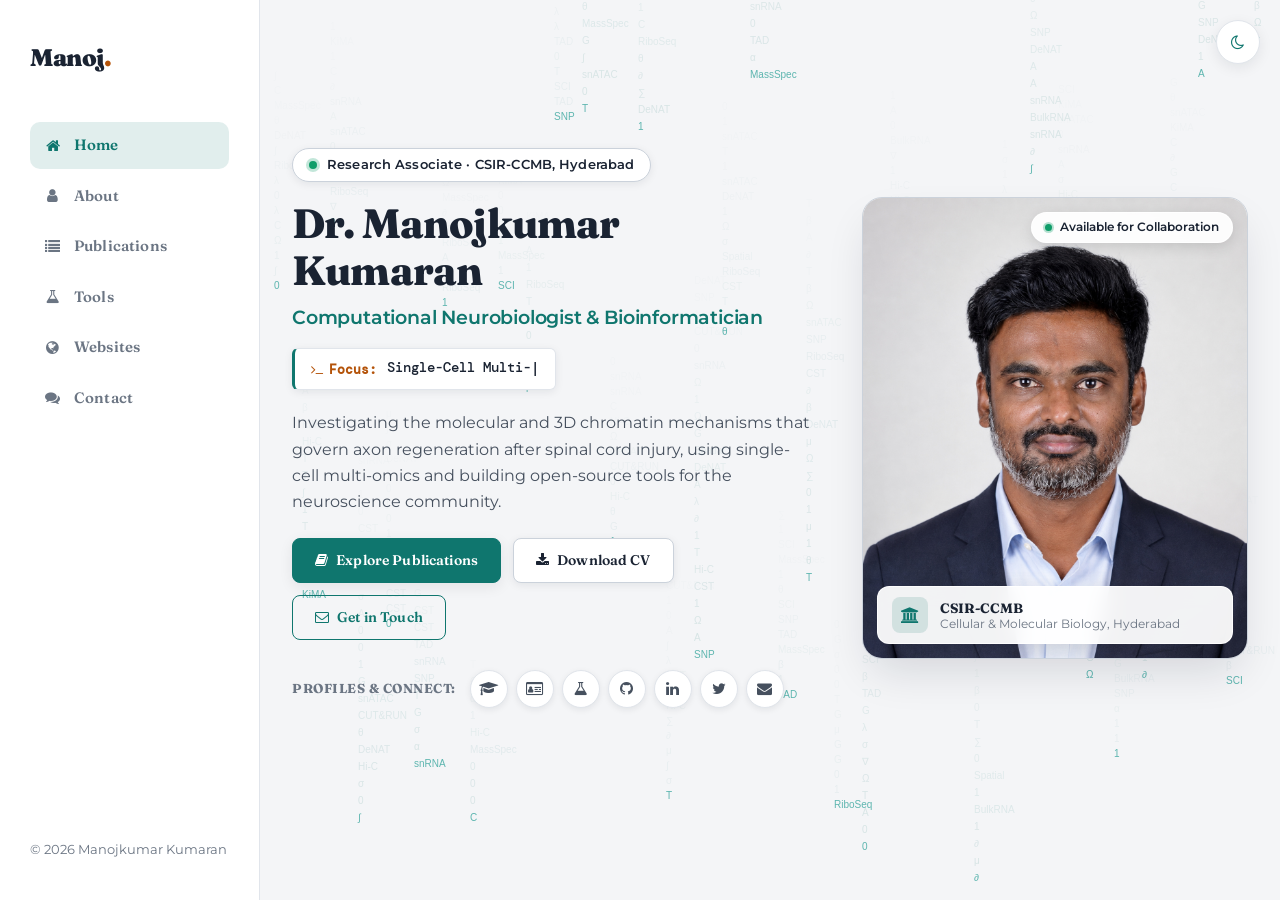
==== commit 4a2822bf: "Publication" ====
--- a/index.html
+++ b/index.html
@@ -332,13 +332,46 @@
             <p class="pub-stats">Total Citations: 153 | H-index: 5</p>
           </div>
           <div class="publication-tabs" role="tablist" aria-label="Publication type">
-            <button class="publication-tab active" id="publishedTab" type="button" role="tab" aria-selected="true" aria-controls="publishedPanel" data-publication-tab="published">Published <span class="publication-tab-count" aria-label="12 papers">12</span></button>
-            <button class="publication-tab" id="preprintsTab" type="button" role="tab" aria-selected="false" aria-controls="preprintsPanel" data-publication-tab="preprints">Preprints <span class="publication-tab-count" aria-label="6 papers">6</span></button>
+            <button class="publication-tab active" id="publishedTab" type="button" role="tab" aria-selected="true" aria-controls="publishedPanel" data-publication-tab="published">Published <span class="publication-tab-count" aria-label="14 papers">14</span></button>
+            <button class="publication-tab" id="preprintsTab" type="button" role="tab" aria-selected="false" aria-controls="preprintsPanel" data-publication-tab="preprints">Preprints <span class="publication-tab-count" aria-label="5 papers">5</span></button>
           </div>
         </div>
 
         <div class="publication-panel active" id="publishedPanel" role="tabpanel" aria-labelledby="publishedTab" data-publication-panel="published">
           <div class="publication-list">
+          <!-- The EMBO Journal - 2026 -->
+          <div class="publication-card">
+            <span class="pub-year">2026</span>
+            <div class="pub-body">
+              <h4><a href="https://link.springer.com/article/10.1038/s44318-026-00957-z" target="_blank" rel="noopener noreferrer">
+                  Nuclear receptor transcription factors promote axon regeneration in the adult corticospinal tract
+              </a></h4>
+              <span class="journal-badge">The EMBO Journal</span>
+              <p>Yogesh Sahu, <strong>Manojkumar Kumaran</strong> et al. <i>The EMBO Journal</i> (2026)</p>
+              <details>
+                  <summary>Show Abstract</summary>
+                  <p>Transcription factors are potent levers for neural repair, but systematic pipelines to uncover factors that unlock adult corticospinal regeneration are lacking. By intersecting developmental RNA-seq with ATAC-seq footprints, we pinpointed two nuclear-receptor transcription factors—NR2F1 and NR2F6, neither previously linked to CNS axon growth—as top candidates. Forced expression of either factor doubled neurite length in culture, and each proved highly effective in vivo: after unilateral pyramidotomy they drove robust midline sprouting, while after complete thoracic crush they supported long-tract CST regeneration that restored hip lift, partial swing trajectories and grip strength. Multi-omics dissection revealed complementary mechanisms: NR2F1 re-engaged chromatin-remodelling and cytoskeletal networks, whereas NR2F6, via a conserved corepressor domain, imposed a broad translational down-shift, bound predominantly to distal enhancers and re-packaged chromatin into new topologically associating domains that cluster growth genes with freshly activated regulatory hubs. These discoveries establish NR2F1 and NR2F6 as novel pro-regenerative TFs, demonstrate their potency across lesion types, and expose repression-driven translational control and enhancer–TAD reconfiguration as previously unrecognised axes of CNS repair.</p>
+              </details>
+              <p class="data-link"><a href="https://nrtf.netlify.app/" target="_blank" rel="noopener noreferrer" class="data-link-btn"><i class="fa fa-bar-chart"></i> Explore the snRNA Data (nrtf)</a></p>
+            </div>
+          </div>
+
+          <!-- New Journal of Science and Medicine review - 2026 -->
+          <div class="publication-card">
+            <span class="pub-year">2026</span>
+            <div class="pub-body">
+              <h4><a href="https://www.newjournalofsm.com/articles/connecting-biology-and-technology-a-journey-towards-data-driven-biomedical-discovery" target="_blank" rel="noopener noreferrer">
+                  Connecting Biology and Technology: A Journey Towards Data-Driven Biomedical Discovery
+              </a></h4>
+              <span class="journal-badge">New Journal of Science and Medicine</span>
+              <p><strong>Manojkumar Kumaran</strong> (first and corresponding author) et al. <i>New Journal of Science and Medicine</i> vol. 1, issue 1 (2026) &middot; Review</p>
+              <details>
+                  <summary>Show Abstract</summary>
+                  <p>Biomedical research is increasingly shaped by the combination of experimental biology, computational analysis and artificial intelligence (AI). This mini review examines how that combination is changing three areas: the quantification of neural regeneration, the molecular study of disease, and the design of experiments. Deep learning now automates neurite and behavioural measurements that were once slow and dependent on the observer. Sequencing and single-cell methods, paired with machine learning, connect genetic variation and cell states to disease progression and therapeutic response. The greatest gains are likely to come from iterative cycles in which models generate testable predictions and experiments return validated data. Persistent limitations include model generalizability, interpretability, data stewardship and reporting standards. AI is best viewed as an extension of experimental biology rather than a replacement for it.</p>
+              </details>
+            </div>
+          </div>
+
           <!-- Paper - 2026 -->
           <div class="publication-card">
             <span class="pub-year">2026</span>
@@ -444,22 +477,6 @@
                   <p>Adult central nervous system neurons fail to regenerate after injury, in part due to epigenetic constraints that maintain a growth-restrictive chromatin state. We previously showed that the transcription factor PATZ1 reprograms chromatin accessibility in injured corticospinal neurons to promote axon regeneration, but the underlying mechanism remained unclear. Here we use nucleosome-resolution profiling to reveal that PATZ1 induces widespread nucleosome eviction at regeneration-associated gene loci. PATZ1 treatment dramatically reduces both nucleosome occupancy and fuzziness, indicating active chromatin remodeling rather than passive destabilization. This remodeling occurs preferentially at distal regulatory elements, where PATZ1 drives a greater than 3-fold expansion of H3K27ac-marked active enhancers. Nucleosome eviction at these sites precedes enhancer activation, establishing a mechanistic link between chromatin remodeling and transcriptional reprogramming. Our findings demonstrate that targeted nucleosome eviction at enhancers underlies PATZ1-mediated chromatin reorganization, providing mechanistic insight into how epigenetic barriers to CNS regeneration can be overcome.</p>
               </details>
               <p class="data-link"><a href="https://patz1.netlify.app/" target="_blank" rel="noopener noreferrer" class="data-link-btn"><i class="fa fa-bar-chart"></i> Explore the snATAC/snRNA Data (patz1)</a></p>
-            </div>
-          </div>
-
-          <div class="publication-card">
-            <span class="pub-year">2025</span>
-            <div class="pub-body">
-              <h4><a href="https://www.biorxiv.org/content/10.1101/2025.06.19.660319v1" target="_blank" rel="noopener noreferrer">
-                  Nuclear receptor transcription factors promote axon regeneration in the adult corticospinal tract.
-              </a></h4>
-              <span class="preprint-badge">Preprint &middot; Not Peer-Reviewed</span>
-              <p>Sahu Y, <strong>Manojkumar Kumaran</strong> et al. <i>biorxiv</i> (2025)</p>
-              <details>
-                  <summary>Show Abstract</summary>
-                  <p>Transcription factors are potent levers for neural repair, but systematic pipelines to uncover factors that unlock adult corticospinal regeneration are lacking. By intersecting developmental RNA-seq with ATAC-seq footprints, we pinpointed two nuclear-receptor transcription factors—NR2F1 and NR2F6, neither previously linked to CNS axon growth—as top candidates. Forced expression of either factor doubled neurite length in culture, and each proved highly effective in vivo: after unilateral pyramidotomy they drove robust midline sprouting, while after complete thoracic crush they supported long-tract CST regeneration that restored hip lift, partial swing trajectories and grip strength. Multi-omics dissection revealed complementary mechanisms: NR2F1 re-engaged chromatin-remodelling and cytoskeletal networks, whereas NR2F6, via a conserved corepressor domain, imposed a broad translational down-shift, bound predominantly to distal enhancers and re-packaged chromatin into new topologically associating domains that cluster growth genes with freshly activated regulatory hubs. These discoveries establish NR2F1 and NR2F6 as novel pro-regenerative TFs, demonstrate their potency across lesion types, and expose repression-driven translational control and enhancer–TAD reconfiguration as previously unrecognised axes of CNS repair.</p>
-              </details>
-              <p class="data-link"><a href="https://nrtf.netlify.app/" target="_blank" rel="noopener noreferrer" class="data-link-btn"><i class="fa fa-bar-chart"></i> Explore the snRNA Data (nrtf)</a></p>
             </div>
           </div>
 
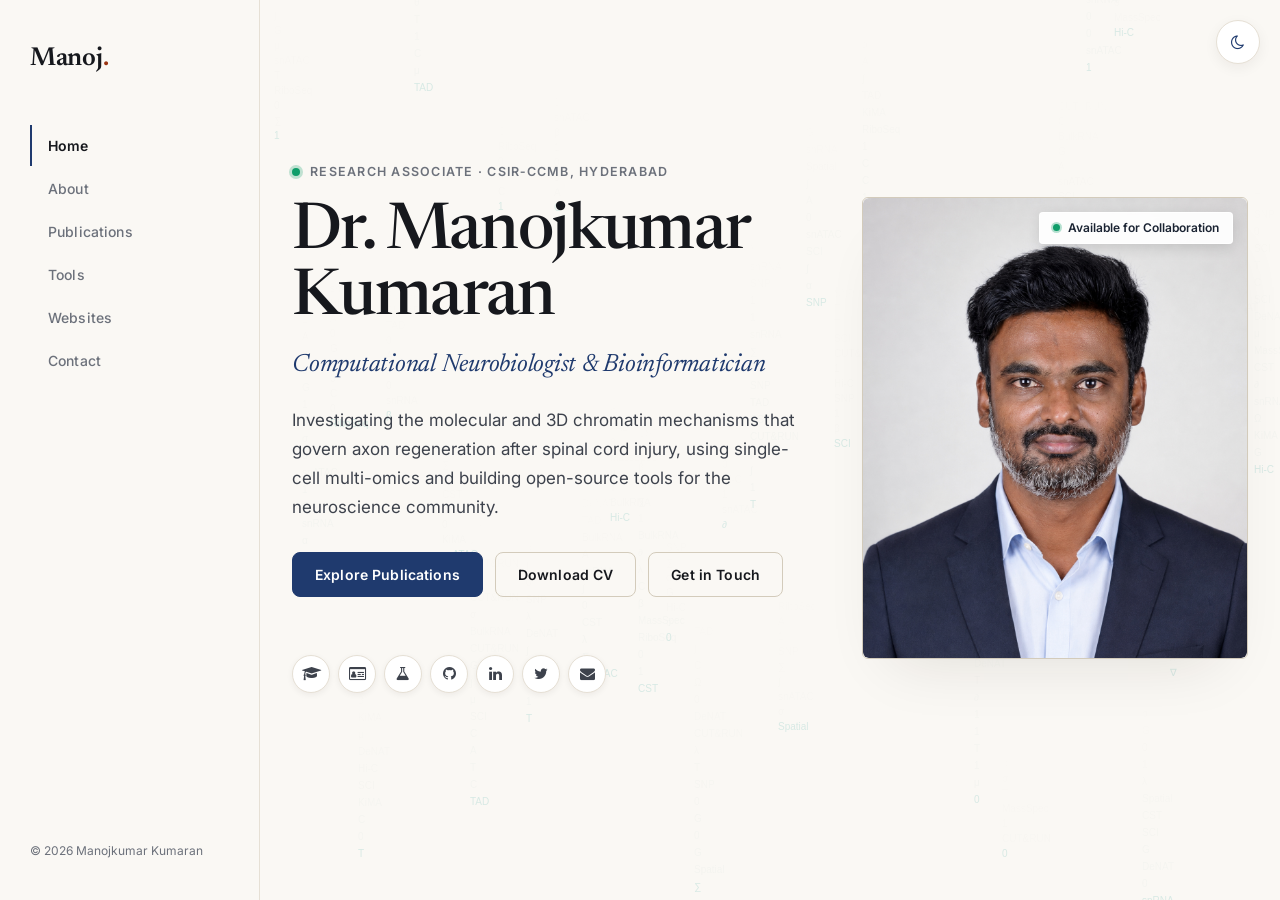
==== commit 1e8e3eea: "Theme" ====
--- a/index.html
+++ b/index.html
@@ -14,9 +14,10 @@
   <link rel="icon" href="data:image/svg+xml,%3Csvg xmlns='http://www.w3.org/2000/svg' viewBox='0 0 64 64'%3E%3Crect width='64' height='64' rx='14' fill='%230f766e'/%3E%3Ctext x='32' y='44' font-family='Georgia,serif' font-size='34' font-weight='700' text-anchor='middle' fill='%23fff'%3EM%3C/text%3E%3C/svg%3E">
   <link rel="preconnect" href="https://fonts.googleapis.com">
   <link rel="preconnect" href="https://fonts.gstatic.com" crossorigin>
-  <link rel="stylesheet" href="https://fonts.googleapis.com/css2?family=Fraunces:ital,opsz,wght@0,9..144,400;0,9..144,600;0,9..144,700;0,9..144,900;1,9..144,500&amp;family=Montserrat:wght@400;500;600;700&amp;family=DM+Mono:wght@400;500&amp;display=swap">
+  <link rel="stylesheet" href="https://fonts.googleapis.com/css2?family=Newsreader:ital,opsz,wght@0,6..72,400;0,6..72,500;0,6..72,600;1,6..72,400&amp;family=Inter:wght@400;500;600;700&amp;display=swap">
   <!-- Template css Files -->
   <link rel="stylesheet" href="css/style.css" type="text/css">
+  <link rel="stylesheet" href="css/redesign.css" type="text/css">
 </head>
 
 <body class="light">
@@ -78,11 +79,6 @@
 
             <h1 class="hero-name">Dr. Manojkumar Kumaran</h1>
             <p class="hero-role">Computational Neurobiologist &amp; Bioinformatician</p>
-
-            <div class="hero-focus-box">
-              <span class="focus-label"><i class="fa fa-terminal"></i> Focus:</span>
-              <span class="hero-typed"><span class="iTyped"></span></span>
-            </div>
 
             <p class="hero-summary">
               Investigating the molecular and 3D chromatin mechanisms that govern axon regeneration after spinal cord injury, using single-cell multi-omics and building open-source tools for the neuroscience community.
--- a/css/style.css
+++ b/css/style.css
@@ -460,6 +460,7 @@
     pointer-events: none;
     z-index: 0;
     display: block;
+    opacity: 0.4; /* keep the text above it readable */
 }
 
 .home.section {
@@ -1668,596 +1669,6 @@
 }
 
 /* ==========================================================================
-   Games Section (Reflex & Brain Games)
-   ========================================================================== */
-
-.game-wrapper {
-    max-width: 860px;
-    margin: 0 auto;
-}
-
-.game-card {
-    background-color: var(--surface-color);
-    border: 1px solid var(--border-color);
-    border-radius: 8px;
-    box-shadow: 0 4px 20px var(--shadow-color);
-    overflow: hidden;
-    transition: background-color 0.3s ease, border-color 0.3s ease, box-shadow 0.3s ease;
-}
-
-.test-tabs {
-    display: grid;
-    grid-template-columns: repeat(5, minmax(0, 1fr));
-    border-bottom: 1px solid var(--border-color);
-    background-color: var(--surface-alt-color);
-}
-
-.tab {
-    min-height: 52px;
-    padding: 12px 10px;
-    border: none;
-    border-right: 1px solid var(--border-color);
-    background: transparent;
-    color: var(--text-muted-color);
-    cursor: pointer;
-    font-family: var(--font-body);
-    font-size: 13px;
-    font-weight: 600;
-    display: flex;
-    align-items: center;
-    justify-content: center;
-    gap: 8px;
-    transition: background-color 0.2s ease, color 0.2s ease, box-shadow 0.2s ease;
-}
-
-.tab:last-child {
-    border-right: none;
-}
-
-.tab .tab-num {
-    font-family: var(--font-mono);
-    font-size: 11px;
-    opacity: 0.65;
-}
-
-.tab:hover {
-    color: var(--heading-color);
-    background-color: var(--surface-color);
-}
-
-.tab.active {
-    color: var(--primary-color);
-    background-color: var(--surface-color);
-    box-shadow: inset 0 -3px 0 var(--primary-color);
-    font-weight: 700;
-}
-
-.card-topline {
-    display: flex;
-    justify-content: space-between;
-    align-items: center;
-    min-height: 48px;
-    padding: 0 24px;
-    border-bottom: 1px solid var(--border-color);
-    background-color: var(--surface-color);
-    font-family: var(--font-mono);
-    font-size: 11px;
-    font-weight: 600;
-    letter-spacing: 0.08em;
-    color: var(--text-muted-color);
-    transition: background-color 0.3s ease, border-color 0.3s ease;
-}
-
-.state-label {
-    color: var(--primary-color);
-    text-transform: uppercase;
-}
-
-.topline-controls {
-    display: flex;
-    align-items: center;
-    gap: 14px;
-}
-
-.key-hint {
-    display: flex;
-    align-items: center;
-    gap: 6px;
-    font-size: 11px;
-}
-
-.key-hint kbd,
-.mind-btn kbd {
-    display: inline-block;
-    padding: 2px 6px;
-    font-family: var(--font-mono);
-    font-size: 10px;
-    color: var(--heading-color);
-    background-color: var(--surface-alt-color);
-    border: 1px solid var(--border-color-strong);
-    border-bottom-width: 2px;
-    border-radius: 4px;
-}
-
-.reset-stats-btn {
-    display: inline-flex;
-    align-items: center;
-    justify-content: center;
-    width: 28px;
-    height: 28px;
-    background: transparent;
-    border: 1px solid transparent;
-    border-radius: 4px;
-    color: var(--text-muted-color);
-    cursor: pointer;
-    font-size: 12px;
-    transition: color 0.2s ease, background-color 0.2s ease, border-color 0.2s ease;
-}
-
-.reset-stats-btn:hover {
-    color: var(--primary-color);
-    background-color: var(--surface-alt-color);
-    border-color: var(--border-color);
-}
-
-.test-area {
-    position: relative;
-    display: flex;
-    flex-direction: column;
-    align-items: center;
-    justify-content: center;
-    width: 100%;
-    min-height: 360px;
-    padding: 44px 24px;
-    border: none;
-    color: var(--heading-color);
-    background-color: var(--surface-color);
-    cursor: pointer;
-    user-select: none;
-    transition: background-color 0.2s ease, color 0.2s ease;
-}
-
-.test-area:focus-visible {
-    outline: 2px solid var(--primary-color);
-    outline-offset: -4px;
-}
-
-.signal-dot {
-    width: 16px;
-    height: 16px;
-    margin-bottom: 24px;
-    border-radius: 50%;
-    background-color: var(--primary-color);
-    box-shadow: 0 0 0 7px rgba(15, 118, 110, 0.15);
-    transition: all 0.2s ease;
-}
-
-body.dark .signal-dot {
-    box-shadow: 0 0 0 7px rgba(45, 212, 191, 0.2);
-}
-
-.prompt {
-    font-family: var(--font-heading);
-    font-size: clamp(1.6rem, 4vw, 2.4rem);
-    font-weight: 700;
-    letter-spacing: -0.02em;
-    text-align: center;
-    margin: 0;
-    line-height: 1.25;
-}
-
-.prompt strong {
-    color: var(--primary-color);
-}
-
-.sub-prompt {
-    margin-top: 10px;
-    color: var(--text-muted-color);
-    font-size: 14px;
-    text-align: center;
-    max-width: 480px;
-}
-
-/* Reaction Test States */
-
-/* Waiting / Getting Ready */
-.test-area.waiting {
-    background-color: #fef9c3;
-    color: #713f12;
-}
-
-body.dark .test-area.waiting {
-    background-color: #272314;
-    color: #fef08a;
-}
-
-.test-area.waiting .signal-dot {
-    background-color: #eab308;
-    box-shadow: 0 0 0 8px rgba(234, 179, 8, 0.25);
-    animation: gamePulseDot 1s infinite alternate;
-}
-
-.test-area.waiting .sub-prompt {
-    color: #854d0e;
-}
-
-body.dark .test-area.waiting .sub-prompt {
-    color: #ca8a04;
-}
-
-/* Go / React Now */
-.test-area.go {
-    background-color: #059669;
-    color: #ffffff;
-}
-
-body.dark .test-area.go {
-    background-color: #10b981;
-    color: #022c22;
-}
-
-.test-area.go .prompt strong {
-    color: inherit;
-}
-
-.test-area.go .signal-dot {
-    background-color: #ffffff;
-    box-shadow: 0 0 0 8px rgba(255, 255, 255, 0.35);
-}
-
-body.dark .test-area.go .signal-dot {
-    background-color: #022c22;
-    box-shadow: 0 0 0 8px rgba(2, 44, 34, 0.35);
-}
-
-.test-area.go .sub-prompt {
-    color: rgba(255, 255, 255, 0.85);
-}
-
-body.dark .test-area.go .sub-prompt {
-    color: rgba(2, 44, 34, 0.8);
-}
-
-/* Too Soon / Mistake */
-.test-area.too-soon {
-    background-color: #fee2e2;
-    color: #991b1b;
-}
-
-body.dark .test-area.too-soon {
-    background-color: #3b1419;
-    color: #fca5a5;
-}
-
-.test-area.too-soon .signal-dot {
-    background-color: #ef4444;
-    box-shadow: 0 0 0 8px rgba(239, 68, 68, 0.25);
-}
-
-.test-area.too-soon .sub-prompt {
-    color: #b91c1c;
-}
-
-body.dark .test-area.too-soon .sub-prompt {
-    color: #f87171;
-}
-
-/* Complete */
-.test-area.complete {
-    background-color: var(--surface-alt-color);
-}
-
-.test-area.complete .prompt {
-    font-family: var(--font-mono);
-    font-size: clamp(2.2rem, 5.5vw, 3.4rem);
-    color: var(--primary-color);
-}
-
-/* Mode Specifics: F1 Start */
-.f1-lights {
-    display: none;
-    gap: 14px;
-    margin-bottom: 26px;
-    align-items: center;
-    justify-content: center;
-}
-
-.f1-lights i {
-    display: inline-block;
-    width: 38px;
-    height: 38px;
-    border-radius: 50%;
-    border: 3px solid #374151;
-    background-color: #1f2937;
-    box-shadow: inset 0 2px 8px rgba(0, 0, 0, 0.6);
-    transition: all 0.15s ease;
-}
-
-.f1 .signal-dot,
-.timing .signal-dot {
-    display: none;
-}
-
-.f1 .f1-lights {
-    display: flex;
-}
-
-.f1.f1-building .f1-lights i.active {
-    background-color: #ef4444;
-    border-color: #f87171;
-    box-shadow: 0 0 22px rgba(239, 68, 68, 0.85), inset 0 0 8px #ffffff;
-}
-
-.f1.f1-go .f1-lights i {
-    background-color: #10b981;
-    border-color: #34d399;
-    box-shadow: 0 0 24px rgba(16, 185, 129, 0.85), inset 0 0 8px #ffffff;
-}
-
-.f1.f1-go .prompt {
-    display: none;
-}
-
-/* Mode Specifics: Timing */
-.test-area.timing-running {
-    background-color: var(--surface-alt-color);
-}
-
-.timing-running .prompt {
-    font-family: var(--font-mono);
-    font-size: clamp(2.6rem, 8vw, 4.5rem);
-    color: var(--primary-color);
-}
-
-.timing.idle .prompt strong {
-    display: block;
-    margin-top: 8px;
-    font-family: var(--font-mono);
-    font-size: 1.25em;
-}
-
-/* Mode Specifics: Mind / Odd-Even */
-.mind-controls {
-    display: none;
-    gap: 16px;
-    margin-top: 24px;
-}
-
-.mind .mind-controls {
-    display: flex;
-}
-
-.mind-btn {
-    display: inline-flex;
-    align-items: center;
-    gap: 10px;
-    padding: 12px 28px;
-    border-radius: 6px;
-    border: 1px solid var(--border-color);
-    background-color: var(--surface-color);
-    color: var(--heading-color);
-    font-family: var(--font-heading);
-    font-size: 15px;
-    font-weight: 700;
-    cursor: pointer;
-    box-shadow: 0 2px 8px var(--shadow-color);
-    transition: all 0.2s ease;
-}
-
-.mind-btn:hover {
-    transform: translateY(-2px);
-    border-color: var(--primary-color);
-    color: var(--primary-color);
-    box-shadow: 0 6px 16px var(--shadow-color-strong);
-}
-
-.mind-btn:active {
-    transform: translateY(0);
-}
-
-.test-area.mind-go {
-    background-color: var(--surface-alt-color);
-}
-
-.mind-go .prompt {
-    font-family: var(--font-mono);
-    font-size: clamp(4.5rem, 14vw, 7.5rem);
-    font-weight: 800;
-    color: var(--primary-color);
-    line-height: 1;
-}
-
-/* Mode Specifics: Memory */
-.memory-board {
-    display: none;
-    grid-template-columns: repeat(2, 78px);
-    gap: 14px;
-    margin-bottom: 24px;
-}
-
-.memory .memory-board {
-    display: grid;
-}
-
-.memory-pad {
-    display: grid;
-    place-items: center;
-    width: 78px;
-    height: 78px;
-    border-radius: 12px;
-    border: 2px solid transparent;
-    color: #ffffff;
-    font-family: var(--font-mono);
-    font-size: 18px;
-    font-weight: 700;
-    opacity: 0.38;
-    cursor: pointer;
-    transition: opacity 0.15s ease, transform 0.15s ease, box-shadow 0.15s ease;
-    outline: none;
-}
-
-.memory-pad[data-memory="1"] { background-color: #ef4444; }
-.memory-pad[data-memory="2"] { background-color: #f59e0b; }
-.memory-pad[data-memory="3"] { background-color: #10b981; }
-.memory-pad[data-memory="4"] { background-color: #3b82f6; }
-
-.memory-pad:hover {
-    opacity: 0.7;
-    transform: scale(1.03);
-}
-
-.memory-pad.flash,
-.memory-pad:active {
-    opacity: 1 !important;
-    filter: brightness(1.25);
-    transform: scale(1.08) !important;
-    box-shadow: 0 0 24px currentColor !important;
-}
-
-.memory-show .prompt {
-    opacity: 0.45;
-}
-
-/* Stats */
-.stats {
-    display: grid;
-    grid-template-columns: repeat(3, 1fr);
-    border-top: 1px solid var(--border-color);
-    background-color: var(--surface-alt-color);
-    transition: background-color 0.3s ease, border-color 0.3s ease;
-}
-
-.stat {
-    padding: 18px 20px;
-    border-right: 1px solid var(--border-color);
-    text-align: center;
-}
-
-.stat:last-child {
-    border-right: none;
-}
-
-.stat-label {
-    display: block;
-    margin-bottom: 6px;
-    color: var(--text-muted-color);
-    font-family: var(--font-mono);
-    font-size: 11px;
-    font-weight: 600;
-    letter-spacing: 0.08em;
-}
-
-.stat strong {
-    font-family: var(--font-mono);
-    font-size: 22px;
-    font-weight: 700;
-    color: var(--heading-color);
-    letter-spacing: -0.02em;
-}
-
-/* Footer / Tip */
-.game-footer {
-    margin-top: 20px;
-    padding: 0 4px;
-}
-
-.game-footer .tip {
-    color: var(--text-muted-color);
-    font-size: 13.5px;
-    line-height: 1.5;
-    margin: 0;
-    display: flex;
-    align-items: center;
-    gap: 8px;
-}
-
-.game-footer .tip .fa {
-    color: var(--primary-color);
-    font-size: 15px;
-}
-
-@keyframes gamePulseDot {
-    0% { transform: scale(1); opacity: 0.8; }
-    100% { transform: scale(1.2); opacity: 1; }
-}
-
-@media (max-width: 768px) {
-    .test-tabs {
-        grid-template-columns: repeat(5, 1fr);
-    }
-    .tab {
-        padding: 10px 4px;
-        font-size: 11px;
-        flex-direction: column;
-        gap: 2px;
-        min-height: 48px;
-    }
-    .tab .tab-num {
-        font-size: 10px;
-    }
-    .test-area {
-        min-height: 320px;
-        padding: 32px 16px;
-    }
-    .key-hint {
-        display: none;
-    }
-    .card-topline {
-        padding: 0 16px;
-    }
-    .stat {
-        padding: 14px 10px;
-    }
-    .stat strong {
-        font-size: 18px;
-    }
-}
-
-@media (max-width: 480px) {
-    .test-tabs {
-        grid-template-columns: repeat(3, 1fr);
-    }
-    .tab:nth-child(3) {
-        border-right: none;
-    }
-    .tab:nth-child(4),
-    .tab:nth-child(5) {
-        border-top: 1px solid var(--border-color);
-    }
-    .tab:nth-child(4) {
-        grid-column: 1 / 2;
-    }
-    .tab:nth-child(5) {
-        grid-column: 2 / 4;
-        border-right: none;
-    }
-    .f1-lights i {
-        width: 28px;
-        height: 28px;
-    }
-    .f1-lights {
-        gap: 8px;
-    }
-    .memory-board {
-        grid-template-columns: repeat(2, 64px);
-        gap: 10px;
-    }
-    .memory-pad {
-        width: 64px;
-        height: 64px;
-        font-size: 16px;
-    }
-    .stats {
-        grid-template-columns: 1fr 1fr;
-    }
-    .stat:last-child {
-        grid-column: 1 / -1;
-        border-top: 1px solid var(--border-color);
-        border-right: none;
-    }
-}
-
-/* ==========================================================================
    Contact Section
    ========================================================================== */
 
--- a/css/redesign.css
+++ b/css/redesign.css
@@ -0,0 +1,227 @@
+/* ==========================================================================
+   Redesign layer — loaded after style.css.
+   Quiet academic look: warm paper, ink text, one navy accent, serif headings.
+   ========================================================================== */
+
+:root {
+    --primary-color: #1f3a6e;
+    --primary-color-dark: #162b54;
+    --primary-color-light: #3b5ea3;
+    --accent-color: #9a3412;
+    --hover-color: #9a3412;
+
+    --bg-color: #faf8f4;
+    --surface-color: #ffffff;
+    --surface-alt-color: #f2eee7;
+    --border-color: #e6e0d5;
+    --border-color-strong: #d3cbbb;
+
+    --heading-color: #16181d;
+    --text-color: #3d424c;
+    --text-muted-color: #6c717b;
+
+    --shadow-color: rgba(30, 25, 15, 0.06);
+    --shadow-color-strong: rgba(30, 25, 15, 0.12);
+
+    --font-heading: 'Newsreader', Georgia, 'Times New Roman', serif;
+    --font-body: 'Inter', system-ui, -apple-system, sans-serif;
+}
+
+.dark {
+    --primary-color: #8fb0ee;
+    --primary-color-dark: #6f96e0;
+    --primary-color-light: #b4cbf5;
+    --accent-color: #f0a37a;
+    --hover-color: #f0a37a;
+
+    --bg-color: #121316;
+    --surface-color: #1a1c21;
+    --surface-alt-color: #22252b;
+    --border-color: #2c3037;
+    --border-color-strong: #3a3f48;
+
+    --heading-color: #f3f1ec;
+    --text-color: #c9ccd2;
+    --text-muted-color: #9096a1;
+    --text-on-primary: #0f1218;
+}
+
+body {
+    font-family: var(--font-body);
+    font-size: 16px;
+    -webkit-font-smoothing: antialiased;
+}
+
+h1, h2, h3, h4 { font-family: var(--font-heading); }
+
+/* ---------- Sidebar: text-only, no boxes ---------- */
+.sidebar {
+    background: transparent;
+    border-right: 1px solid var(--border-color);
+}
+.sidebar-logo {
+    font-size: 26px;
+    font-weight: 600;
+    letter-spacing: -0.01em;
+}
+.sidebar-links { gap: 2px; }
+.sidebar-links a {
+    font-family: var(--font-body);
+    font-size: 14px;
+    font-weight: 500;
+    letter-spacing: 0.01em;
+    padding: 10px 0 10px 16px;
+    border-radius: 0;
+    border-left: 2px solid transparent;
+    background: none !important;
+}
+.sidebar-links a i { display: none; }
+.sidebar-links a:hover { color: var(--heading-color); border-left-color: var(--border-color-strong); }
+.sidebar-links a.active {
+    color: var(--heading-color);
+    font-weight: 600;
+    border-left-color: var(--primary-color);
+}
+.sidebar .copyright-text { font-size: 12px; }
+
+/* ---------- Sections: fade in, don't slide ---------- */
+.section.active { animation: fadeInSection 0.35s ease; }
+.section-title { margin-bottom: 44px; }
+.section-title h2 {
+    font-size: clamp(34px, 4vw, 46px);
+    font-weight: 500;
+    letter-spacing: -0.015em;
+}
+.section-title > p { font-size: 16px; line-height: 1.65; }
+
+/* ---------- Hero ---------- */
+.neural-matrix-canvas { opacity: 0.22; }
+.hero-focus-box, .hero-floating-card { display: none; }
+.hero-badge {
+    background: transparent;
+    border: none;
+    box-shadow: none;
+    padding: 0;
+    margin-bottom: 18px;
+}
+.hero-badge .badge-text {
+    font-family: var(--font-body);
+    font-size: 12.5px;
+    font-weight: 600;
+    letter-spacing: 0.1em;
+    text-transform: uppercase;
+    color: var(--text-muted-color);
+}
+.hero-name {
+    font-weight: 500;
+    font-size: clamp(40px, 5vw, 68px);
+    line-height: 1.04;
+    letter-spacing: -0.025em;
+    margin-bottom: 14px;
+}
+.hero-role {
+    font-family: var(--font-heading);
+    font-style: italic;
+    font-weight: 400;
+    font-size: clamp(20px, 2vw, 25px);
+    color: var(--primary-color);
+    margin-bottom: 22px;
+}
+.hero-summary {
+    font-size: 17px;
+    line-height: 1.7;
+    max-width: 560px;
+    margin-bottom: 30px;
+}
+.hero-photo-frame {
+    border-radius: 6px;
+    box-shadow: 0 30px 60px -30px var(--shadow-color-strong);
+}
+.hero-photo { border-radius: 6px; }
+.hero-floating-pill {
+    border-radius: 4px;
+    font-size: 12px;
+}
+.social-strip-label { display: none; }
+.hero-social-strip { margin-top: 28px; }
+.social-links a { box-shadow: none; border: 1px solid var(--border-color); background: transparent; }
+.social-links a:hover { border-color: var(--primary-color); color: var(--primary-color); }
+
+/* ---------- Buttons: flat, square-ish ---------- */
+.btn {
+    font-family: var(--font-body);
+    font-size: 14px;
+    font-weight: 600;
+    letter-spacing: 0.01em;
+    border-radius: 4px;
+    box-shadow: none;
+}
+.btn-primary { background: var(--primary-color); border-color: var(--primary-color); color: var(--text-on-primary, #fff); }
+.btn-primary:hover { background: var(--primary-color-dark); border-color: var(--primary-color-dark); }
+.btn-secondary, .btn-outline { background: transparent; color: var(--heading-color); border: 1px solid var(--border-color-strong); }
+.btn-secondary:hover, .btn-outline:hover { border-color: var(--heading-color); color: var(--heading-color); background: transparent; }
+.hero-actions .btn i { display: none; }
+
+/* ---------- Publications: an editorial list ---------- */
+.publication-tab { font-family: var(--font-body); font-size: 14px; font-weight: 600; border-radius: 4px; }
+.publication-card {
+    grid-template-columns: 72px 1fr;
+    gap: 24px;
+    padding: 28px 0;
+}
+.pub-year {
+    font-family: var(--font-heading);
+    font-size: 20px;
+    font-weight: 500;
+    color: var(--text-muted-color);
+}
+.publication-card h4 {
+    font-size: 21px;
+    font-weight: 500;
+    line-height: 1.3;
+    letter-spacing: -0.01em;
+}
+.publication-card p {
+    font-size: 14.5px;
+    color: var(--text-muted-color);
+}
+.publication-card p strong { color: var(--heading-color); }
+.journal-badge, .preprint-badge {
+    border-radius: 3px;
+    border: none;
+    padding: 0;
+    margin: 10px 0 0;
+    font-family: var(--font-body);
+    font-size: 11.5px;
+    letter-spacing: 0.08em;
+}
+.journal-badge { color: var(--primary-color); }
+.preprint-badge { color: var(--accent-color); }
+.publication-card details summary {
+    font-size: 13px;
+    font-weight: 600;
+    color: var(--primary-color);
+}
+
+/* ---------- Tool / website cards ---------- */
+.tool-card {
+    border-radius: 6px;
+    box-shadow: none;
+    border: 1px solid var(--border-color);
+    background: var(--surface-color);
+}
+.tool-card:hover { border-color: var(--border-color-strong); box-shadow: 0 10px 30px -18px var(--shadow-color-strong); }
+.tool-card h4 { font-size: 22px; font-weight: 500; }
+.data-link-btn { border-radius: 4px; font-family: var(--font-body); font-weight: 600; font-size: 13px; }
+
+/* ---------- Forms ---------- */
+.form-control { border-radius: 4px; font-family: var(--font-body); }
+
+.pub-stats {
+    font-family: var(--font-body);
+    font-size: 13px;
+    font-weight: 500;
+    letter-spacing: 0.02em;
+    color: var(--text-muted-color);
+}
+.publication-card details summary { font-family: var(--font-body); }
